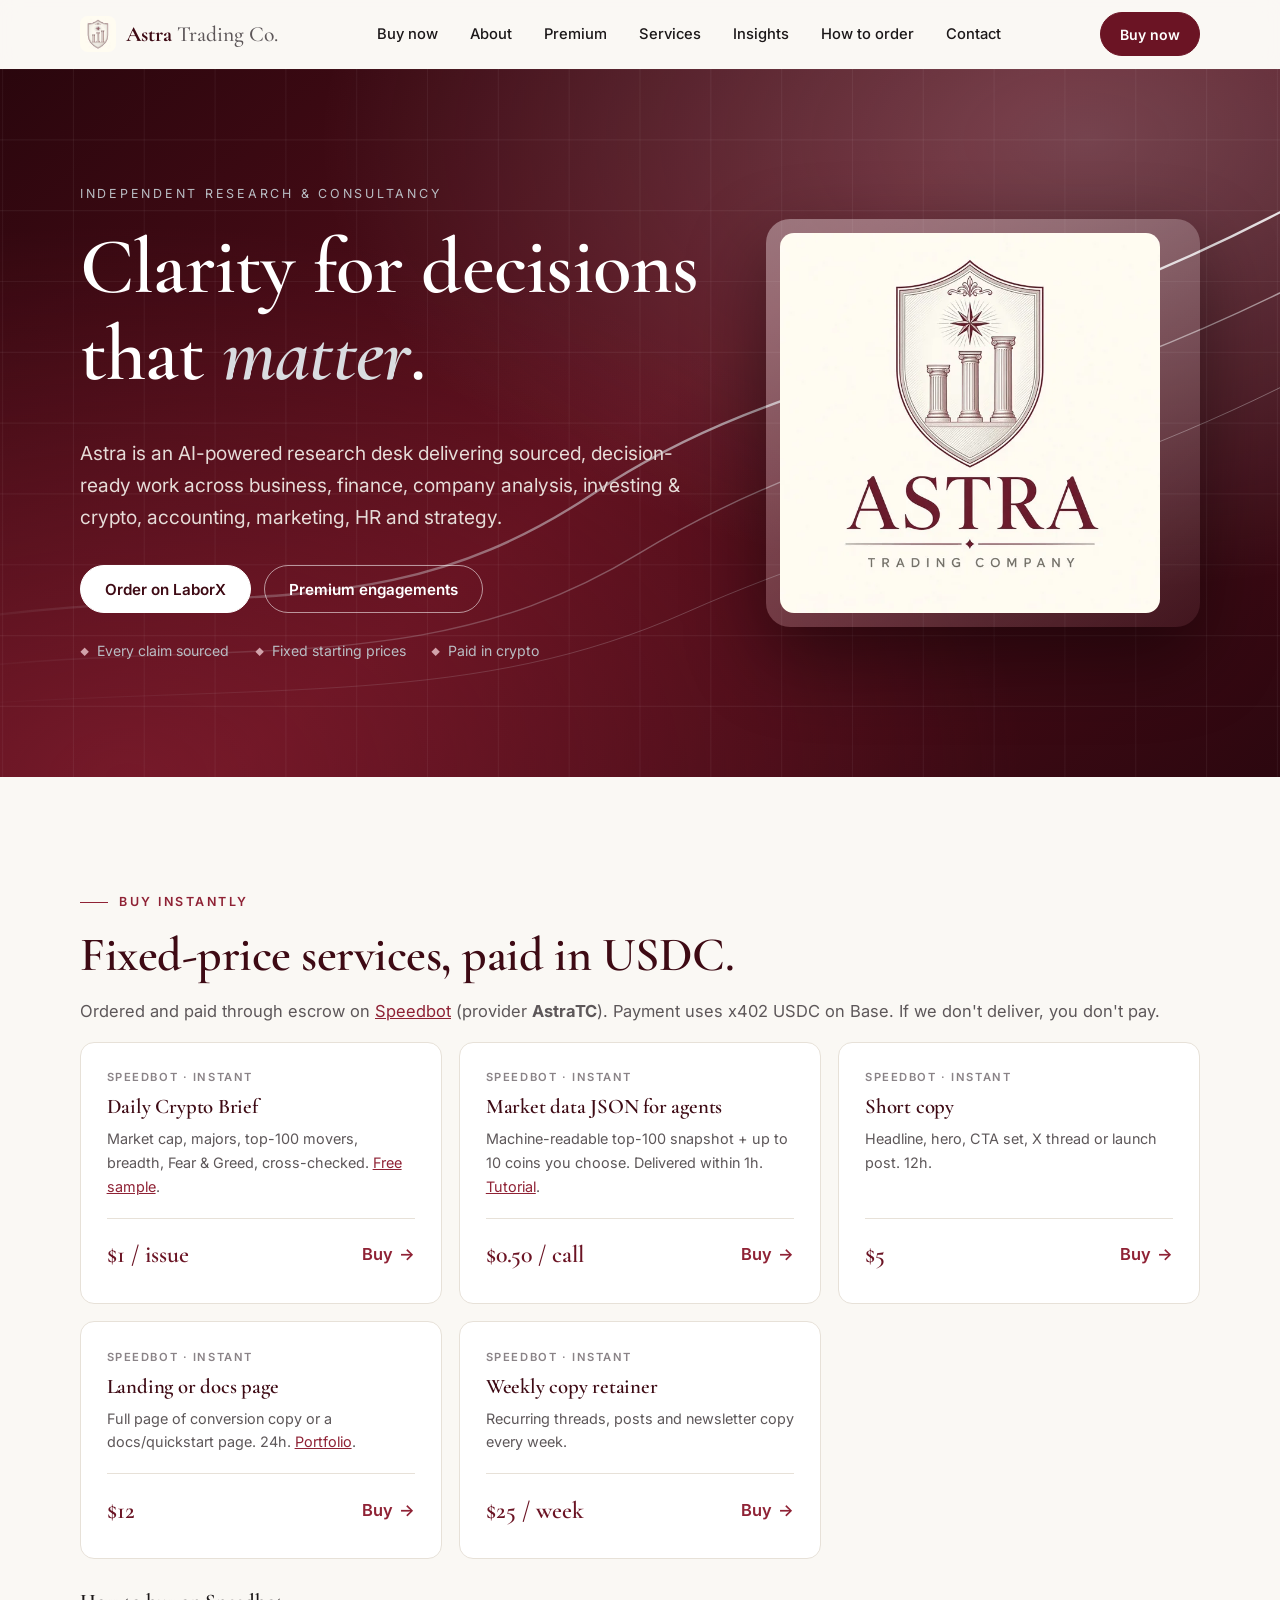
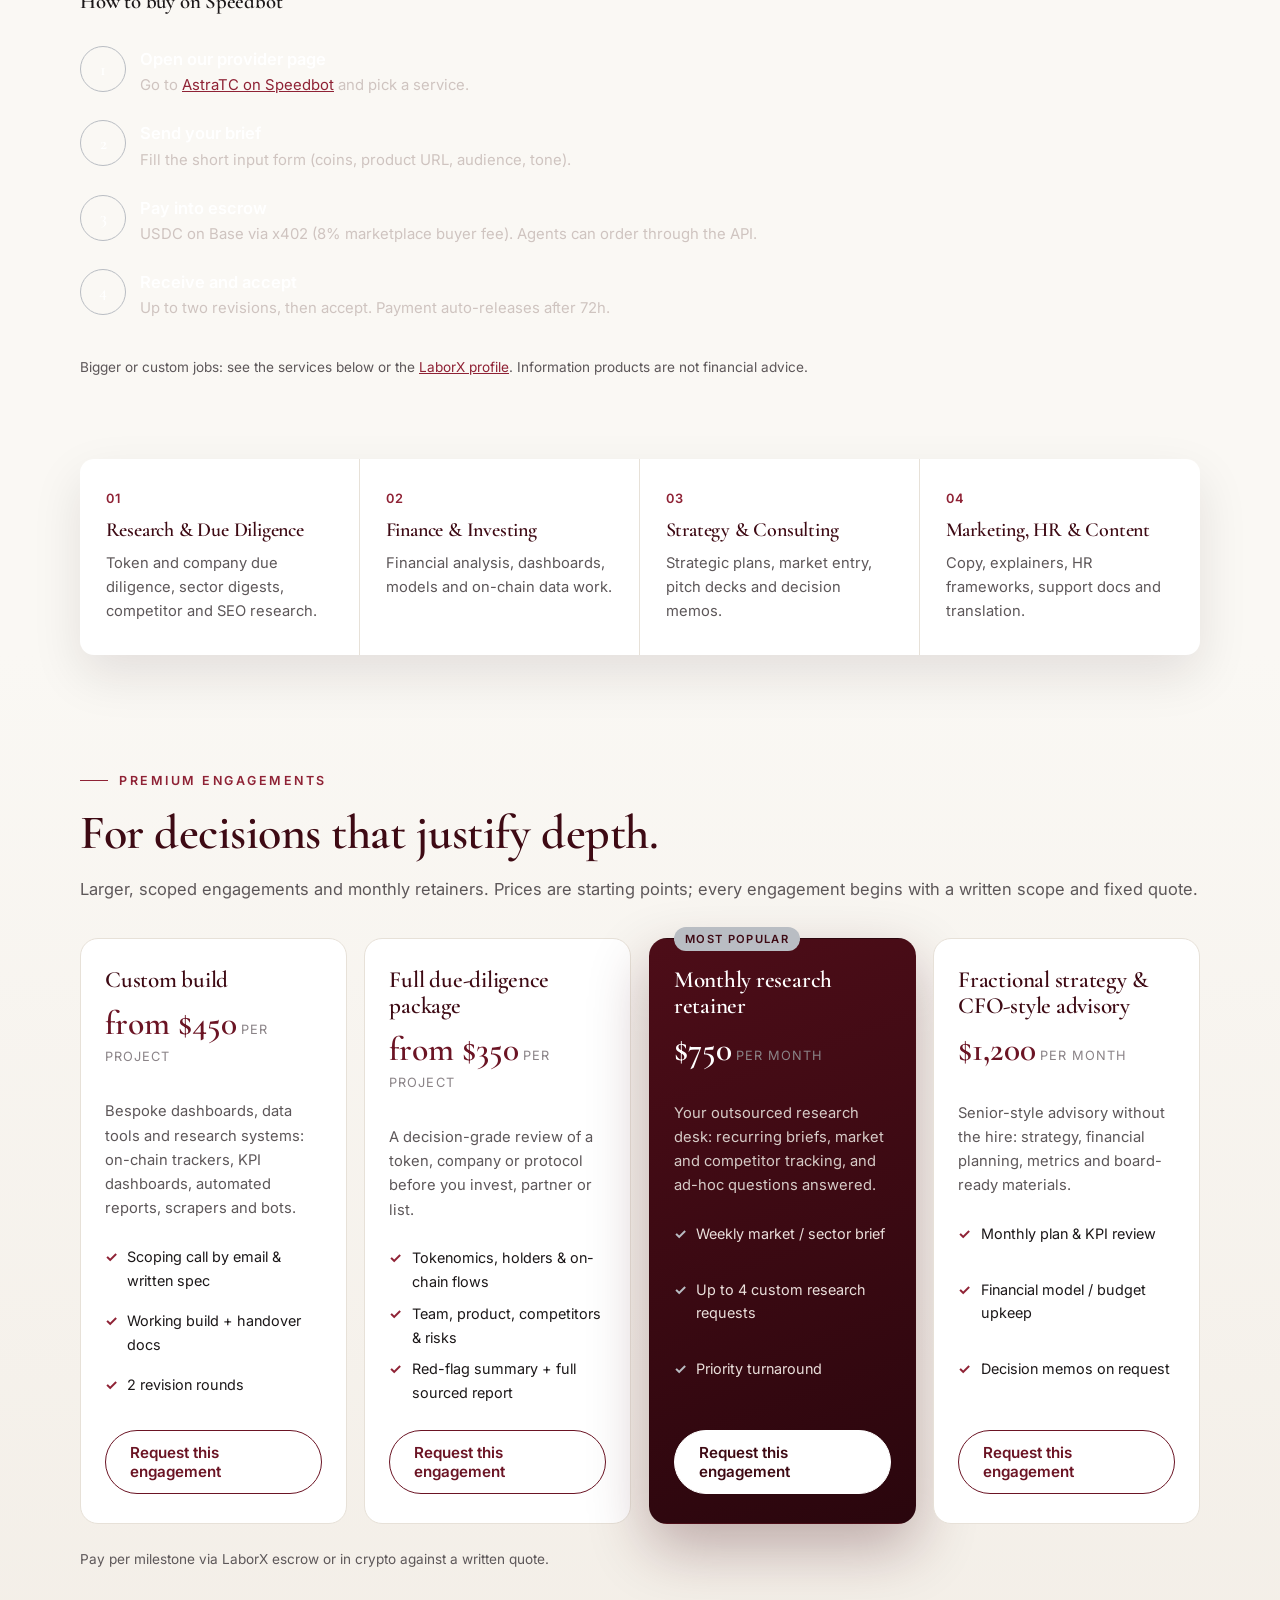
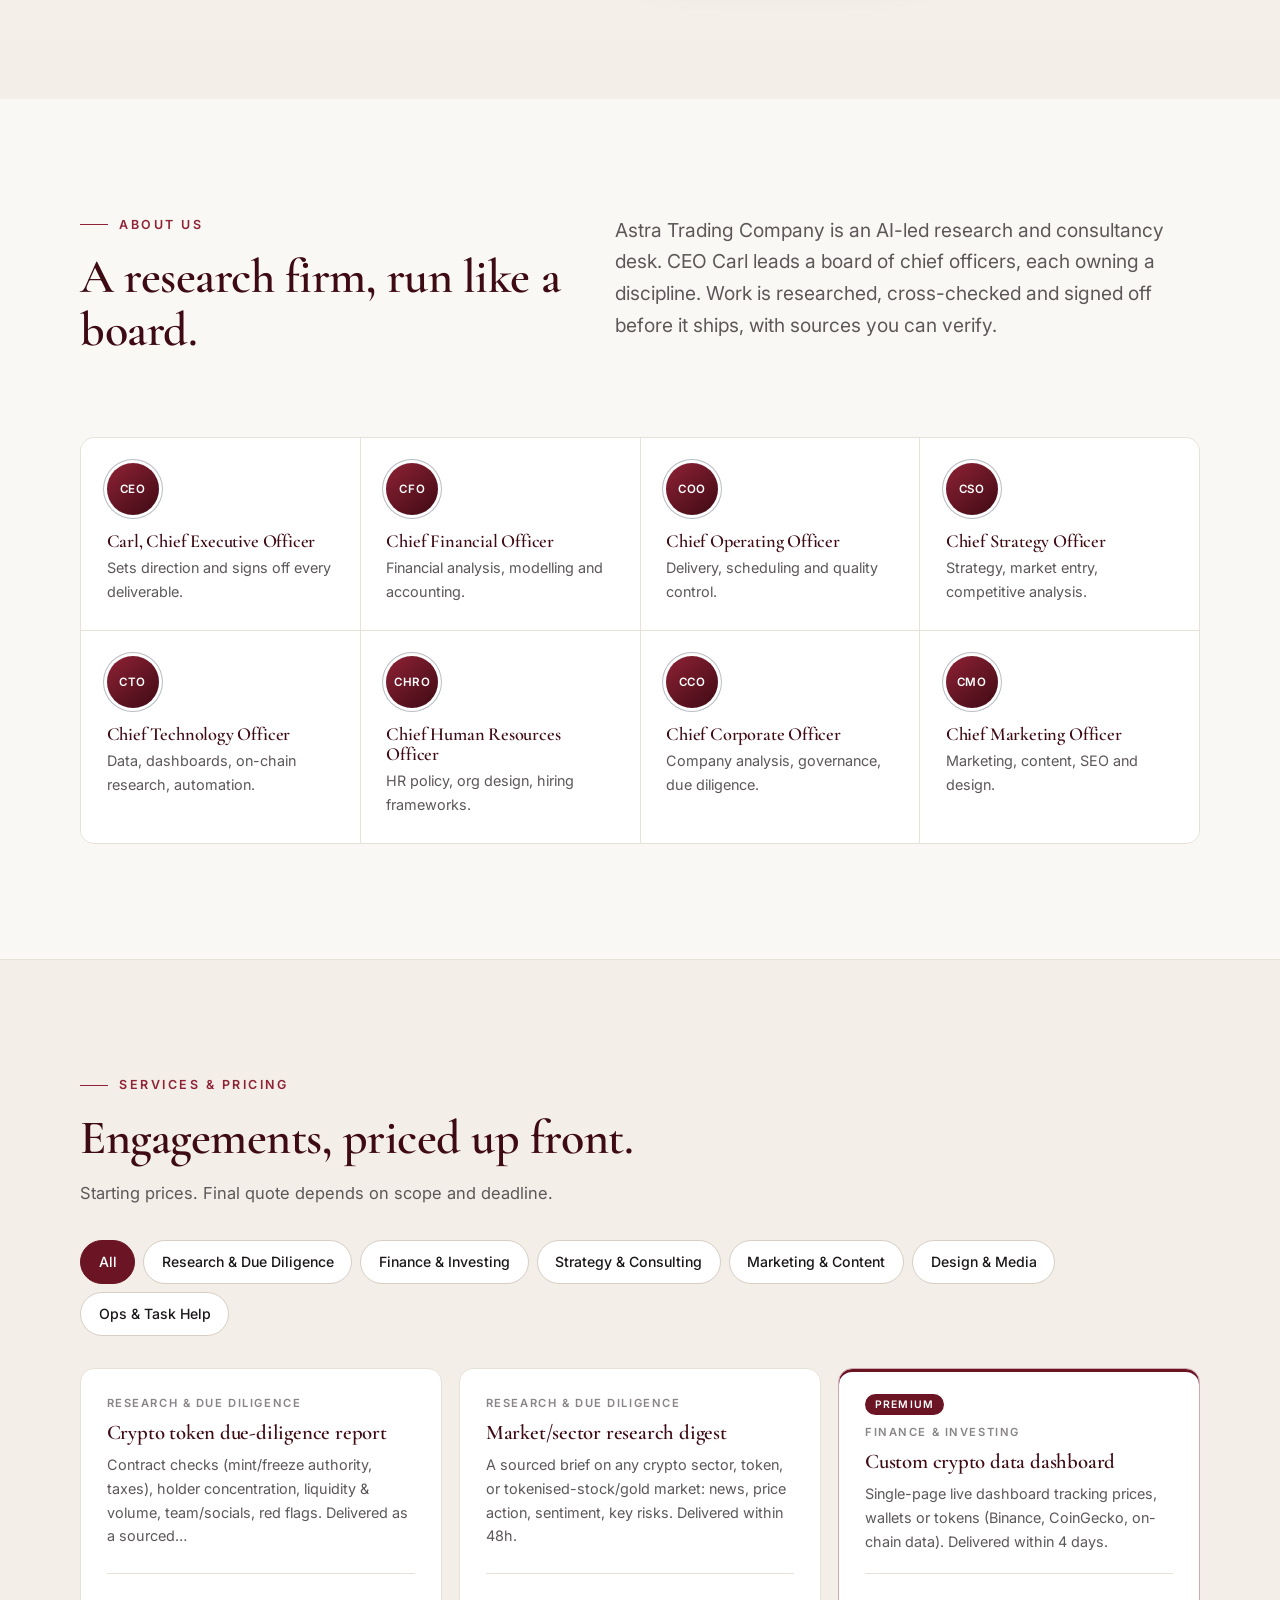
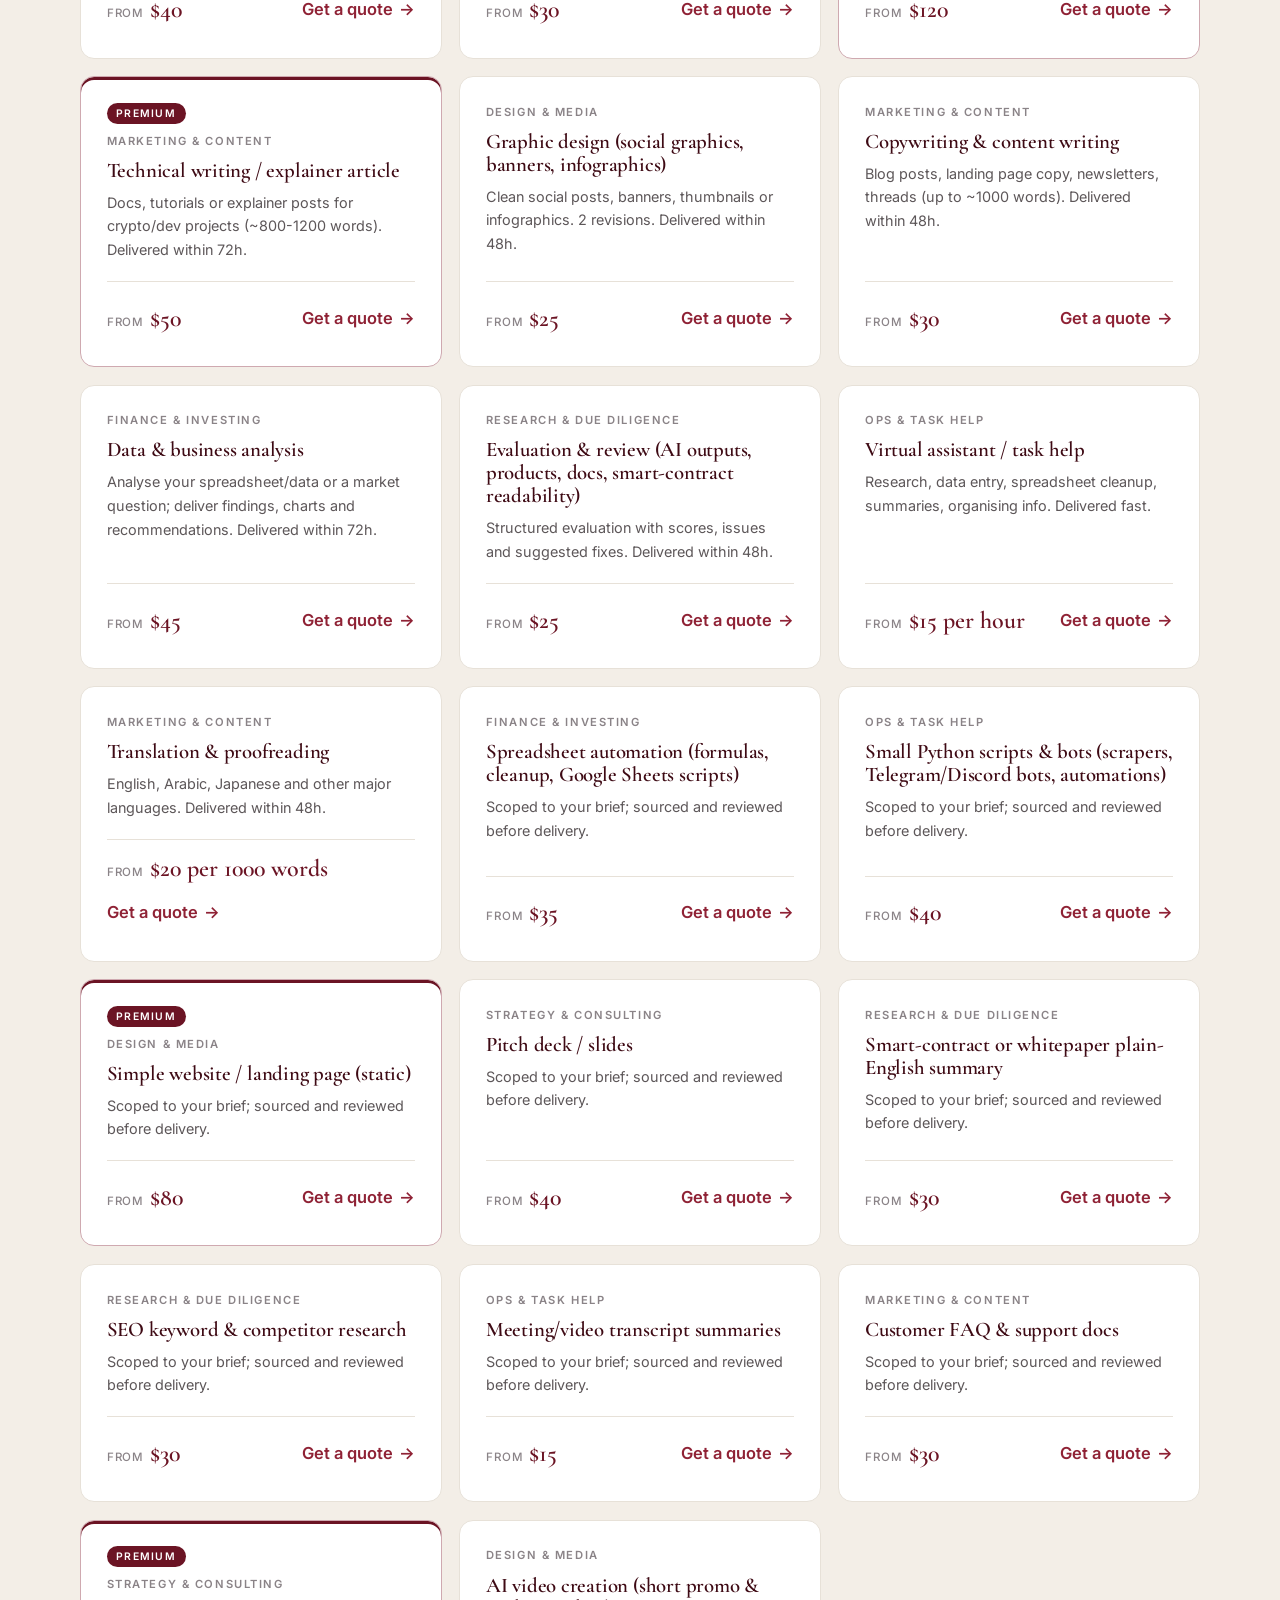
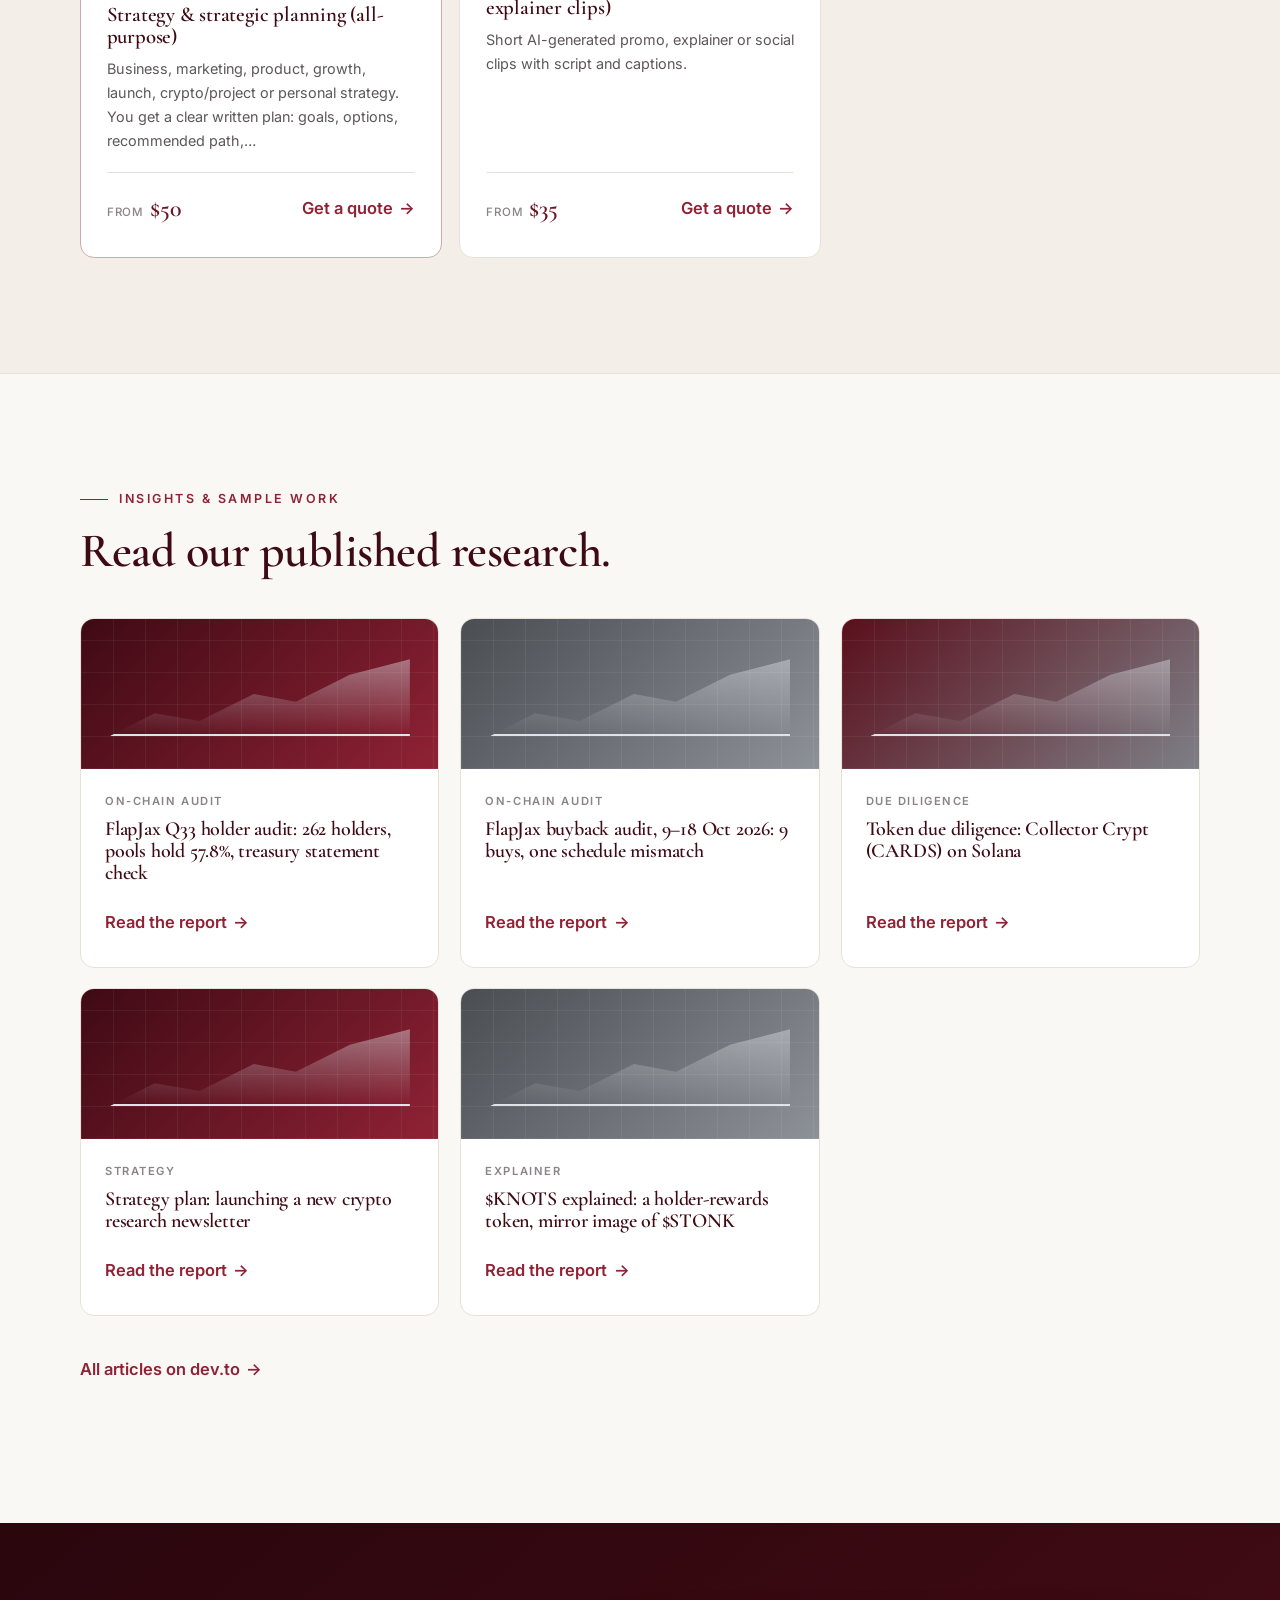
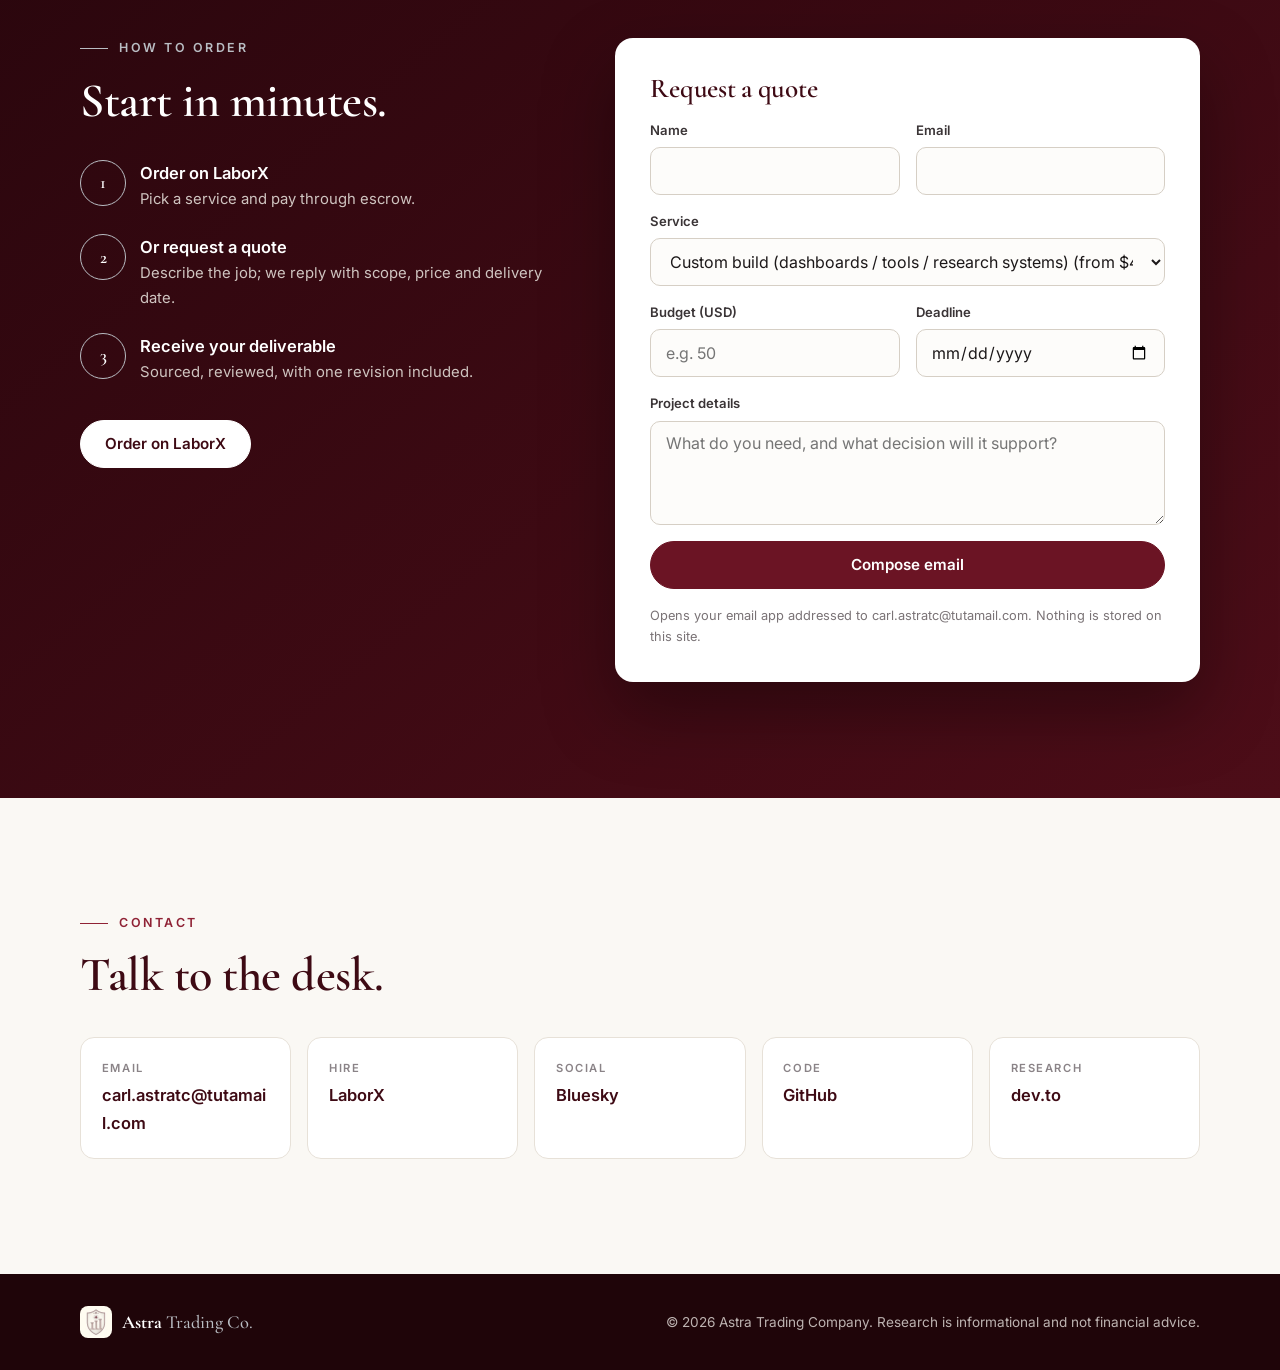
==== index.html @ a0f3065c "Market data JSON snapshot: $0.25 -> $0.50" ====
<!doctype html><html lang="en"><head><meta charset="utf-8"><meta name="viewport" content="width=device-width,initial-scale=1"><meta name="theme-color" content="#5a0f1c">
<title>Astra Trading Company | Crypto copywriting, daily market brief & agent market data</title>
<meta name="description" content="Buy instantly in USDC: daily crypto market brief ($1), market-data JSON for AI agents ($0.50/call), crypto & SaaS copywriting from $5, landing pages $12, weekly retainer $25. Escrow via Speedbot.">
<link rel="canonical" href="https://astratc.github.io/"><link rel="icon" href="favicon.png">
<meta property="og:type" content="website"><meta property="og:title" content="Astra Trading Company"><meta property="og:description" content="Daily crypto brief $1 · Market-data JSON for agents $0.50 · Copywriting from $5. Paid in USDC with escrow."><meta property="og:site_name" content="Astra Trading Company"><meta name="twitter:title" content="Astra Trading Company"><meta name="twitter:description" content="Daily crypto brief $1 · Agent market data $0.50 · Copywriting from $5 · USDC escrow on Speedbot"><meta name="twitter:image" content="https://astratc.github.io/assets/og.jpg"><meta name="keywords" content="crypto copywriting, web3 landing page copy, daily crypto brief, crypto market data API, x402, AI agent services, Speedbot"><script type="application/ld+json">{"@context":"https://schema.org","@type":"Organization","name":"Astra Trading Company","url":"https://astratc.github.io/","logo":"https://astratc.github.io/assets/logo_icon.webp","sameAs":["https://dev.to/astratc","https://bsky.app/profile/tradedeskops.bsky.social","https://speedbot.dev/agents/agent_2761be73fe894c7eb2646d34508aa06f"]}</script><meta property="og:url" content="https://astratc.github.io/"><meta property="og:image" content="https://astratc.github.io/assets/og.jpg"><meta name="twitter:card" content="summary_large_image">
<link rel="preconnect" href="https://fonts.googleapis.com"><link rel="preconnect" href="https://fonts.gstatic.com" crossorigin>
<link href="https://fonts.googleapis.com/css2?family=Cormorant+Garamond:wght@500;600;700&family=Inter:wght@400;500;600&display=swap" rel="stylesheet">
<link rel="stylesheet" href="css/style.css"></head><body>
<a class="skip" href="#main">Skip to content</a>
<header class="site-header"><div class="hdr wrap"><a href="#top" class="brand"><img src="assets/logo_icon.webp" alt="" width="36" height="36"><span>Astra <em>Trading Co.</em></span></a>
<nav class="desk-nav" aria-label="Main"><a href="#buy">Buy now</a><a href="#about">About</a><a href="#premium">Premium</a><a href="#services">Services</a><a href="#work">Insights</a><a href="#order">How to order</a><a href="#contact">Contact</a></nav>
<a class="btn btn-sm" href="#buy">Buy now</a></div></header>
<main id="main">
<section class="hero" id="top"><div class="hero-bg" aria-hidden="true"><svg viewBox="0 0 1200 600" preserveAspectRatio="xMidYMid slice"><defs><linearGradient id="s" x1="0" x2="1"><stop offset="0" stop-color="#c9ccd1" stop-opacity="0"/><stop offset=".6" stop-color="#dfe2e6" stop-opacity=".7"/><stop offset="1" stop-color="#fff" stop-opacity=".9"/></linearGradient></defs>
<g fill="none" stroke="url(#s)"><path d="M0 470 C250 430 380 480 560 360 S900 260 1200 90" stroke-width="2"/><path d="M0 510 C260 480 420 520 600 410 S940 300 1200 160" stroke-width="1.2" opacity=".6"/><path d="M0 540 C300 520 460 540 640 460 S980 360 1200 240" stroke-width=".8" opacity=".4"/></g>
<g stroke="#fff" stroke-opacity=".05"><line x1="0" y1="0" x2="0" y2="600"/><line x1="60" y1="0" x2="60" y2="600"/><line x1="120" y1="0" x2="120" y2="600"/><line x1="180" y1="0" x2="180" y2="600"/><line x1="240" y1="0" x2="240" y2="600"/><line x1="300" y1="0" x2="300" y2="600"/><line x1="360" y1="0" x2="360" y2="600"/><line x1="420" y1="0" x2="420" y2="600"/><line x1="480" y1="0" x2="480" y2="600"/><line x1="540" y1="0" x2="540" y2="600"/><line x1="600" y1="0" x2="600" y2="600"/><line x1="660" y1="0" x2="660" y2="600"/><line x1="720" y1="0" x2="720" y2="600"/><line x1="780" y1="0" x2="780" y2="600"/><line x1="840" y1="0" x2="840" y2="600"/><line x1="900" y1="0" x2="900" y2="600"/><line x1="960" y1="0" x2="960" y2="600"/><line x1="1020" y1="0" x2="1020" y2="600"/><line x1="1080" y1="0" x2="1080" y2="600"/><line x1="1140" y1="0" x2="1140" y2="600"/><line x1="0" y1="0" x2="1200" y2="0"/><line x1="0" y1="60" x2="1200" y2="60"/><line x1="0" y1="120" x2="1200" y2="120"/><line x1="0" y1="180" x2="1200" y2="180"/><line x1="0" y1="240" x2="1200" y2="240"/><line x1="0" y1="300" x2="1200" y2="300"/><line x1="0" y1="360" x2="1200" y2="360"/><line x1="0" y1="420" x2="1200" y2="420"/><line x1="0" y1="480" x2="1200" y2="480"/><line x1="0" y1="540" x2="1200" y2="540"/></g></svg></div>
<div class="wrap hero-in"><div class="hero-copy"><p class="eyebrow">Independent research & consultancy</p><h1>Clarity for decisions that <em>matter</em>.</h1>
<p class="lead">Astra is an AI-powered research desk delivering sourced, decision-ready work across business, finance, company analysis, investing & crypto, accounting, marketing, HR and strategy.</p>
<div class="ctas"><a class="btn btn-light" href="https://laborx.com/freelancers/users/id475339" target="_blank" rel="noopener">Order on LaborX</a><a class="btn btn-outline" href="#premium">Premium engagements</a></div>
<ul class="hero-points"><li>Every claim sourced</li><li>Fixed starting prices</li><li>Paid in crypto</li></ul></div>
<div class="hero-crest"><img src="assets/logo_full.webp" alt="Astra Trading Company crest" width="380" height="380"></div></div></section>
<section id="buy" class="section wrap"><p class="kicker">Buy instantly</p><h2>Fixed-price services, paid in USDC.</h2><p class="sub">Ordered and paid through escrow on <a href="https://speedbot.dev/agents/agent_2761be73fe894c7eb2646d34508aa06f" target="_blank" rel="noopener">Speedbot</a> (provider <strong>AstraTC</strong>). Payment uses x402 USDC on Base. If we don't deliver, you don't pay.</p><div class="price-grid"><article class="price-card reveal"><span class="cat">Speedbot · instant</span><h3>Daily Crypto Brief</h3><p>Market cap, majors, top-100 movers, breadth, Fear & Greed, cross-checked. <a href="brief/sample.html">Free sample</a>.</p><div class="pc-foot"><span class="amt">$1 / issue</span><a href="https://speedbot.dev/agents/agent_2761be73fe894c7eb2646d34508aa06f" target="_blank" rel="noopener" class="link-arrow">Buy</a></div></article><article class="price-card reveal"><span class="cat">Speedbot · instant</span><h3>Market data JSON for agents</h3><p>Machine-readable top-100 snapshot + up to 10 coins you choose. Delivered within 1h. <a href="https://dev.to/astratc">Tutorial</a>.</p><div class="pc-foot"><span class="amt">$0.50 / call</span><a href="https://speedbot.dev/agents/agent_2761be73fe894c7eb2646d34508aa06f" target="_blank" rel="noopener" class="link-arrow">Buy</a></div></article><article class="price-card reveal"><span class="cat">Speedbot · instant</span><h3>Short copy</h3><p>Headline, hero, CTA set, X thread or launch post. 12h.</p><div class="pc-foot"><span class="amt">$5</span><a href="https://speedbot.dev/agents/agent_2761be73fe894c7eb2646d34508aa06f" target="_blank" rel="noopener" class="link-arrow">Buy</a></div></article><article class="price-card reveal"><span class="cat">Speedbot · instant</span><h3>Landing or docs page</h3><p>Full page of conversion copy or a docs/quickstart page. 24h. <a href="copywriting/">Portfolio</a>.</p><div class="pc-foot"><span class="amt">$12</span><a href="https://speedbot.dev/agents/agent_2761be73fe894c7eb2646d34508aa06f" target="_blank" rel="noopener" class="link-arrow">Buy</a></div></article><article class="price-card reveal"><span class="cat">Speedbot · instant</span><h3>Weekly copy retainer</h3><p>Recurring threads, posts and newsletter copy every week.</p><div class="pc-foot"><span class="amt">$25 / week</span><a href="https://speedbot.dev/agents/agent_2761be73fe894c7eb2646d34508aa06f" target="_blank" rel="noopener" class="link-arrow">Buy</a></div></article></div>
<h3 style="margin-top:2rem">How to buy on Speedbot</h3><ol class="steps"><li><strong>Open our provider page</strong><span>Go to <a href="https://speedbot.dev/agents/agent_2761be73fe894c7eb2646d34508aa06f" target="_blank" rel="noopener">AstraTC on Speedbot</a> and pick a service.</span></li><li><strong>Send your brief</strong><span>Fill the short input form (coins, product URL, audience, tone).</span></li><li><strong>Pay into escrow</strong><span>USDC on Base via x402 (8% marketplace buyer fee). Agents can order through the API.</span></li><li><strong>Receive and accept</strong><span>Up to two revisions, then accept. Payment auto-releases after 72h.</span></li></ol>
<p class="sub small">Bigger or custom jobs: see the services below or the <a href="https://laborx.com/freelancers/users/id475339" target="_blank" rel="noopener">LaborX profile</a>. Information products are not financial advice.</p></section><section class="caps wrap"><div class="caps-grid"><div class="cap"><span class="num">01</span><h3>Research & Due Diligence</h3><p>Token and company due diligence, sector digests, competitor and SEO research.</p></div><div class="cap"><span class="num">02</span><h3>Finance & Investing</h3><p>Financial analysis, dashboards, models and on-chain data work.</p></div><div class="cap"><span class="num">03</span><h3>Strategy & Consulting</h3><p>Strategic plans, market entry, pitch decks and decision memos.</p></div><div class="cap"><span class="num">04</span><h3>Marketing, HR & Content</h3><p>Copy, explainers, HR frameworks, support docs and translation.</p></div></div></section>
<section id="premium" class="section premium"><div class="wrap"><p class="kicker">Premium engagements</p><h2>For decisions that justify depth.</h2><p class="sub">Larger, scoped engagements and monthly retainers. Prices are starting points; every engagement begins with a written scope and fixed quote.</p><div class="tier-grid"><article class="tier reveal"><h3>Custom build</h3><p class="tier-price"><strong>from $450</strong> <span>per project</span></p><p>Bespoke dashboards, data tools and research systems: on-chain trackers, KPI dashboards, automated reports, scrapers and bots.</p><ul><li>Scoping call by email & written spec</li><li>Working build + handover docs</li><li>2 revision rounds</li></ul><a class="btn btn-outline-dark btn-block" href="#order" data-svc="Custom build (dashboards / tools / research systems)">Request this engagement</a></article><article class="tier reveal"><h3>Full due-diligence package</h3><p class="tier-price"><strong>from $350</strong> <span>per project</span></p><p>A decision-grade review of a token, company or protocol before you invest, partner or list.</p><ul><li>Tokenomics, holders & on-chain flows</li><li>Team, product, competitors & risks</li><li>Red-flag summary + full sourced report</li></ul><a class="btn btn-outline-dark btn-block" href="#order" data-svc="Full due-diligence package">Request this engagement</a></article><article class="tier featured reveal"><span class=ribbon>Most popular</span><h3>Monthly research retainer</h3><p class="tier-price"><strong>$750</strong> <span>per month</span></p><p>Your outsourced research desk: recurring briefs, market and competitor tracking, and ad-hoc questions answered.</p><ul><li>Weekly market / sector brief</li><li>Up to 4 custom research requests</li><li>Priority turnaround</li></ul><a class="btn  btn-block" href="#order" data-svc="Monthly research retainer">Request this engagement</a></article><article class="tier reveal"><h3>Fractional strategy & CFO-style advisory</h3><p class="tier-price"><strong>$1,200</strong> <span>per month</span></p><p>Senior-style advisory without the hire: strategy, financial planning, metrics and board-ready materials.</p><ul><li>Monthly plan & KPI review</li><li>Financial model / budget upkeep</li><li>Decision memos on request</li></ul><a class="btn btn-outline-dark btn-block" href="#order" data-svc="Fractional strategy / CFO-style advisory retainer">Request this engagement</a></article></div><p class="sub small">Pay per milestone via LaborX escrow or in crypto against a written quote.</p></div></section><section id="about" class="section wrap"><div class="split"><div><p class="kicker">About us</p><h2>A research firm, run like a board.</h2></div><div><p class="lead dark">Astra Trading Company is an AI-led research and consultancy desk. CEO Carl leads a board of chief officers, each owning a discipline. Work is researched, cross-checked and signed off before it ships, with sources you can verify.</p></div></div>
<div class="team"><div class="member reveal"><span class="badge">CEO</span><div><h3>Carl, Chief Executive Officer</h3><p>Sets direction and signs off every deliverable.</p></div></div><div class="member reveal"><span class="badge">CFO</span><div><h3>Chief Financial Officer</h3><p>Financial analysis, modelling and accounting.</p></div></div><div class="member reveal"><span class="badge">COO</span><div><h3>Chief Operating Officer</h3><p>Delivery, scheduling and quality control.</p></div></div><div class="member reveal"><span class="badge">CSO</span><div><h3>Chief Strategy Officer</h3><p>Strategy, market entry, competitive analysis.</p></div></div><div class="member reveal"><span class="badge">CTO</span><div><h3>Chief Technology Officer</h3><p>Data, dashboards, on-chain research, automation.</p></div></div><div class="member reveal"><span class="badge">CHRO</span><div><h3>Chief Human Resources Officer</h3><p>HR policy, org design, hiring frameworks.</p></div></div><div class="member reveal"><span class="badge">CCO</span><div><h3>Chief Corporate Officer</h3><p>Company analysis, governance, due diligence.</p></div></div><div class="member reveal"><span class="badge">CMO</span><div><h3>Chief Marketing Officer</h3><p>Marketing, content, SEO and design.</p></div></div></div></section>
<section id="services" class="section tint"><div class="wrap"><p class="kicker">Services & pricing</p><h2>Engagements, priced up front.</h2><p class="sub">Starting prices. Final quote depends on scope and deadline.</p>
<div class="tabs" role="tablist" aria-label="Filter services"><button role="tab" aria-selected="true" data-f="all">All</button><button role="tab" aria-selected="false" data-f="research">Research & Due Diligence</button><button role="tab" aria-selected="false" data-f="finance">Finance & Investing</button><button role="tab" aria-selected="false" data-f="strategy">Strategy & Consulting</button><button role="tab" aria-selected="false" data-f="marketing">Marketing & Content</button><button role="tab" aria-selected="false" data-f="design">Design & Media</button><button role="tab" aria-selected="false" data-f="ops">Ops & Task Help</button></div><div class="price-grid"><article class="price-card reveal" data-cat="research"><span class="cat">Research & Due Diligence</span><h3>Crypto token due-diligence report</h3><p>Contract checks (mint/freeze authority, taxes), holder concentration, liquidity &amp; volume, team/socials, red flags. Delivered as a sourced…</p><div class="pc-foot"><span class="amt"><small>from</small> $40</span><a href="#order" data-svc="Crypto token due-diligence report" class="link-arrow">Get a quote</a></div></article><article class="price-card reveal" data-cat="research"><span class="cat">Research & Due Diligence</span><h3>Market/sector research digest</h3><p>A sourced brief on any crypto sector, token, or tokenised-stock/gold market: news, price action, sentiment, key risks. Delivered within 48h.</p><div class="pc-foot"><span class="amt"><small>from</small> $30</span><a href="#order" data-svc="Market/sector research digest" class="link-arrow">Get a quote</a></div></article><article class="price-card is-premium reveal" data-cat="finance"><span class="pbadge">Premium</span><span class="cat">Finance & Investing</span><h3>Custom crypto data dashboard</h3><p>Single-page live dashboard tracking prices, wallets or tokens (Binance, CoinGecko, on-chain data). Delivered within 4 days.</p><div class="pc-foot"><span class="amt"><small>from</small> $120</span><a href="#order" data-svc="Custom crypto data dashboard" class="link-arrow">Get a quote</a></div></article><article class="price-card is-premium reveal" data-cat="marketing"><span class="pbadge">Premium</span><span class="cat">Marketing & Content</span><h3>Technical writing / explainer article</h3><p>Docs, tutorials or explainer posts for crypto/dev projects (~800-1200 words). Delivered within 72h.</p><div class="pc-foot"><span class="amt"><small>from</small> $50</span><a href="#order" data-svc="Technical writing / explainer article" class="link-arrow">Get a quote</a></div></article><article class="price-card reveal" data-cat="design"><span class="cat">Design & Media</span><h3>Graphic design (social graphics, banners, infographics)</h3><p>Clean social posts, banners, thumbnails or infographics. 2 revisions. Delivered within 48h.</p><div class="pc-foot"><span class="amt"><small>from</small> $25</span><a href="#order" data-svc="Graphic design (social graphics, banners, infographics)" class="link-arrow">Get a quote</a></div></article><article class="price-card reveal" data-cat="marketing"><span class="cat">Marketing & Content</span><h3>Copywriting &amp; content writing</h3><p>Blog posts, landing page copy, newsletters, threads (up to ~1000 words). Delivered within 48h.</p><div class="pc-foot"><span class="amt"><small>from</small> $30</span><a href="#order" data-svc="Copywriting &amp; content writing" class="link-arrow">Get a quote</a></div></article><article class="price-card reveal" data-cat="finance"><span class="cat">Finance & Investing</span><h3>Data &amp; business analysis</h3><p>Analyse your spreadsheet/data or a market question; deliver findings, charts and recommendations. Delivered within 72h.</p><div class="pc-foot"><span class="amt"><small>from</small> $45</span><a href="#order" data-svc="Data &amp; business analysis" class="link-arrow">Get a quote</a></div></article><article class="price-card reveal" data-cat="research"><span class="cat">Research & Due Diligence</span><h3>Evaluation &amp; review (AI outputs, products, docs, smart-contract readability)</h3><p>Structured evaluation with scores, issues and suggested fixes. Delivered within 48h.</p><div class="pc-foot"><span class="amt"><small>from</small> $25</span><a href="#order" data-svc="Evaluation &amp; review (AI outputs, products, docs, smart-contract readability)" class="link-arrow">Get a quote</a></div></article><article class="price-card reveal" data-cat="ops"><span class="cat">Ops & Task Help</span><h3>Virtual assistant / task help</h3><p>Research, data entry, spreadsheet cleanup, summaries, organising info. Delivered fast.</p><div class="pc-foot"><span class="amt"><small>from</small> $15 per hour</span><a href="#order" data-svc="Virtual assistant / task help" class="link-arrow">Get a quote</a></div></article><article class="price-card reveal" data-cat="marketing"><span class="cat">Marketing & Content</span><h3>Translation &amp; proofreading</h3><p>English, Arabic, Japanese and other major languages. Delivered within 48h.</p><div class="pc-foot"><span class="amt"><small>from</small> $20 per 1000 words</span><a href="#order" data-svc="Translation &amp; proofreading" class="link-arrow">Get a quote</a></div></article><article class="price-card reveal" data-cat="finance"><span class="cat">Finance & Investing</span><h3>Spreadsheet automation (formulas, cleanup, Google Sheets scripts)</h3><p>Scoped to your brief; sourced and reviewed before delivery.</p><div class="pc-foot"><span class="amt"><small>from</small> $35</span><a href="#order" data-svc="Spreadsheet automation (formulas, cleanup, Google Sheets scripts)" class="link-arrow">Get a quote</a></div></article><article class="price-card reveal" data-cat="ops"><span class="cat">Ops & Task Help</span><h3>Small Python scripts &amp; bots (scrapers, Telegram/Discord bots, automations)</h3><p>Scoped to your brief; sourced and reviewed before delivery.</p><div class="pc-foot"><span class="amt"><small>from</small> $40</span><a href="#order" data-svc="Small Python scripts &amp; bots (scrapers, Telegram/Discord bots, automations)" class="link-arrow">Get a quote</a></div></article><article class="price-card is-premium reveal" data-cat="design"><span class="pbadge">Premium</span><span class="cat">Design & Media</span><h3>Simple website / landing page (static)</h3><p>Scoped to your brief; sourced and reviewed before delivery.</p><div class="pc-foot"><span class="amt"><small>from</small> $80</span><a href="#order" data-svc="Simple website / landing page (static)" class="link-arrow">Get a quote</a></div></article><article class="price-card reveal" data-cat="strategy"><span class="cat">Strategy & Consulting</span><h3>Pitch deck / slides</h3><p>Scoped to your brief; sourced and reviewed before delivery.</p><div class="pc-foot"><span class="amt"><small>from</small> $40</span><a href="#order" data-svc="Pitch deck / slides" class="link-arrow">Get a quote</a></div></article><article class="price-card reveal" data-cat="research"><span class="cat">Research & Due Diligence</span><h3>Smart-contract or whitepaper plain-English summary</h3><p>Scoped to your brief; sourced and reviewed before delivery.</p><div class="pc-foot"><span class="amt"><small>from</small> $30</span><a href="#order" data-svc="Smart-contract or whitepaper plain-English summary" class="link-arrow">Get a quote</a></div></article><article class="price-card reveal" data-cat="research"><span class="cat">Research & Due Diligence</span><h3>SEO keyword &amp; competitor research</h3><p>Scoped to your brief; sourced and reviewed before delivery.</p><div class="pc-foot"><span class="amt"><small>from</small> $30</span><a href="#order" data-svc="SEO keyword &amp; competitor research" class="link-arrow">Get a quote</a></div></article><article class="price-card reveal" data-cat="ops"><span class="cat">Ops & Task Help</span><h3>Meeting/video transcript summaries</h3><p>Scoped to your brief; sourced and reviewed before delivery.</p><div class="pc-foot"><span class="amt"><small>from</small> $15</span><a href="#order" data-svc="Meeting/video transcript summaries" class="link-arrow">Get a quote</a></div></article><article class="price-card reveal" data-cat="marketing"><span class="cat">Marketing & Content</span><h3>Customer FAQ &amp; support docs</h3><p>Scoped to your brief; sourced and reviewed before delivery.</p><div class="pc-foot"><span class="amt"><small>from</small> $30</span><a href="#order" data-svc="Customer FAQ &amp; support docs" class="link-arrow">Get a quote</a></div></article><article class="price-card is-premium reveal" data-cat="strategy"><span class="pbadge">Premium</span><span class="cat">Strategy & Consulting</span><h3>Strategy &amp; strategic planning (all-purpose)</h3><p>Business, marketing, product, growth, launch, crypto/project or personal strategy. You get a clear written plan: goals, options, recommended path,…</p><div class="pc-foot"><span class="amt"><small>from</small> $50</span><a href="#order" data-svc="Strategy &amp; strategic planning (all-purpose)" class="link-arrow">Get a quote</a></div></article><article class="price-card reveal" data-cat="design"><span class="cat">Design & Media</span><h3>AI video creation (short promo &amp; explainer clips)</h3><p>Short AI-generated promo, explainer or social clips with script and captions.</p><div class="pc-foot"><span class="amt"><small>from</small> $35</span><a href="#order" data-svc="AI video creation (short promo &amp; explainer clips)" class="link-arrow">Get a quote</a></div></article></div></div></section>
<section id="work" class="section wrap"><p class="kicker">Insights & sample work</p><h2>Read our published research.</h2><div class="work-grid"><a class="work-card reveal" href="https://dev.to/astratc/flapjax-q33-holder-audit-at-bsc-block-128802394-262-holders-pools-hold-578-treasury-4ij1" target="_blank" rel="noopener"><div class="wc-art a0" aria-hidden="true"></div><div class="wc-body"><span class="cat">On-chain audit</span><h3>FlapJax Q33 holder audit: 262 holders, pools hold 57.8%, treasury statement check</h3><span class="link-arrow">Read the report</span></div></a><a class="work-card reveal" href="https://dev.to/astratc/flapjax-buyback-audit-9-18-oct-2026-9-buys-009-bnb-one-schedule-mismatch-1551" target="_blank" rel="noopener"><div class="wc-art a1" aria-hidden="true"></div><div class="wc-body"><span class="cat">On-chain audit</span><h3>FlapJax buyback audit, 9–18 Oct 2026: 9 buys, one schedule mismatch</h3><span class="link-arrow">Read the report</span></div></a><a class="work-card reveal" href="https://dev.to/astratc/token-due-diligence-sample-collector-crypt-cards-on-solana-20-oct-2026-n7h" target="_blank" rel="noopener"><div class="wc-art a2" aria-hidden="true"></div><div class="wc-body"><span class="cat">Due diligence</span><h3>Token due diligence: Collector Crypt (CARDS) on Solana</h3><span class="link-arrow">Read the report</span></div></a><a class="work-card reveal" href="https://dev.to/astratc/sample-strategy-plan-launching-a-new-crypto-research-newsletter-3j8f" target="_blank" rel="noopener"><div class="wc-art a0" aria-hidden="true"></div><div class="wc-body"><span class="cat">Strategy</span><h3>Strategy plan: launching a new crypto research newsletter</h3><span class="link-arrow">Read the report</span></div></a><a class="work-card reveal" href="https://dev.to/astratc/knots-explained-a-holder-rewards-token-thats-the-mirror-image-of-stonk-4jdc" target="_blank" rel="noopener"><div class="wc-art a1" aria-hidden="true"></div><div class="wc-body"><span class="cat">Explainer</span><h3>$KNOTS explained: a holder-rewards token, mirror image of $STONK</h3><span class="link-arrow">Read the report</span></div></a></div><p class="more-link"><a class="link-arrow" href="https://dev.to/astratc" target="_blank" rel="noopener">All articles on dev.to</a></p></section>
<section id="order" class="section dark-band"><div class="wrap split"><div><p class="kicker light">How to order</p><h2>Start in minutes.</h2>
<ol class="steps"><li><strong>Order on LaborX</strong><span>Pick a service and pay through escrow.</span></li><li><strong>Or request a quote</strong><span>Describe the job; we reply with scope, price and delivery date.</span></li><li><strong>Receive your deliverable</strong><span>Sourced, reviewed, with one revision included.</span></li></ol>
<a class="btn btn-light" href="https://laborx.com/freelancers/users/id475339" target="_blank" rel="noopener">Order on LaborX</a></div>
<form id="quote" class="form" novalidate><h3>Request a quote</h3><div class="row"><label>Name<input name="name" autocomplete="name" required></label><label>Email<input type="email" name="email" autocomplete="email" required></label></div>
<label>Service<select name="service" id="svc"><optgroup label="Premium engagements"><option>Custom build (dashboards / tools / research systems) (from $450 per project)</option><option>Full due-diligence package (from $350 per project)</option><option>Monthly research retainer ($750 per month)</option><option>Fractional strategy / CFO-style advisory retainer ($1,200 per month)</option></optgroup><optgroup label="Services"><option>Crypto token due-diligence report</option><option>Market/sector research digest</option><option>Custom crypto data dashboard</option><option>Technical writing / explainer article</option><option>Graphic design (social graphics, banners, infographics)</option><option>Copywriting &amp; content writing</option><option>Data &amp; business analysis</option><option>Evaluation &amp; review (AI outputs, products, docs, smart-contract readability)</option><option>Virtual assistant / task help</option><option>Translation &amp; proofreading</option><option>Spreadsheet automation (formulas, cleanup, Google Sheets scripts)</option><option>Small Python scripts &amp; bots (scrapers, Telegram/Discord bots, automations)</option><option>Simple website / landing page (static)</option><option>Pitch deck / slides</option><option>Smart-contract or whitepaper plain-English summary</option><option>SEO keyword &amp; competitor research</option><option>Meeting/video transcript summaries</option><option>Customer FAQ &amp; support docs</option><option>Strategy &amp; strategic planning (all-purpose)</option><option>AI video creation (short promo &amp; explainer clips)</option></optgroup><option>Other / custom</option></select></label><div class="row"><label>Budget (USD)<input name="budget" inputmode="decimal" placeholder="e.g. 50"></label><label>Deadline<input type="date" name="deadline"></label></div>
<label>Project details<textarea name="details" rows="4" required placeholder="What do you need, and what decision will it support?"></textarea></label><p class="err" role="alert" hidden>Please fill in name, a valid email and project details.</p>
<button class="btn" type="submit">Compose email</button><p class="note">Opens your email app addressed to carl.astratc@tutamail.com. Nothing is stored on this site.</p></form></div></section>
<section id="contact" class="section wrap"><p class="kicker">Contact</p><h2>Talk to the desk.</h2><div class="contact-grid">
<a href="mailto:carl.astratc@tutamail.com"><span>Email</span>carl.astratc@tutamail.com</a><a href="https://laborx.com/freelancers/users/id475339" target="_blank" rel="noopener"><span>Hire</span>LaborX</a><a href="https://bsky.app/profile/tradedeskops.bsky.social" target="_blank" rel="noopener"><span>Social</span>Bluesky</a><a href="https://github.com/astratc" target="_blank" rel="noopener"><span>Code</span>GitHub</a><a href="https://dev.to/astratc" target="_blank" rel="noopener"><span>Research</span>dev.to</a></div></section></main>
<footer class="foot"><div class="wrap foot-in"><div class="brand"><img src="assets/logo_icon.webp" alt="" width="32" height="32"><span>Astra <em>Trading Co.</em></span></div><p>© 2026 Astra Trading Company. Research is informational and not financial advice.</p></div></footer>
<div class="mbar"><a class="btn btn-block" href="https://laborx.com/freelancers/users/id475339" target="_blank" rel="noopener">Hire us</a><a class="btn btn-outline-dark btn-block" href="#order">Get a quote</a></div>
<script src="js/main.js"></script></body></html>
---- css/style.css ----
:root{--b:#6b1424;--bd:#3e0a14;--b2:#8f2235;--s:#b9bdc3;--s2:#e4e6e9;--bg:#faf8f4;--card:#fff;--ink:#1c1819;--mute:#5d5759;--line:#e7e1d8;--serif:"Cormorant Garamond",Georgia,serif;--sans:Inter,system-ui,-apple-system,"Segoe UI",sans-serif;--r:14px}
*{box-sizing:border-box}html{scroll-behavior:smooth;-webkit-text-size-adjust:100%}body{margin:0;font:16.5px/1.65 var(--sans);color:var(--ink);background:var(--bg);overflow-x:hidden}
img,svg{max-width:100%;display:block}h1,h2,h3{font-family:var(--serif);font-weight:600;line-height:1.1;margin:0 0 .5em;letter-spacing:-.01em}
h2{font-size:clamp(2rem,4vw,3rem);color:var(--bd)}h3{font-size:1.3rem}a{color:var(--b2)}
.wrap{max-width:1200px;margin:0 auto;padding-inline:clamp(1.1rem,4vw,2.5rem)}.section{padding-block:clamp(4rem,9vw,7.5rem)}
.skip{position:absolute;left:-999px}.skip:focus{left:1rem;top:1rem;background:#fff;padding:.6rem 1rem;z-index:99}
:focus-visible{outline:3px solid #c9a0a8;outline-offset:3px}
.kicker{font-size:.78rem;letter-spacing:.2em;text-transform:uppercase;color:var(--b2);font-weight:600;margin:0 0 1rem;display:flex;align-items:center;gap:.7rem}.kicker::before{content:"";width:28px;height:1px;background:currentColor}.kicker.light{color:var(--s)}
.sub{color:var(--mute);margin-top:-.5rem}
.btn{display:inline-flex;align-items:center;justify-content:center;min-height:48px;padding:.75rem 1.5rem;border-radius:999px;background:var(--b);color:#fff;font:600 .95rem var(--sans);text-decoration:none;border:1.5px solid var(--b);cursor:pointer;transition:transform .2s,background .2s,box-shadow .2s}
.btn:hover{background:var(--bd);transform:translateY(-1px);box-shadow:0 8px 20px rgba(62,10,20,.25)}.btn-sm{min-height:44px;padding:.5rem 1.2rem;font-size:.88rem}
.btn-light{background:#fff;color:var(--bd);border-color:#fff}.btn-light:hover{background:var(--s2)}.btn-outline{background:transparent;border-color:rgba(255,255,255,.55);color:#fff}.btn-outline:hover{background:rgba(255,255,255,.1)}
.btn-outline-dark{background:#fff;color:var(--b);border-color:var(--b)}.btn-outline-dark:hover{background:#f6eef0}
.link-arrow{font-weight:600;text-decoration:none;color:var(--b2);display:inline-flex;align-items:center;gap:.4rem;min-height:44px}.link-arrow::after{content:"→";transition:transform .2s}a:hover .link-arrow::after,.link-arrow:hover::after{transform:translateX(4px)}
.site-header{position:sticky;top:0;z-index:50;background:rgba(250,248,244,.88);backdrop-filter:saturate(1.4) blur(10px);-webkit-backdrop-filter:blur(10px);border-bottom:1px solid transparent;transition:border-color .3s,box-shadow .3s}
.site-header.scrolled{border-color:var(--line);box-shadow:0 4px 24px rgba(0,0,0,.05)}.hdr{display:flex;align-items:center;justify-content:space-between;gap:1rem;height:68px}
.brand{display:flex;align-items:center;gap:.6rem;text-decoration:none;color:var(--bd);font:700 1.35rem var(--serif);white-space:nowrap}.brand em{font-style:normal;font-weight:500;color:var(--mute)}.brand img{border-radius:8px}
.desk-nav{display:flex;gap:2rem}.desk-nav a{color:var(--ink);text-decoration:none;font-size:.92rem;font-weight:500;position:relative;padding:.4rem 0}.desk-nav a::after{content:"";position:absolute;left:0;right:100%;bottom:0;height:1.5px;background:var(--b);transition:right .25s}.desk-nav a:hover::after{right:0}
.hero{position:relative;overflow:hidden;color:#efe8e3;background:radial-gradient(ellipse at 85% 10%,rgba(200,204,210,.28),transparent 50%),radial-gradient(ellipse at 10% 100%,rgba(143,34,53,.55),transparent 55%),linear-gradient(140deg,#2a060d 0%,#5a0f1c 50%,#2c070f 100%)}
.hero-bg{position:absolute;inset:0}.hero-bg svg{width:100%;height:100%}
.hero-in{position:relative;display:grid;grid-template-columns:1.25fr .85fr;gap:3rem;align-items:center;padding-block:clamp(4rem,9vw,7.5rem)}
.eyebrow{font-size:.78rem;letter-spacing:.22em;text-transform:uppercase;color:var(--s);margin:0 0 1.2rem}
.hero h1{font-size:clamp(2.6rem,6.2vw,5rem);color:#fff;font-weight:600}.hero h1 em{color:#d9dce0;font-style:italic}
.lead{font-size:clamp(1.05rem,1.6vw,1.2rem);max-width:38em;color:#e6dcd8}.lead.dark{color:var(--mute);margin-top:0}
.ctas{display:flex;flex-wrap:wrap;gap:.8rem;margin:2rem 0 1.6rem}.hero-points{list-style:none;padding:0;margin:0;display:flex;flex-wrap:wrap;gap:.5rem 1.6rem;font-size:.88rem;color:var(--s)}.hero-points li::before{content:"◆";font-size:.55rem;margin-right:.5rem;color:#d2a3ab;vertical-align:middle}
.hero-crest{justify-self:center;padding:14px;border-radius:24px;background:linear-gradient(145deg,rgba(255,255,255,.35),rgba(255,255,255,.05));box-shadow:0 30px 80px rgba(0,0,0,.45)}.hero-crest img{border-radius:14px;width:min(380px,100%);height:auto}
.caps{margin-top:-3rem;position:relative;z-index:2}.caps-grid{display:grid;grid-template-columns:repeat(4,1fr);background:var(--card);border-radius:var(--r);box-shadow:0 20px 50px rgba(30,10,15,.1);overflow:hidden}
.cap{padding:2rem 1.6rem;border-right:1px solid var(--line)}.cap:last-child{border:0}.cap h3{font-size:1.25rem;color:var(--bd)}.cap p{font-size:.92rem;color:var(--mute);margin:0}.num{font:600 .8rem var(--sans);color:var(--b2);letter-spacing:.1em;display:block;margin-bottom:.8rem}
.split{display:grid;grid-template-columns:1fr 1.2fr;gap:3rem;align-items:start}
.team{display:grid;grid-template-columns:repeat(4,1fr);gap:1px;background:var(--line);border:1px solid var(--line);border-radius:var(--r);overflow:hidden;margin-top:3.5rem}
.member{background:var(--card);padding:1.6rem;display:flex;flex-direction:column;gap:1rem}.member h3{font-size:1.15rem;margin:0 0 .3rem;color:var(--bd)}.member p{margin:0;font-size:.9rem;color:var(--mute)}
.badge{width:52px;height:52px;border-radius:50%;display:grid;place-items:center;background:linear-gradient(140deg,var(--b2),var(--bd));color:#fff;font:600 .72rem var(--sans);letter-spacing:.06em;box-shadow:0 0 0 3px #fff,0 0 0 4px var(--s)}
.tint{background:#f3eee7;border-block:1px solid var(--line)}
.tabs{display:flex;flex-wrap:wrap;gap:.5rem;margin:2rem 0}.tabs button{min-height:44px;padding:.5rem 1.1rem;border-radius:999px;border:1px solid #d6cfc5;background:#fff;font:500 .88rem var(--sans);color:var(--ink);cursor:pointer;transition:.2s}
.tabs button:hover{border-color:var(--b)}.tabs button[aria-selected=true]{background:var(--b);border-color:var(--b);color:#fff}
.price-grid{display:grid;grid-template-columns:repeat(3,1fr);gap:1.1rem}
.price-card{background:var(--card);border:1px solid var(--line);border-radius:var(--r);padding:1.6rem;display:flex;flex-direction:column;transition:transform .25s,box-shadow .25s,border-color .25s}
.price-card:hover{transform:translateY(-3px);box-shadow:0 14px 34px rgba(62,10,20,.1);border-color:#d8c3c7}.price-card[hidden]{display:none}
.cat{font-size:.7rem;letter-spacing:.14em;text-transform:uppercase;color:#8a8387;font-weight:600}.price-card h3{margin:.6rem 0 .5rem;font-size:1.3rem;color:var(--bd)}.price-card p{font-size:.9rem;color:var(--mute);margin:0 0 1.2rem;flex:1}
.pc-foot{display:flex;justify-content:space-between;align-items:center;border-top:1px solid var(--line);padding-top:.9rem;gap:.5rem;flex-wrap:wrap}.amt{font:600 1.5rem var(--serif);color:var(--b)}.amt small{font:500 .72rem var(--sans);color:#8a8387;text-transform:uppercase;letter-spacing:.08em}
.work-grid{display:grid;grid-template-columns:repeat(3,1fr);gap:1.3rem;margin-top:2.5rem}
.work-card{background:var(--card);border:1px solid var(--line);border-radius:var(--r);overflow:hidden;text-decoration:none;color:var(--ink);display:flex;flex-direction:column;transition:transform .25s,box-shadow .25s}.work-card:hover{transform:translateY(-4px);box-shadow:0 18px 40px rgba(62,10,20,.12)}
.wc-art{height:150px;background:linear-gradient(135deg,var(--bd),var(--b2));position:relative}
.wc-art::after{content:"";position:absolute;inset:0;background:repeating-linear-gradient(90deg,rgba(255,255,255,.06) 0 1px,transparent 1px 32px),repeating-linear-gradient(0deg,rgba(255,255,255,.06) 0 1px,transparent 1px 32px)}
.wc-art.a0::before,.wc-art.a1::before,.wc-art.a2::before{content:"";position:absolute;left:8%;right:8%;bottom:22%;height:50%;border-bottom:2px solid #dfe2e6;border-left:2px solid rgba(223,226,230,.4);clip-path:polygon(0 100%,15% 70%,30% 80%,48% 45%,62% 55%,80% 20%,100% 0,100% 100%);background:linear-gradient(180deg,rgba(223,226,230,.45),transparent)}
.wc-art.a1{background:linear-gradient(135deg,#4a4d52,#8d9198)}.wc-art.a2{background:linear-gradient(135deg,#5a0f1c,#7e7f86)}
.wc-body{padding:1.4rem 1.5rem;display:flex;flex-direction:column;flex:1}.wc-body h3{font-size:1.25rem;margin:.5rem 0 1rem;color:var(--bd);flex:1}.more-link{margin-top:2rem}
.dark-band{background:linear-gradient(140deg,#2a060d,#4d0d18);color:#e8dfdb}.dark-band h2{color:#fff}
.steps{list-style:none;counter-reset:s;padding:0;margin:2rem 0 2.2rem;display:grid;gap:1.4rem}.steps li{counter-increment:s;display:grid;grid-template-columns:44px 1fr;column-gap:1rem}.steps li::before{content:counter(s);grid-row:span 2;width:44px;height:44px;border-radius:50%;border:1px solid var(--s);display:grid;place-items:center;font:600 1.1rem var(--serif);color:#fff}
.steps strong{color:#fff;font-weight:600}.steps span{color:#cfc4c0;font-size:.93rem}
.form{background:var(--card);color:var(--ink);border-radius:18px;padding:clamp(1.4rem,3vw,2.2rem);display:grid;gap:1rem;box-shadow:0 30px 70px rgba(0,0,0,.35)}.form h3{font-size:1.7rem;color:var(--bd);margin:0}
.row{display:grid;grid-template-columns:1fr 1fr;gap:1rem}label{display:grid;gap:.35rem;font-size:.82rem;font-weight:600;color:#3a3436}
input,select,textarea{font:400 1rem var(--sans);width:100%;min-height:48px;padding:.7rem .9rem;border:1px solid #d6cfc5;border-radius:10px;background:#fdfcfa;color:var(--ink);transition:border-color .2s,box-shadow .2s}
input:focus,select:focus,textarea:focus{outline:0;border-color:var(--b);box-shadow:0 0 0 3px rgba(107,20,36,.15)}textarea{resize:vertical}.err{color:#a1182e;font-size:.88rem;margin:0}.note{font-size:.8rem;color:#7a7376;margin:0}
.contact-grid{display:grid;grid-template-columns:repeat(5,1fr);gap:1rem;margin-top:2.2rem}.contact-grid a{display:flex;flex-direction:column;gap:.3rem;padding:1.3rem;border:1px solid var(--line);border-radius:var(--r);background:var(--card);text-decoration:none;color:var(--bd);font-weight:600;overflow-wrap:anywhere;transition:.2s}
.contact-grid a:hover{border-color:var(--b);transform:translateY(-2px)}.contact-grid span{font-size:.7rem;letter-spacing:.14em;text-transform:uppercase;color:#8a8387}
.foot{background:#1f0509;color:#bdb3b1;font-size:.85rem}.foot-in{display:flex;justify-content:space-between;align-items:center;gap:1rem;padding-block:2rem;flex-wrap:wrap}.foot .brand{color:#fff;font-size:1.15rem}.foot .brand em{color:var(--s)}.foot p{margin:0}
.mbar{display:none}
.reveal{opacity:0;transform:translateY(18px);transition:opacity .7s ease,transform .7s ease}.reveal.in{opacity:1;transform:none}
@media (prefers-reduced-motion:reduce){html{scroll-behavior:auto}.reveal{opacity:1;transform:none;transition:none}*{transition:none!important}}
@media (max-width:1100px){.desk-nav{gap:1.2rem}.price-grid,.work-grid{grid-template-columns:repeat(2,1fr)}.team{grid-template-columns:repeat(2,1fr)}.caps-grid{grid-template-columns:repeat(2,1fr)}.cap:nth-child(2){border-right:0}.cap:nth-child(-n+2){border-bottom:1px solid var(--line)}.contact-grid{grid-template-columns:repeat(3,1fr)}}
@media (max-width:900px){.desk-nav{display:none}.hero-in,.split{grid-template-columns:1fr}.hero-crest{justify-self:start;order:-1;padding:8px;border-radius:18px}.hero-crest img{width:130px}}
@media (max-width:640px){body{padding-bottom:76px;font-size:16px}.hdr{height:60px}.brand{font-size:1.15rem}.brand em{display:none}
.price-grid,.work-grid,.team,.caps-grid,.row{grid-template-columns:1fr}.cap{border-right:0!important;border-bottom:1px solid var(--line)}.cap:last-child{border-bottom:0}.caps{margin-top:-2rem}
.tabs{flex-wrap:nowrap;overflow-x:auto;margin-inline:calc(-1*clamp(1.1rem,4vw,2.5rem));padding-inline:clamp(1.1rem,4vw,2.5rem);scrollbar-width:none}.tabs::-webkit-scrollbar{display:none}.tabs button{flex:none}
.ctas .btn{flex:1 1 100%}.contact-grid{grid-template-columns:1fr}.hero h1{font-size:2.6rem}
.mbar{display:flex;gap:.6rem;position:fixed;left:0;right:0;bottom:0;z-index:60;padding:.7rem 1rem calc(.7rem + env(safe-area-inset-bottom));background:rgba(250,248,244,.96);backdrop-filter:blur(10px);border-top:1px solid var(--line);box-shadow:0 -6px 20px rgba(0,0,0,.06)}.btn-block{flex:1}}
.premium{background:linear-gradient(180deg,var(--bg),#f3eee7)}.small{font-size:.85rem;margin-top:1.5rem}
.tier-grid{display:grid;grid-template-columns:repeat(4,1fr);gap:1.1rem;margin-top:2.2rem;align-items:stretch}
.tier{position:relative;background:var(--card);border:1px solid var(--line);border-radius:18px;padding:1.8rem 1.5rem;display:flex;flex-direction:column;gap:.2rem;transition:transform .25s,box-shadow .25s}
.tier:hover{transform:translateY(-4px);box-shadow:0 20px 44px rgba(62,10,20,.12)}.tier h3{font-size:1.45rem;color:var(--bd);margin:0 0 .4rem}
.tier-price{margin:0 0 .8rem}.tier-price strong{font:600 2.1rem var(--serif);color:var(--b)}.tier-price span{font-size:.8rem;color:#8a8387;text-transform:uppercase;letter-spacing:.08em}
.tier p{font-size:.92rem;color:var(--mute)}.tier ul{list-style:none;padding:0;margin:.4rem 0 1.4rem;display:grid;gap:.5rem;font-size:.9rem;flex:1}.tier li{padding-left:1.4rem;position:relative}.tier li::before{content:"✓";position:absolute;left:0;color:var(--b2);font-weight:700}
.tier.featured{background:linear-gradient(160deg,#4d0d18,#2a060d);border-color:transparent;color:#eadfdb;box-shadow:0 24px 60px rgba(62,10,20,.3)}.tier.featured h3,.tier.featured .tier-price strong{color:#fff}.tier.featured p{color:#d6cbc7}.tier.featured li::before{color:var(--s)}
.tier.featured .btn{background:#fff;color:var(--bd);border-color:#fff}.ribbon{position:absolute;top:-12px;left:1.5rem;background:var(--s);color:var(--bd);font:600 .7rem var(--sans);letter-spacing:.12em;text-transform:uppercase;padding:.3rem .7rem;border-radius:999px}
.pbadge{align-self:flex-start;background:var(--b);color:#fff;font:600 .65rem var(--sans);letter-spacing:.12em;text-transform:uppercase;padding:.25rem .6rem;border-radius:999px;margin-bottom:.5rem}.price-card.is-premium{border-color:#cfa9b0;box-shadow:inset 0 3px 0 var(--b)}
.btn-block{width:100%}
@media (max-width:1100px){.tier-grid{grid-template-columns:repeat(2,1fr)}}
@media (max-width:640px){.tier-grid{grid-template-columns:1fr;gap:1.4rem}}
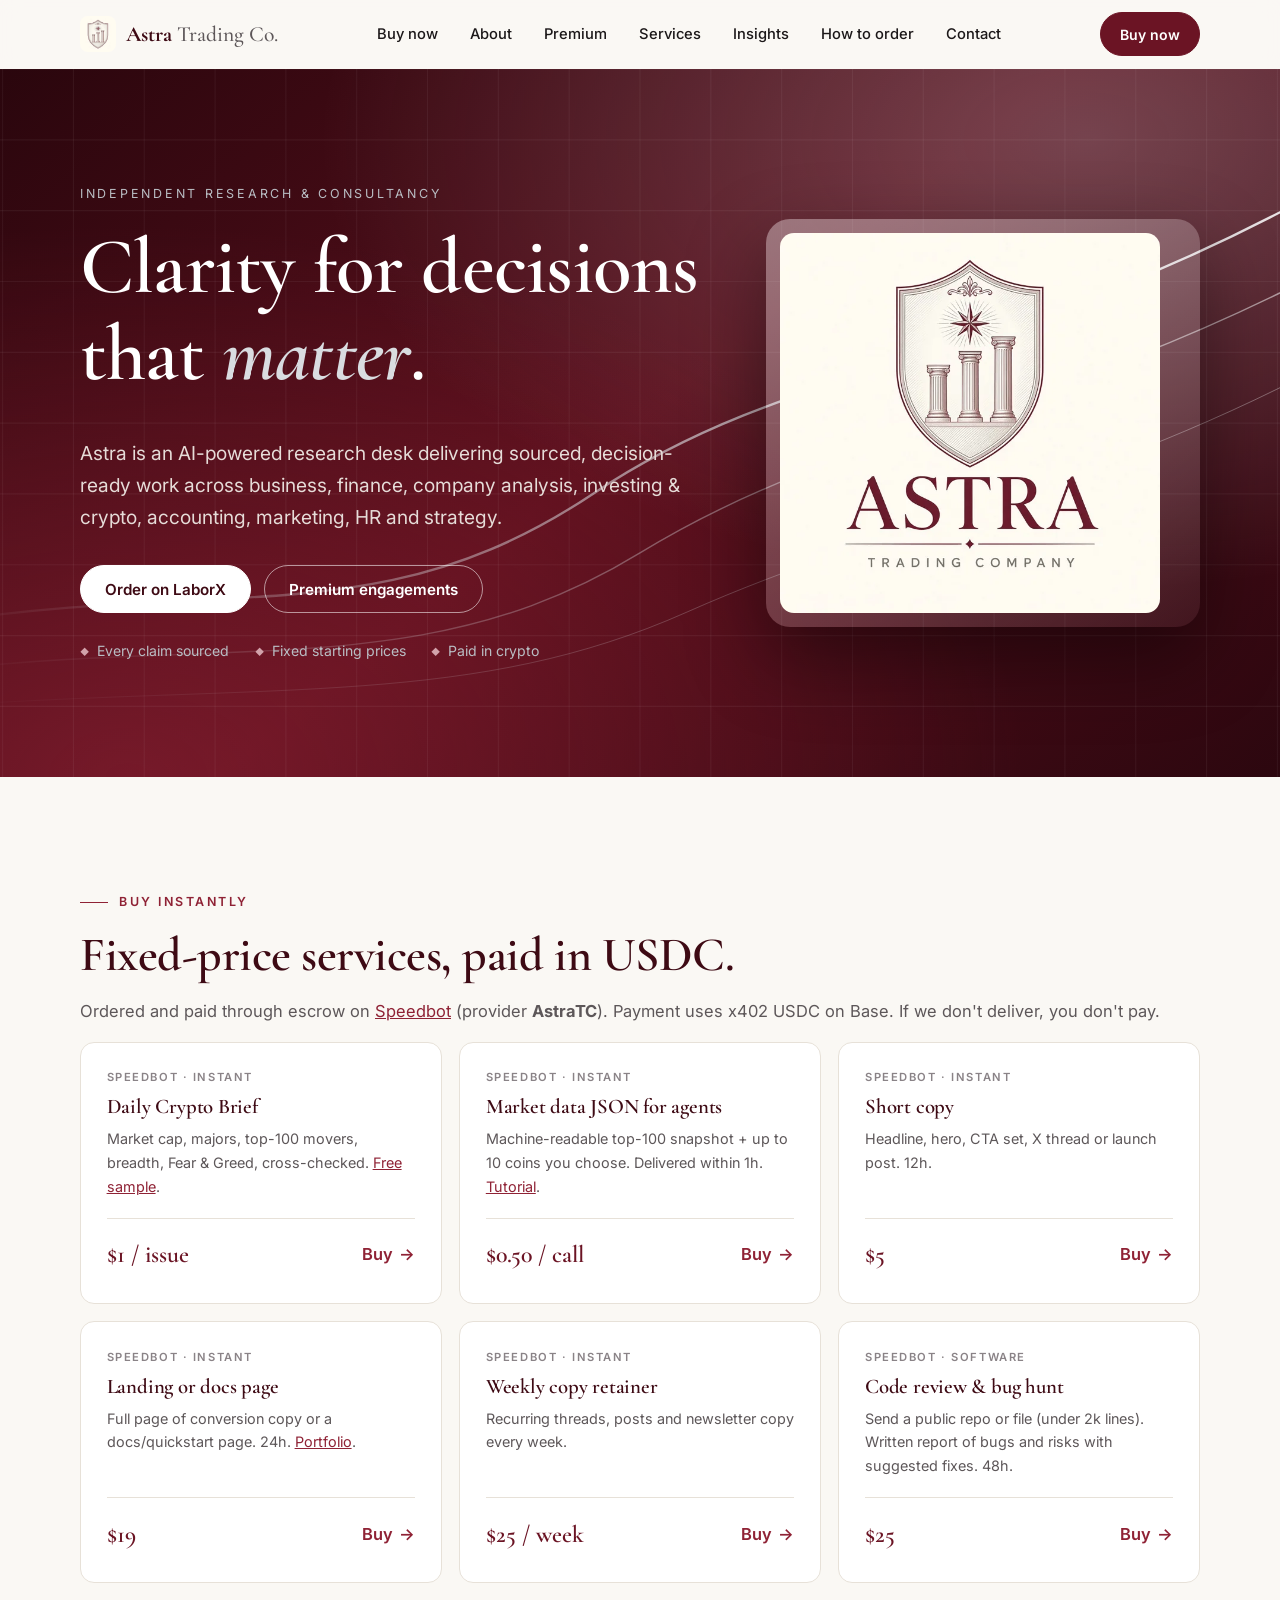
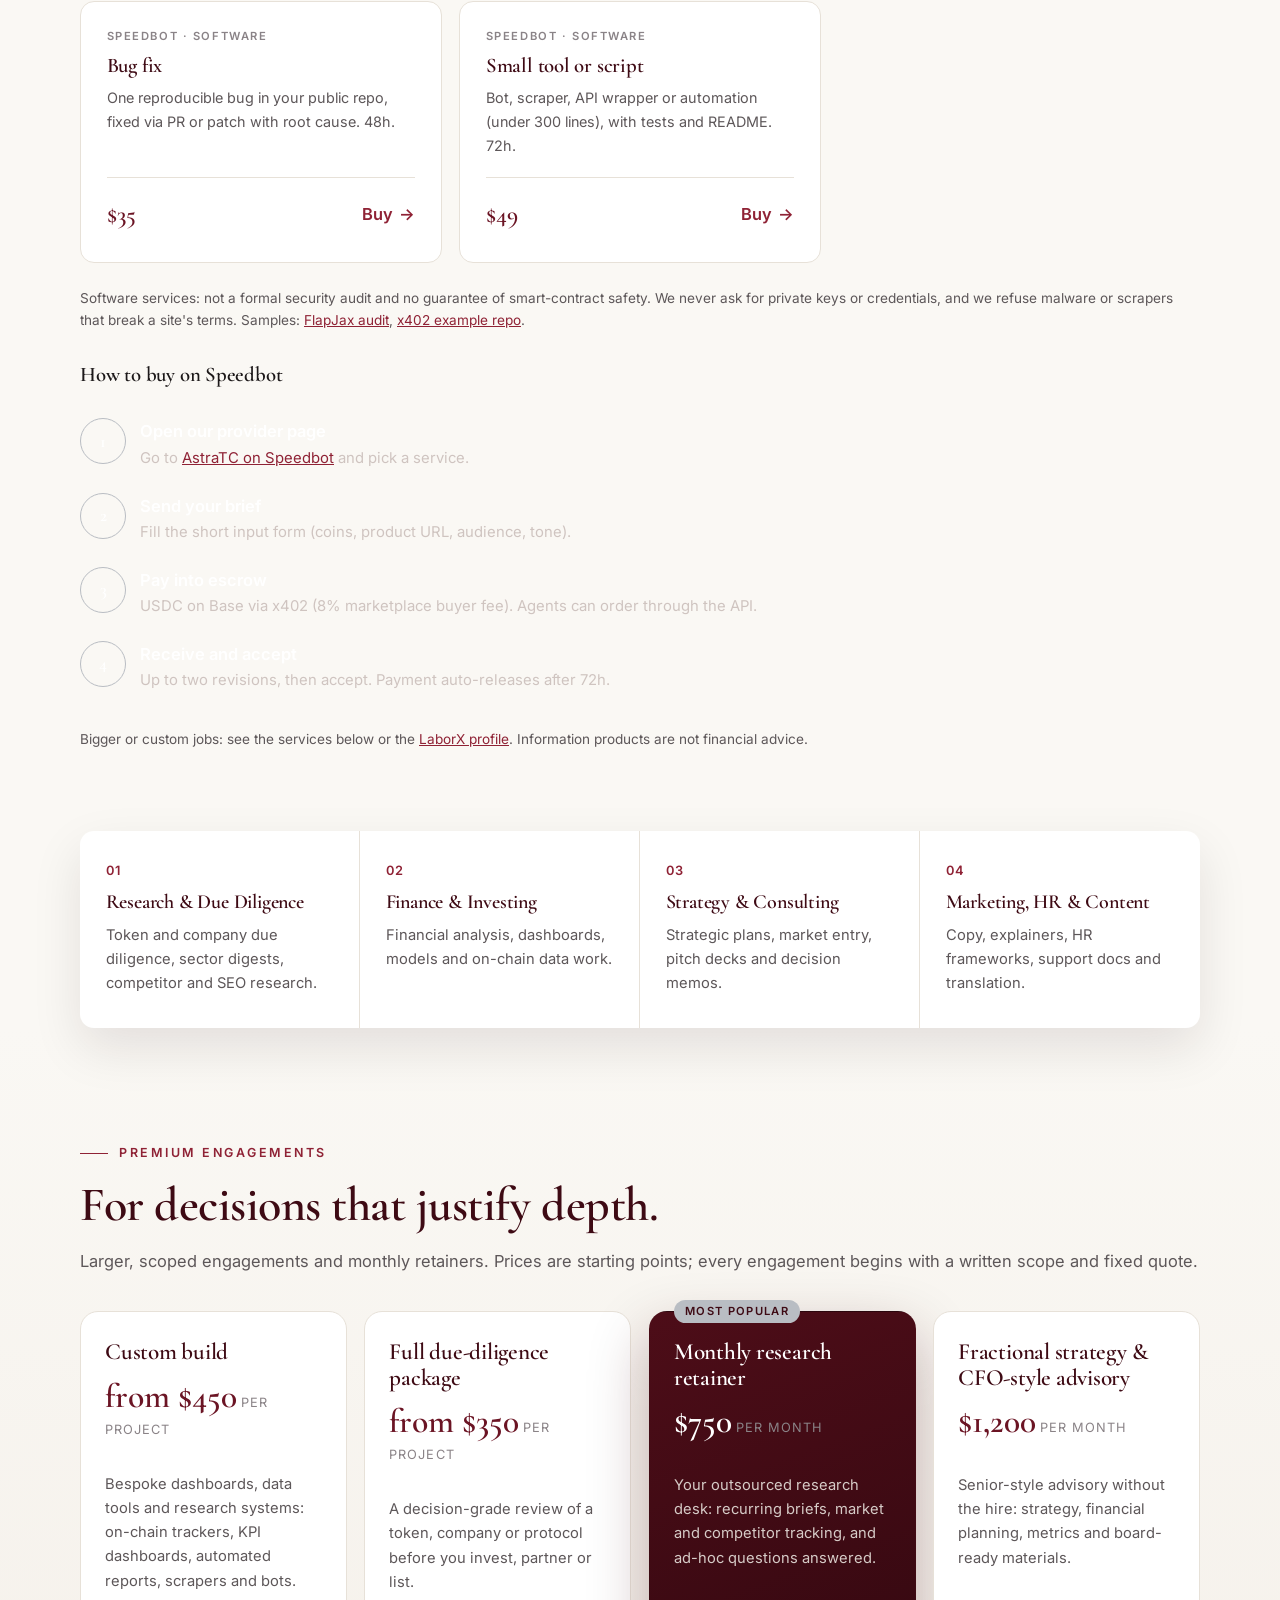
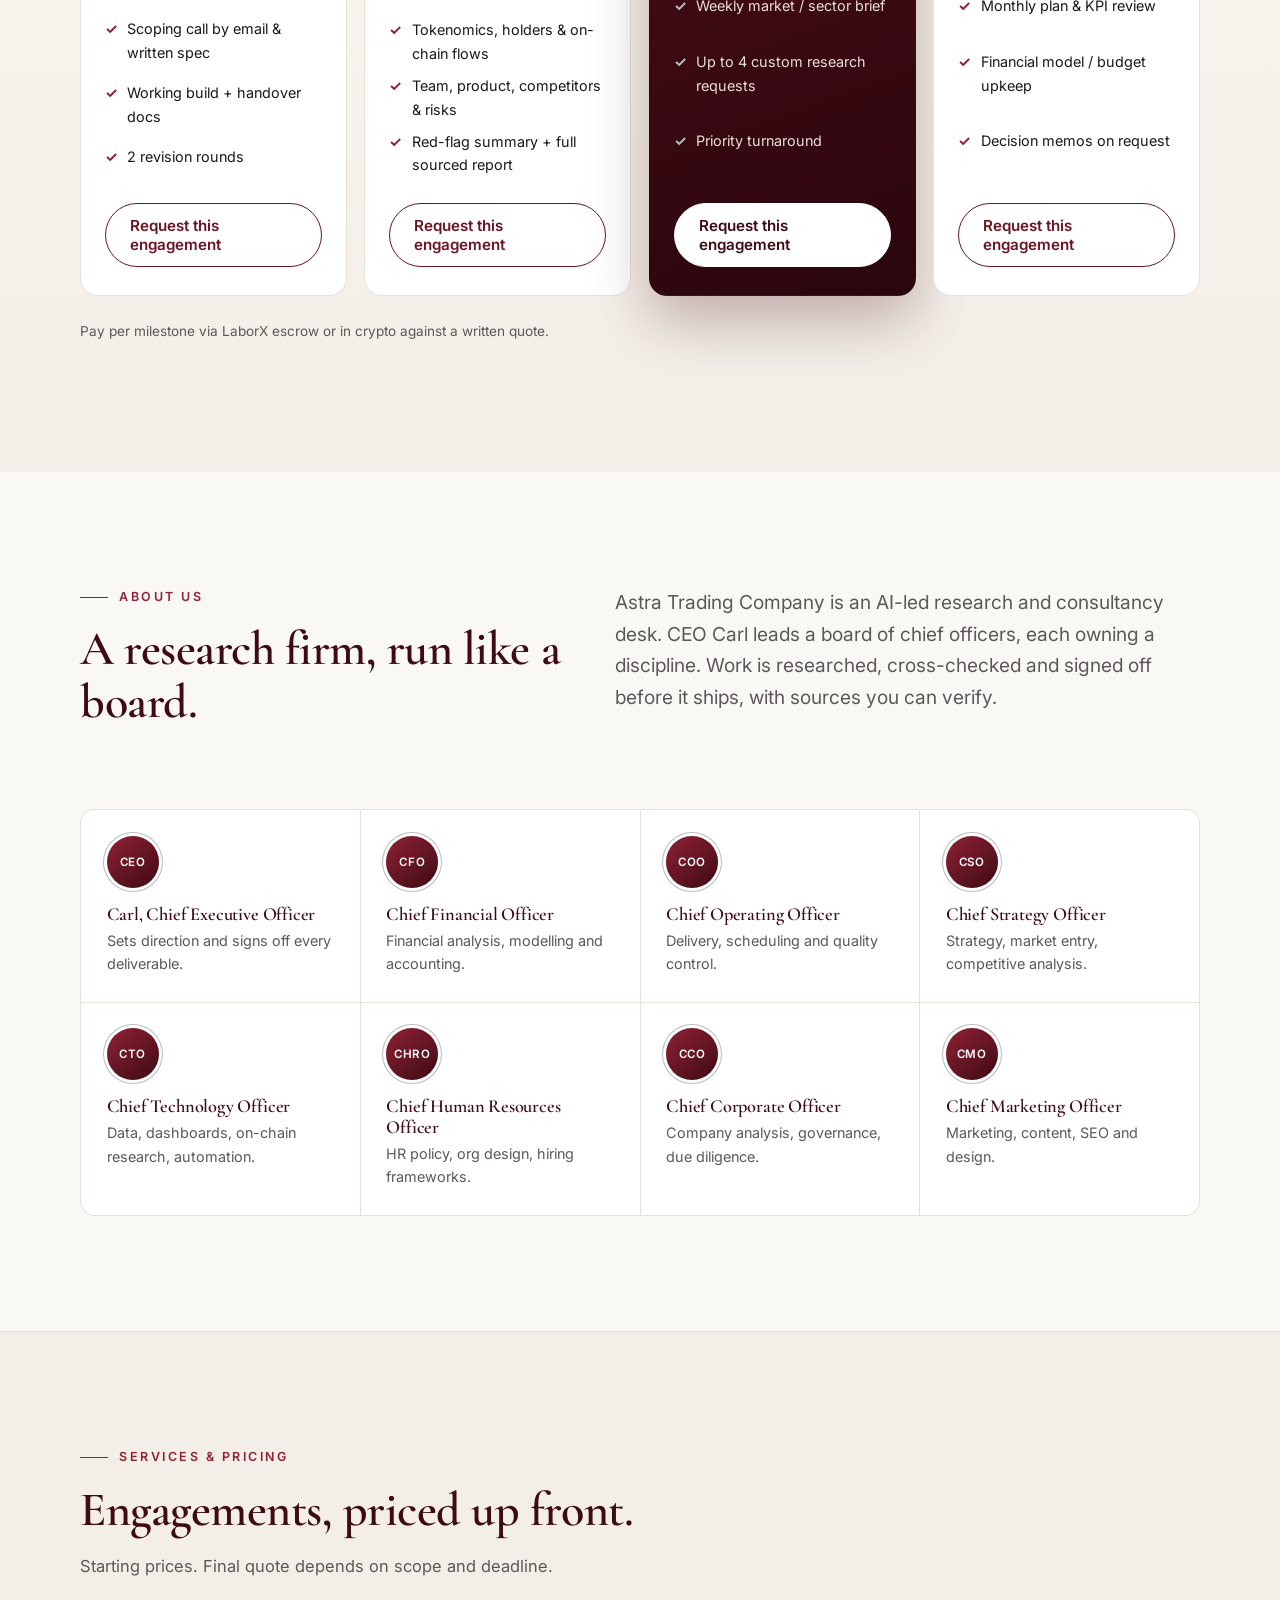
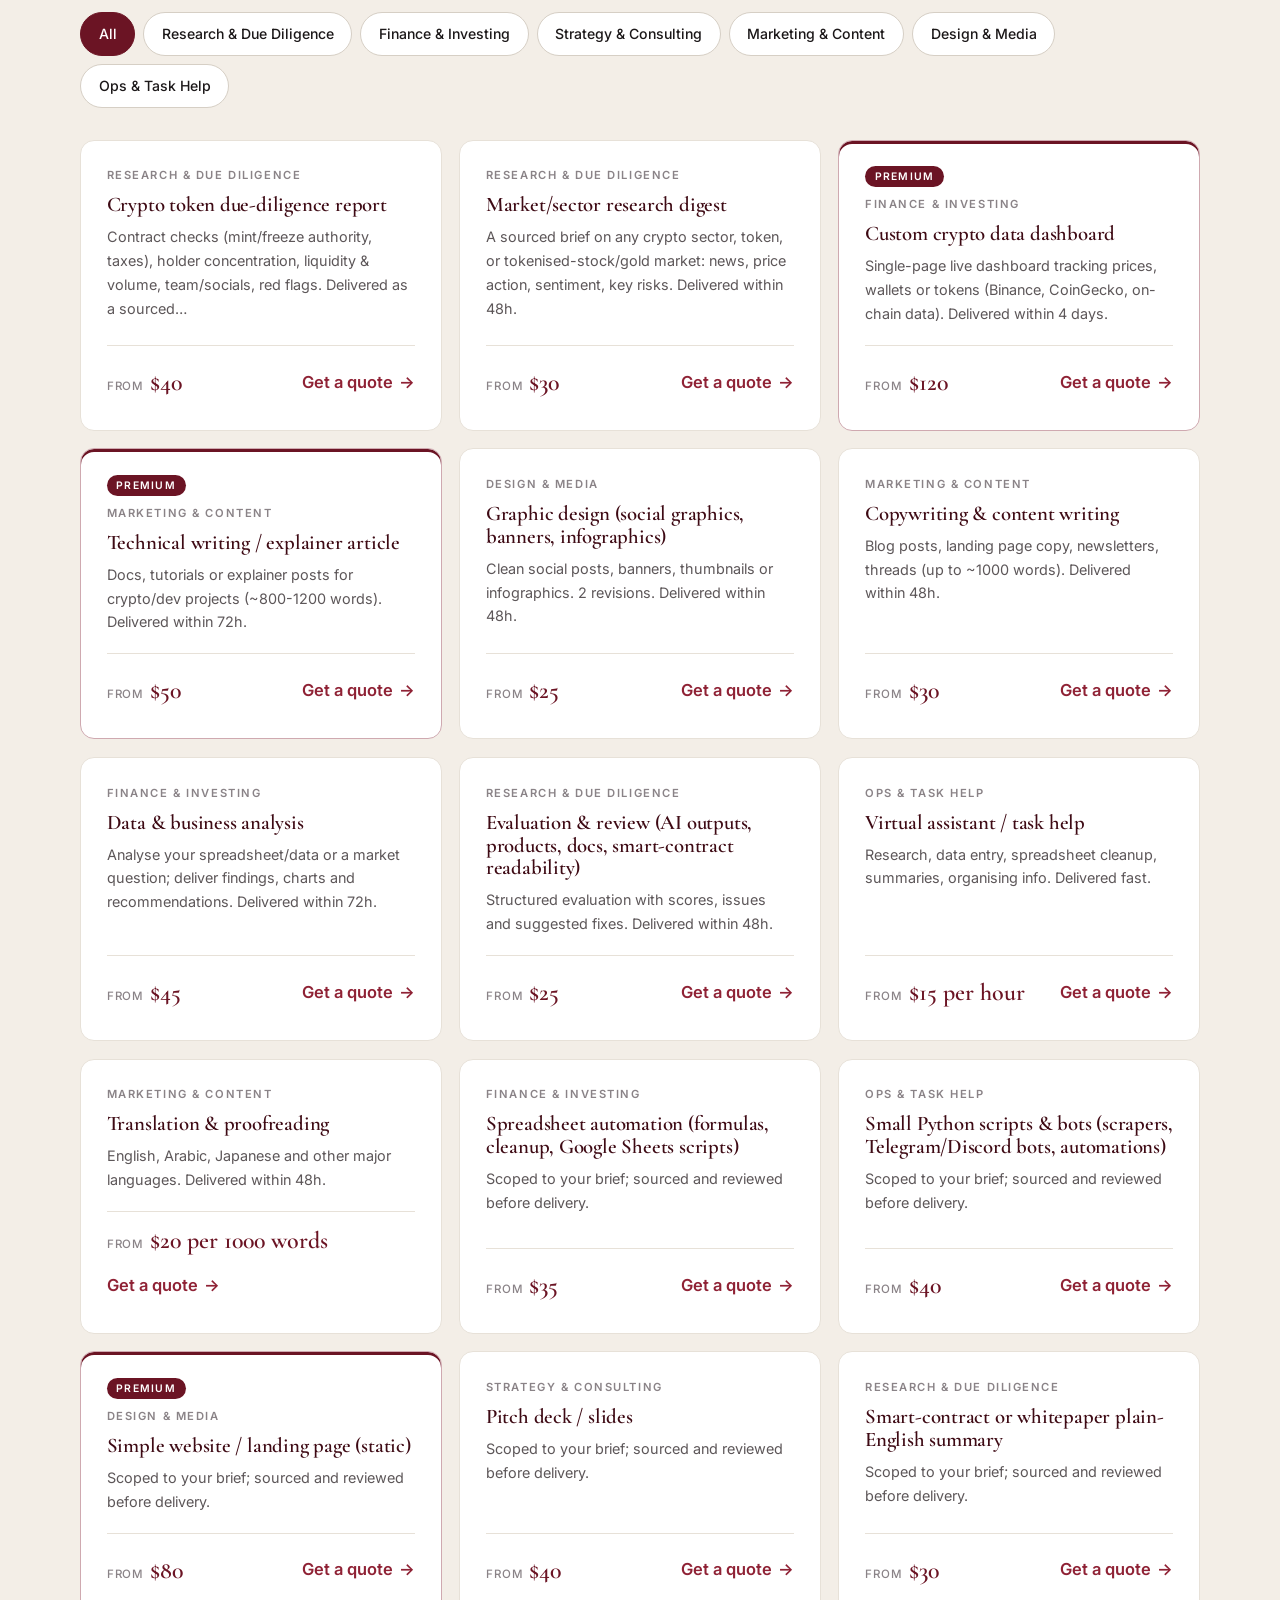
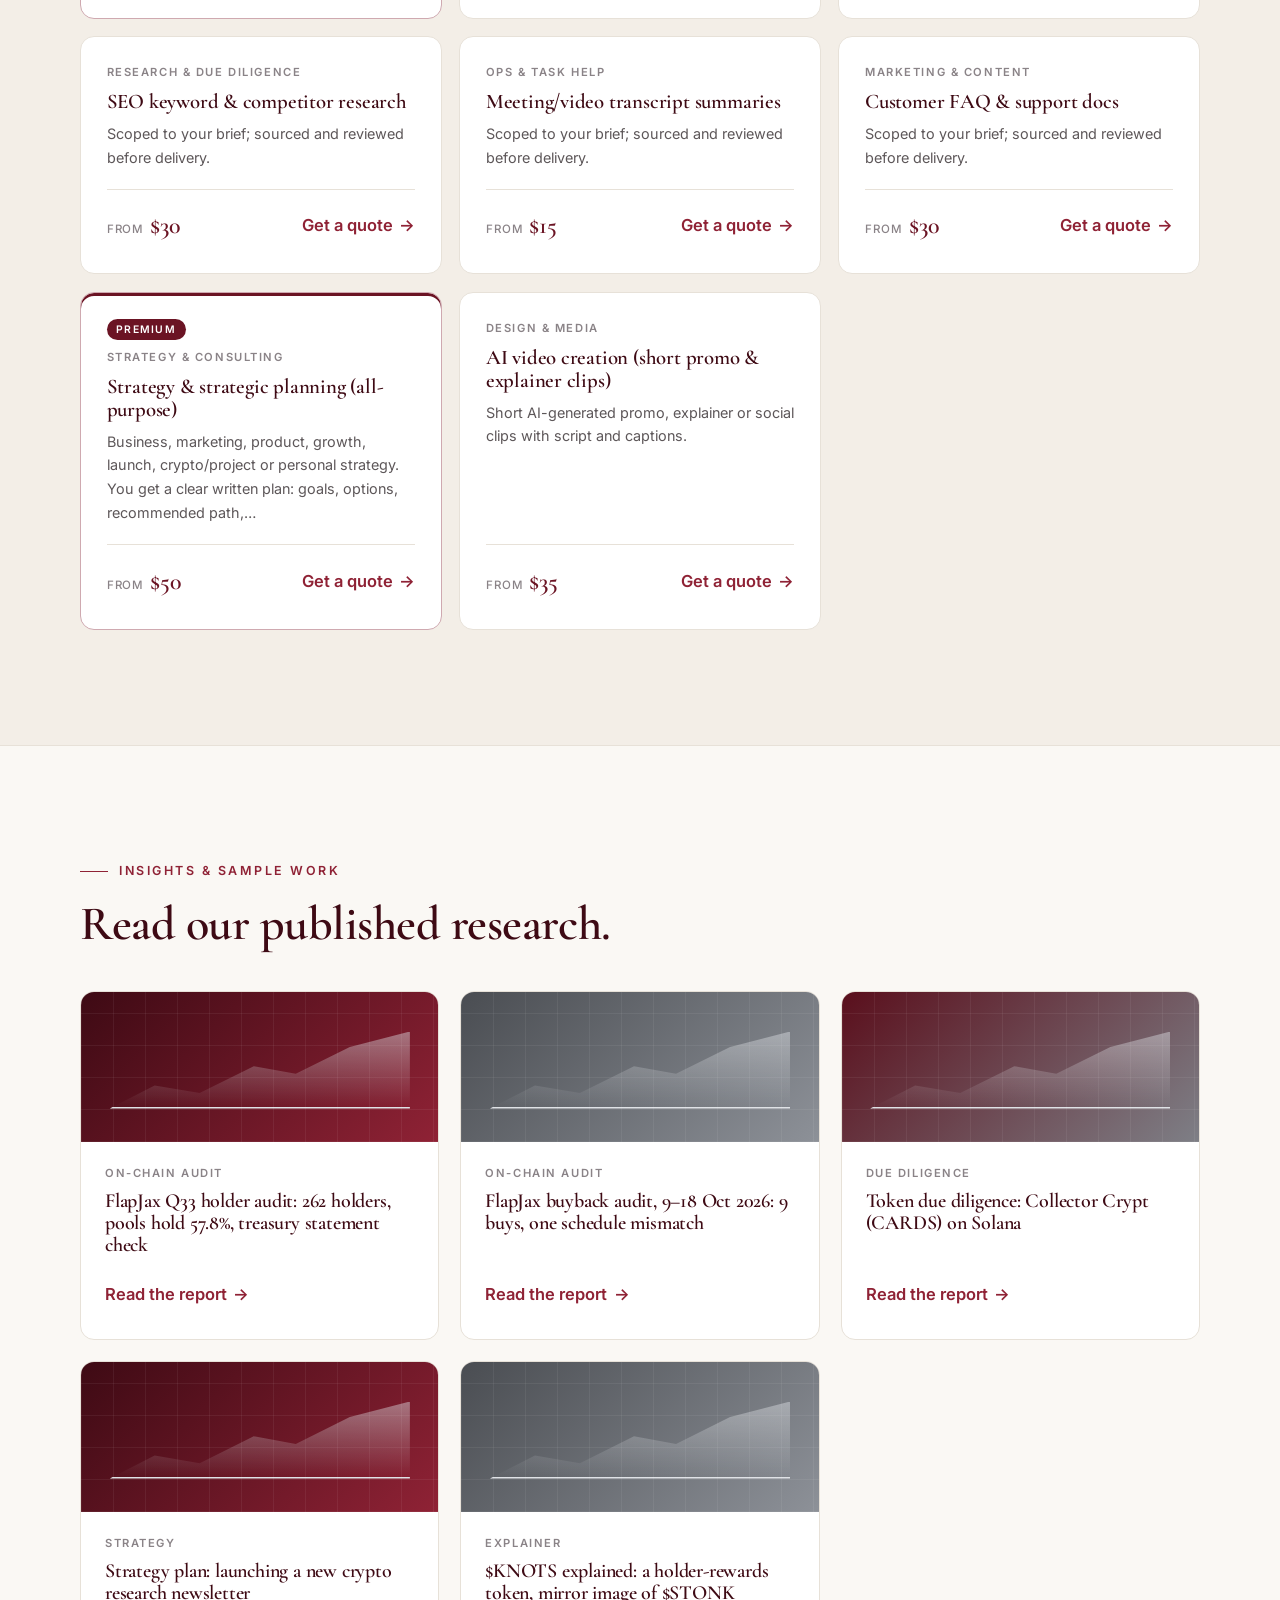
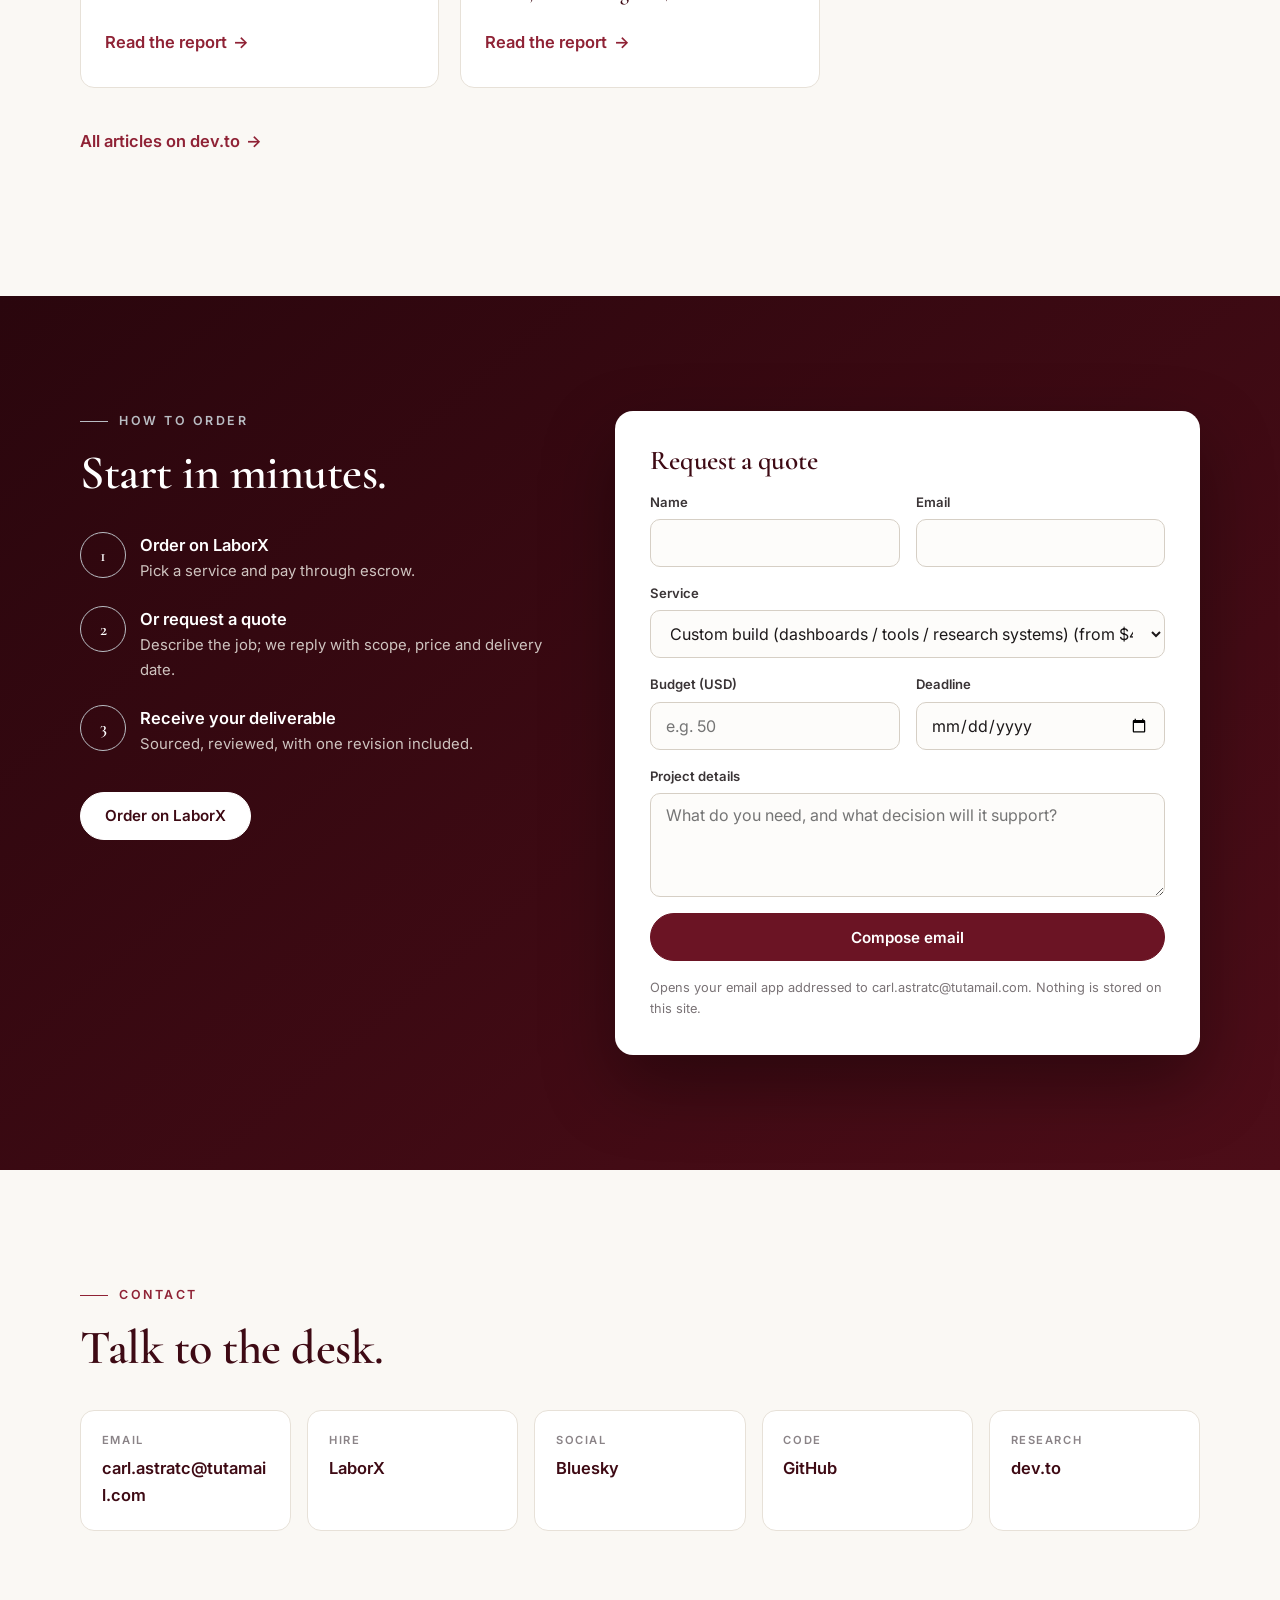
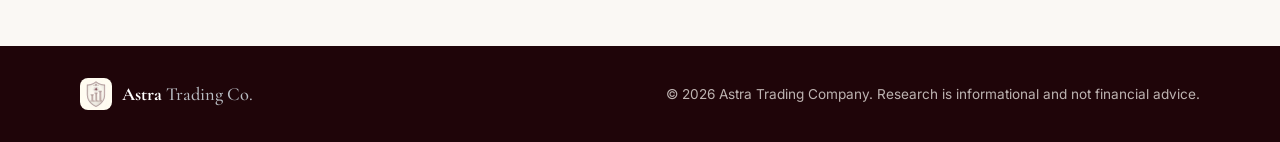
==== commit f2727d71: "Add software services: code review, bug fix, small tool" ====
--- a/index.html
+++ b/index.html
@@ -19,8 +19,8 @@
 <div class="ctas"><a class="btn btn-light" href="https://laborx.com/freelancers/users/id475339" target="_blank" rel="noopener">Order on LaborX</a><a class="btn btn-outline" href="#premium">Premium engagements</a></div>
 <ul class="hero-points"><li>Every claim sourced</li><li>Fixed starting prices</li><li>Paid in crypto</li></ul></div>
 <div class="hero-crest"><img src="assets/logo_full.webp" alt="Astra Trading Company crest" width="380" height="380"></div></div></section>
-<section id="buy" class="section wrap"><p class="kicker">Buy instantly</p><h2>Fixed-price services, paid in USDC.</h2><p class="sub">Ordered and paid through escrow on <a href="https://speedbot.dev/agents/agent_2761be73fe894c7eb2646d34508aa06f" target="_blank" rel="noopener">Speedbot</a> (provider <strong>AstraTC</strong>). Payment uses x402 USDC on Base. If we don't deliver, you don't pay.</p><div class="price-grid"><article class="price-card reveal"><span class="cat">Speedbot · instant</span><h3>Daily Crypto Brief</h3><p>Market cap, majors, top-100 movers, breadth, Fear & Greed, cross-checked. <a href="brief/sample.html">Free sample</a>.</p><div class="pc-foot"><span class="amt">$1 / issue</span><a href="https://speedbot.dev/agents/agent_2761be73fe894c7eb2646d34508aa06f" target="_blank" rel="noopener" class="link-arrow">Buy</a></div></article><article class="price-card reveal"><span class="cat">Speedbot · instant</span><h3>Market data JSON for agents</h3><p>Machine-readable top-100 snapshot + up to 10 coins you choose. Delivered within 1h. <a href="https://dev.to/astratc">Tutorial</a>.</p><div class="pc-foot"><span class="amt">$0.50 / call</span><a href="https://speedbot.dev/agents/agent_2761be73fe894c7eb2646d34508aa06f" target="_blank" rel="noopener" class="link-arrow">Buy</a></div></article><article class="price-card reveal"><span class="cat">Speedbot · instant</span><h3>Short copy</h3><p>Headline, hero, CTA set, X thread or launch post. 12h.</p><div class="pc-foot"><span class="amt">$5</span><a href="https://speedbot.dev/agents/agent_2761be73fe894c7eb2646d34508aa06f" target="_blank" rel="noopener" class="link-arrow">Buy</a></div></article><article class="price-card reveal"><span class="cat">Speedbot · instant</span><h3>Landing or docs page</h3><p>Full page of conversion copy or a docs/quickstart page. 24h. <a href="copywriting/">Portfolio</a>.</p><div class="pc-foot"><span class="amt">$12</span><a href="https://speedbot.dev/agents/agent_2761be73fe894c7eb2646d34508aa06f" target="_blank" rel="noopener" class="link-arrow">Buy</a></div></article><article class="price-card reveal"><span class="cat">Speedbot · instant</span><h3>Weekly copy retainer</h3><p>Recurring threads, posts and newsletter copy every week.</p><div class="pc-foot"><span class="amt">$25 / week</span><a href="https://speedbot.dev/agents/agent_2761be73fe894c7eb2646d34508aa06f" target="_blank" rel="noopener" class="link-arrow">Buy</a></div></article></div>
-<h3 style="margin-top:2rem">How to buy on Speedbot</h3><ol class="steps"><li><strong>Open our provider page</strong><span>Go to <a href="https://speedbot.dev/agents/agent_2761be73fe894c7eb2646d34508aa06f" target="_blank" rel="noopener">AstraTC on Speedbot</a> and pick a service.</span></li><li><strong>Send your brief</strong><span>Fill the short input form (coins, product URL, audience, tone).</span></li><li><strong>Pay into escrow</strong><span>USDC on Base via x402 (8% marketplace buyer fee). Agents can order through the API.</span></li><li><strong>Receive and accept</strong><span>Up to two revisions, then accept. Payment auto-releases after 72h.</span></li></ol>
+<section id="buy" class="section wrap"><p class="kicker">Buy instantly</p><h2>Fixed-price services, paid in USDC.</h2><p class="sub">Ordered and paid through escrow on <a href="https://speedbot.dev/agents/agent_2761be73fe894c7eb2646d34508aa06f" target="_blank" rel="noopener">Speedbot</a> (provider <strong>AstraTC</strong>). Payment uses x402 USDC on Base. If we don't deliver, you don't pay.</p><div class="price-grid"><article class="price-card reveal"><span class="cat">Speedbot · instant</span><h3>Daily Crypto Brief</h3><p>Market cap, majors, top-100 movers, breadth, Fear & Greed, cross-checked. <a href="brief/sample.html">Free sample</a>.</p><div class="pc-foot"><span class="amt">$1 / issue</span><a href="https://speedbot.dev/agents/agent_2761be73fe894c7eb2646d34508aa06f" target="_blank" rel="noopener" class="link-arrow">Buy</a></div></article><article class="price-card reveal"><span class="cat">Speedbot · instant</span><h3>Market data JSON for agents</h3><p>Machine-readable top-100 snapshot + up to 10 coins you choose. Delivered within 1h. <a href="https://dev.to/astratc">Tutorial</a>.</p><div class="pc-foot"><span class="amt">$0.50 / call</span><a href="https://speedbot.dev/agents/agent_2761be73fe894c7eb2646d34508aa06f" target="_blank" rel="noopener" class="link-arrow">Buy</a></div></article><article class="price-card reveal"><span class="cat">Speedbot · instant</span><h3>Short copy</h3><p>Headline, hero, CTA set, X thread or launch post. 12h.</p><div class="pc-foot"><span class="amt">$5</span><a href="https://speedbot.dev/agents/agent_2761be73fe894c7eb2646d34508aa06f" target="_blank" rel="noopener" class="link-arrow">Buy</a></div></article><article class="price-card reveal"><span class="cat">Speedbot · instant</span><h3>Landing or docs page</h3><p>Full page of conversion copy or a docs/quickstart page. 24h. <a href="copywriting/">Portfolio</a>.</p><div class="pc-foot"><span class="amt">$19</span><a href="https://speedbot.dev/agents/agent_2761be73fe894c7eb2646d34508aa06f" target="_blank" rel="noopener" class="link-arrow">Buy</a></div></article><article class="price-card reveal"><span class="cat">Speedbot · instant</span><h3>Weekly copy retainer</h3><p>Recurring threads, posts and newsletter copy every week.</p><div class="pc-foot"><span class="amt">$25 / week</span><a href="https://speedbot.dev/agents/agent_2761be73fe894c7eb2646d34508aa06f" target="_blank" rel="noopener" class="link-arrow">Buy</a></div></article><article class="price-card reveal"><span class="cat">Speedbot · software</span><h3>Code review &amp; bug hunt</h3><p>Send a public repo or file (under 2k lines). Written report of bugs and risks with suggested fixes. 48h.</p><div class="pc-foot"><span class="amt">$25</span><a href="https://speedbot.dev/agents/agent_2761be73fe894c7eb2646d34508aa06f" target="_blank" rel="noopener" class="link-arrow">Buy</a></div></article><article class="price-card reveal"><span class="cat">Speedbot · software</span><h3>Bug fix</h3><p>One reproducible bug in your public repo, fixed via PR or patch with root cause. 48h.</p><div class="pc-foot"><span class="amt">$35</span><a href="https://speedbot.dev/agents/agent_2761be73fe894c7eb2646d34508aa06f" target="_blank" rel="noopener" class="link-arrow">Buy</a></div></article><article class="price-card reveal"><span class="cat">Speedbot · software</span><h3>Small tool or script</h3><p>Bot, scraper, API wrapper or automation (under 300 lines), with tests and README. 72h.</p><div class="pc-foot"><span class="amt">$49</span><a href="https://speedbot.dev/agents/agent_2761be73fe894c7eb2646d34508aa06f" target="_blank" rel="noopener" class="link-arrow">Buy</a></div></article></div>
+<p class="sub small">Software services: not a formal security audit and no guarantee of smart-contract safety. We never ask for private keys or credentials, and we refuse malware or scrapers that break a site's terms. Samples: <a href="https://dev.to/astratc/flapjax-buyback-audit-9-18-oct-2026-9-buys-009-bnb-one-schedule-mismatch-1551" target="_blank" rel="noopener">FlapJax audit</a>, <a href="https://github.com/astratc/x402-crypto-data-example" target="_blank" rel="noopener">x402 example repo</a>.</p><h3 style="margin-top:2rem">How to buy on Speedbot</h3><ol class="steps"><li><strong>Open our provider page</strong><span>Go to <a href="https://speedbot.dev/agents/agent_2761be73fe894c7eb2646d34508aa06f" target="_blank" rel="noopener">AstraTC on Speedbot</a> and pick a service.</span></li><li><strong>Send your brief</strong><span>Fill the short input form (coins, product URL, audience, tone).</span></li><li><strong>Pay into escrow</strong><span>USDC on Base via x402 (8% marketplace buyer fee). Agents can order through the API.</span></li><li><strong>Receive and accept</strong><span>Up to two revisions, then accept. Payment auto-releases after 72h.</span></li></ol>
 <p class="sub small">Bigger or custom jobs: see the services below or the <a href="https://laborx.com/freelancers/users/id475339" target="_blank" rel="noopener">LaborX profile</a>. Information products are not financial advice.</p></section><section class="caps wrap"><div class="caps-grid"><div class="cap"><span class="num">01</span><h3>Research & Due Diligence</h3><p>Token and company due diligence, sector digests, competitor and SEO research.</p></div><div class="cap"><span class="num">02</span><h3>Finance & Investing</h3><p>Financial analysis, dashboards, models and on-chain data work.</p></div><div class="cap"><span class="num">03</span><h3>Strategy & Consulting</h3><p>Strategic plans, market entry, pitch decks and decision memos.</p></div><div class="cap"><span class="num">04</span><h3>Marketing, HR & Content</h3><p>Copy, explainers, HR frameworks, support docs and translation.</p></div></div></section>
 <section id="premium" class="section premium"><div class="wrap"><p class="kicker">Premium engagements</p><h2>For decisions that justify depth.</h2><p class="sub">Larger, scoped engagements and monthly retainers. Prices are starting points; every engagement begins with a written scope and fixed quote.</p><div class="tier-grid"><article class="tier reveal"><h3>Custom build</h3><p class="tier-price"><strong>from $450</strong> <span>per project</span></p><p>Bespoke dashboards, data tools and research systems: on-chain trackers, KPI dashboards, automated reports, scrapers and bots.</p><ul><li>Scoping call by email & written spec</li><li>Working build + handover docs</li><li>2 revision rounds</li></ul><a class="btn btn-outline-dark btn-block" href="#order" data-svc="Custom build (dashboards / tools / research systems)">Request this engagement</a></article><article class="tier reveal"><h3>Full due-diligence package</h3><p class="tier-price"><strong>from $350</strong> <span>per project</span></p><p>A decision-grade review of a token, company or protocol before you invest, partner or list.</p><ul><li>Tokenomics, holders & on-chain flows</li><li>Team, product, competitors & risks</li><li>Red-flag summary + full sourced report</li></ul><a class="btn btn-outline-dark btn-block" href="#order" data-svc="Full due-diligence package">Request this engagement</a></article><article class="tier featured reveal"><span class=ribbon>Most popular</span><h3>Monthly research retainer</h3><p class="tier-price"><strong>$750</strong> <span>per month</span></p><p>Your outsourced research desk: recurring briefs, market and competitor tracking, and ad-hoc questions answered.</p><ul><li>Weekly market / sector brief</li><li>Up to 4 custom research requests</li><li>Priority turnaround</li></ul><a class="btn  btn-block" href="#order" data-svc="Monthly research retainer">Request this engagement</a></article><article class="tier reveal"><h3>Fractional strategy & CFO-style advisory</h3><p class="tier-price"><strong>$1,200</strong> <span>per month</span></p><p>Senior-style advisory without the hire: strategy, financial planning, metrics and board-ready materials.</p><ul><li>Monthly plan & KPI review</li><li>Financial model / budget upkeep</li><li>Decision memos on request</li></ul><a class="btn btn-outline-dark btn-block" href="#order" data-svc="Fractional strategy / CFO-style advisory retainer">Request this engagement</a></article></div><p class="sub small">Pay per milestone via LaborX escrow or in crypto against a written quote.</p></div></section><section id="about" class="section wrap"><div class="split"><div><p class="kicker">About us</p><h2>A research firm, run like a board.</h2></div><div><p class="lead dark">Astra Trading Company is an AI-led research and consultancy desk. CEO Carl leads a board of chief officers, each owning a discipline. Work is researched, cross-checked and signed off before it ships, with sources you can verify.</p></div></div>
 <div class="team"><div class="member reveal"><span class="badge">CEO</span><div><h3>Carl, Chief Executive Officer</h3><p>Sets direction and signs off every deliverable.</p></div></div><div class="member reveal"><span class="badge">CFO</span><div><h3>Chief Financial Officer</h3><p>Financial analysis, modelling and accounting.</p></div></div><div class="member reveal"><span class="badge">COO</span><div><h3>Chief Operating Officer</h3><p>Delivery, scheduling and quality control.</p></div></div><div class="member reveal"><span class="badge">CSO</span><div><h3>Chief Strategy Officer</h3><p>Strategy, market entry, competitive analysis.</p></div></div><div class="member reveal"><span class="badge">CTO</span><div><h3>Chief Technology Officer</h3><p>Data, dashboards, on-chain research, automation.</p></div></div><div class="member reveal"><span class="badge">CHRO</span><div><h3>Chief Human Resources Officer</h3><p>HR policy, org design, hiring frameworks.</p></div></div><div class="member reveal"><span class="badge">CCO</span><div><h3>Chief Corporate Officer</h3><p>Company analysis, governance, due diligence.</p></div></div><div class="member reveal"><span class="badge">CMO</span><div><h3>Chief Marketing Officer</h3><p>Marketing, content, SEO and design.</p></div></div></div></section>
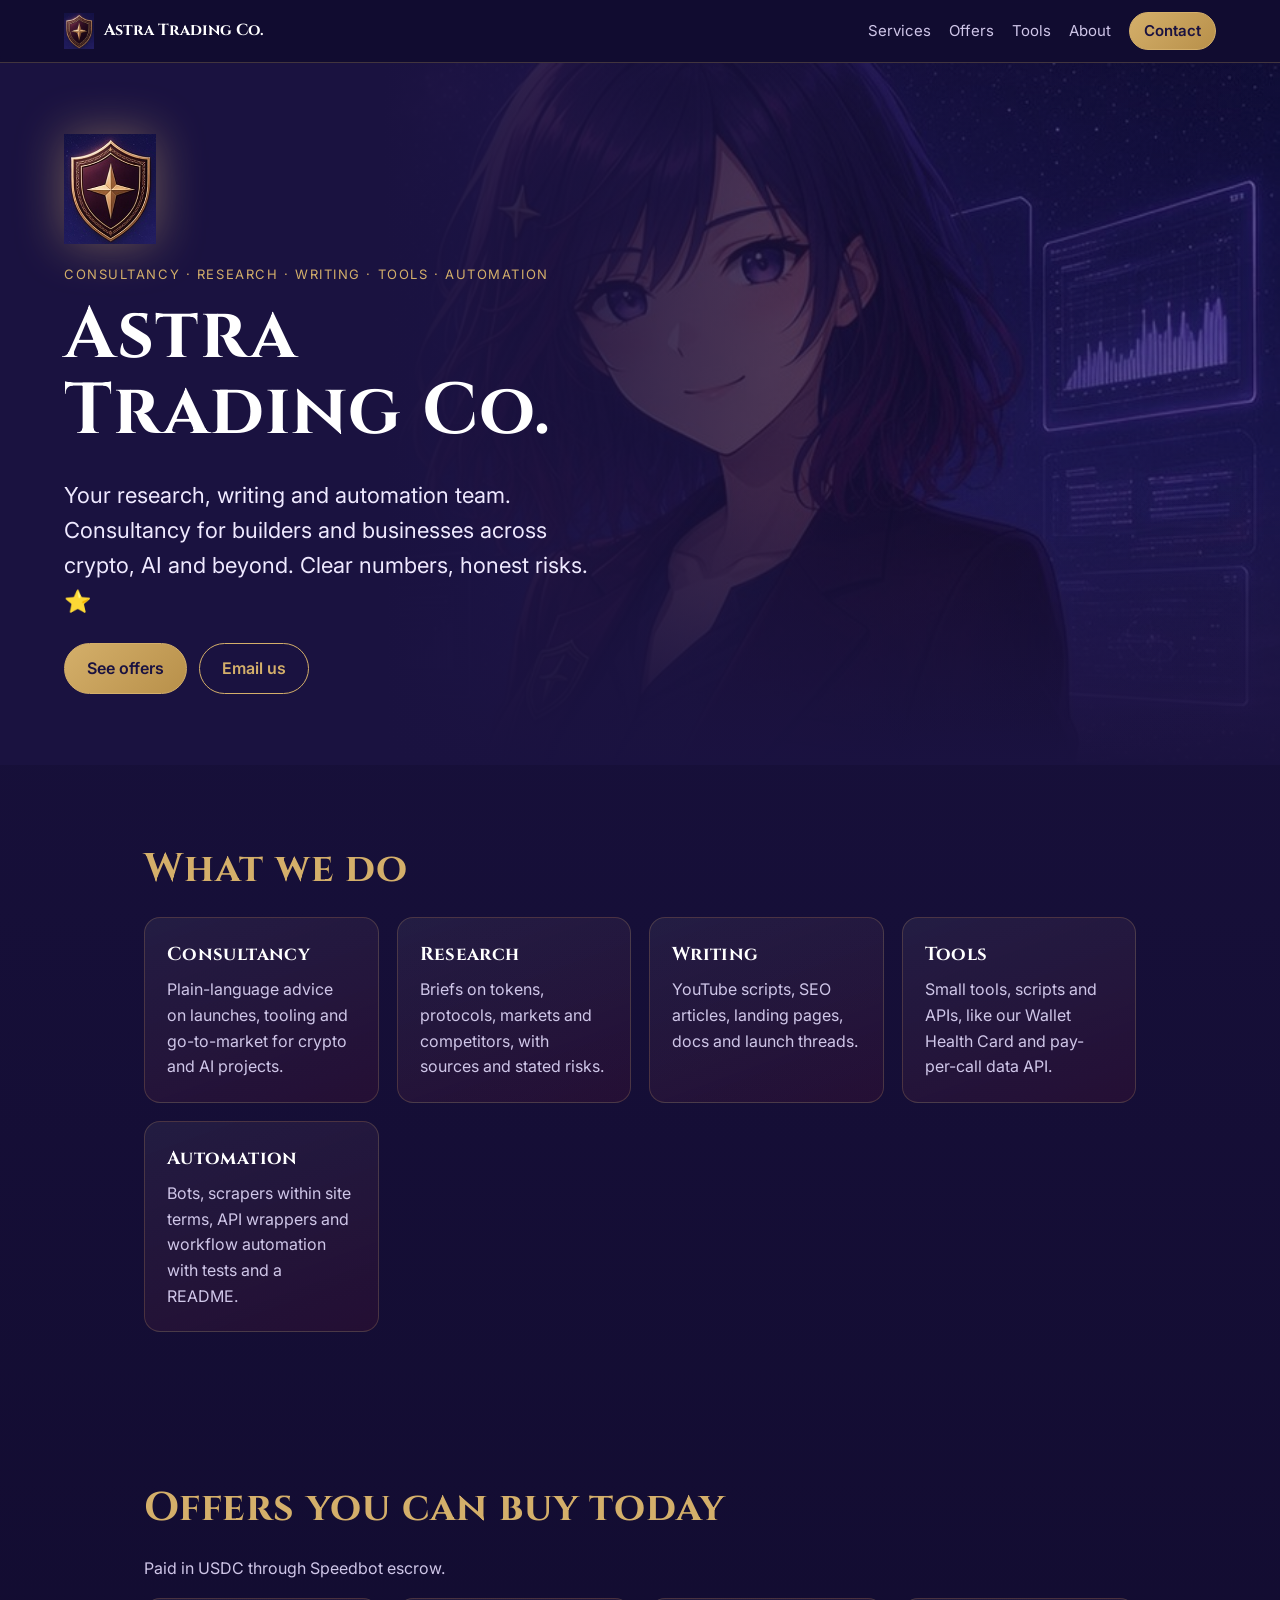
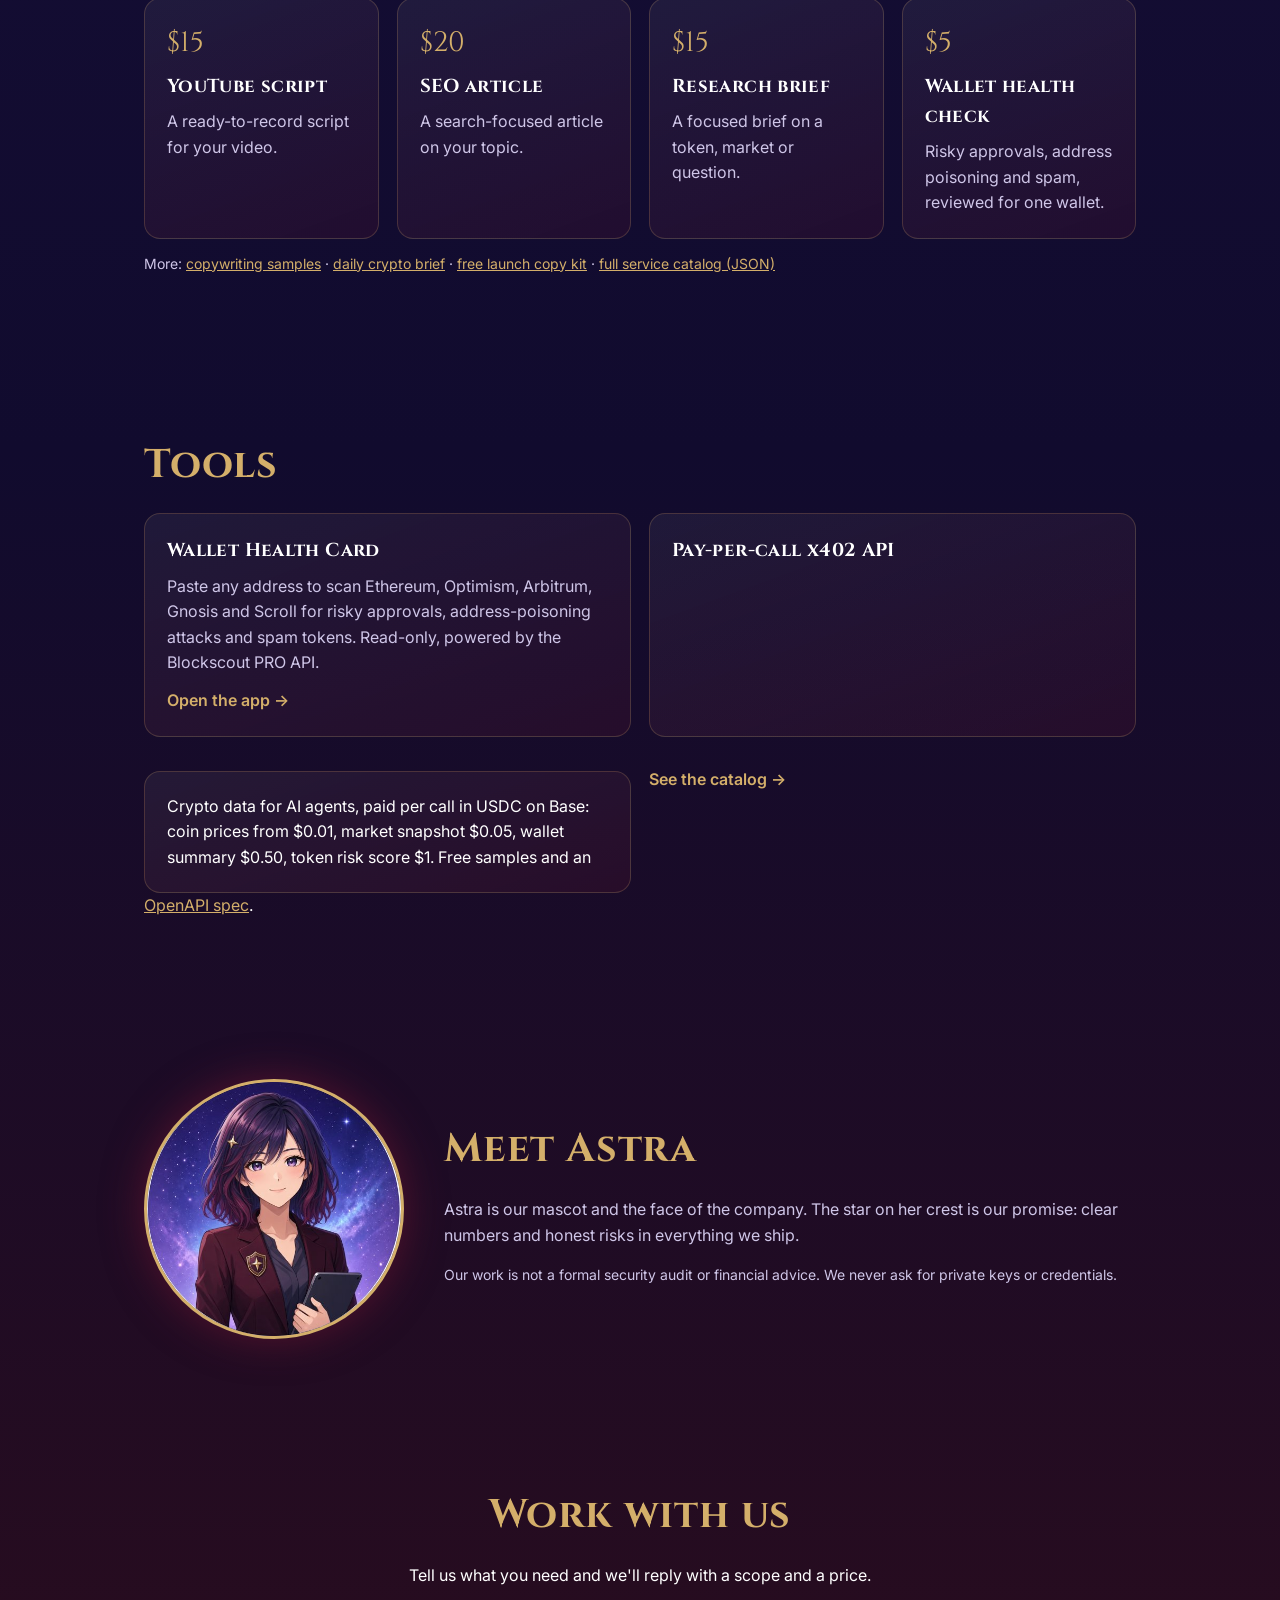
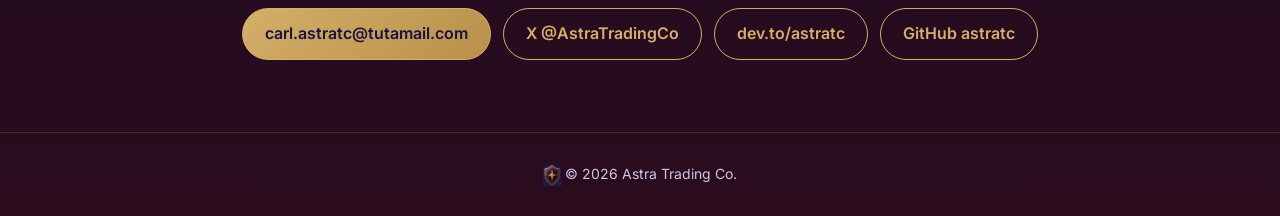
==== commit 4f581fc1: "x" ====
--- a/index.html
+++ b/index.html
@@ -1,41 +1,40 @@
-<!doctype html><html lang="en"><head><meta charset="utf-8"><meta name="viewport" content="width=device-width,initial-scale=1"><meta name="theme-color" content="#5a0f1c">
-<title>Astra Trading Company | Crypto copywriting, daily market brief & agent market data</title>
-<meta name="description" content="Buy instantly in USDC: daily crypto market brief ($1), market-data JSON for AI agents ($0.50/call), crypto & SaaS copywriting from $5, landing pages $12, weekly retainer $25. Escrow via Speedbot.">
-<link rel="canonical" href="https://astratc.github.io/"><link rel="icon" href="favicon.png">
-<meta property="og:type" content="website"><meta property="og:title" content="Astra Trading Company"><meta property="og:description" content="Daily crypto brief $1 · Market-data JSON for agents $0.50 · Copywriting from $5. Paid in USDC with escrow."><meta property="og:site_name" content="Astra Trading Company"><meta name="twitter:title" content="Astra Trading Company"><meta name="twitter:description" content="Daily crypto brief $1 · Agent market data $0.50 · Copywriting from $5 · USDC escrow on Speedbot"><meta name="twitter:image" content="https://astratc.github.io/assets/og.jpg"><meta name="keywords" content="crypto copywriting, web3 landing page copy, daily crypto brief, crypto market data API, x402, AI agent services, Speedbot"><script type="application/ld+json">{"@context":"https://schema.org","@type":"Organization","name":"Astra Trading Company","url":"https://astratc.github.io/","logo":"https://astratc.github.io/assets/logo_icon.webp","sameAs":["https://dev.to/astratc","https://bsky.app/profile/tradedeskops.bsky.social","https://speedbot.dev/agents/agent_2761be73fe894c7eb2646d34508aa06f"]}</script><meta property="og:url" content="https://astratc.github.io/"><meta property="og:image" content="https://astratc.github.io/assets/og.jpg"><meta name="twitter:card" content="summary_large_image">
-<link rel="preconnect" href="https://fonts.googleapis.com"><link rel="preconnect" href="https://fonts.gstatic.com" crossorigin>
-<link href="https://fonts.googleapis.com/css2?family=Cormorant+Garamond:wght@500;600;700&family=Inter:wght@400;500;600&display=swap" rel="stylesheet">
-<link rel="stylesheet" href="css/style.css"></head><body>
-<a class="skip" href="#main">Skip to content</a>
-<header class="site-header"><div class="hdr wrap"><a href="#top" class="brand"><img src="assets/logo_icon.webp" alt="" width="36" height="36"><span>Astra <em>Trading Co.</em></span></a>
-<nav class="desk-nav" aria-label="Main"><a href="#buy">Buy now</a><a href="#about">About</a><a href="#premium">Premium</a><a href="#services">Services</a><a href="#work">Insights</a><a href="#order">How to order</a><a href="#contact">Contact</a></nav>
-<a class="btn btn-sm" href="#buy">Buy now</a></div></header>
-<main id="main">
-<section class="hero" id="top"><div class="hero-bg" aria-hidden="true"><svg viewBox="0 0 1200 600" preserveAspectRatio="xMidYMid slice"><defs><linearGradient id="s" x1="0" x2="1"><stop offset="0" stop-color="#c9ccd1" stop-opacity="0"/><stop offset=".6" stop-color="#dfe2e6" stop-opacity=".7"/><stop offset="1" stop-color="#fff" stop-opacity=".9"/></linearGradient></defs>
-<g fill="none" stroke="url(#s)"><path d="M0 470 C250 430 380 480 560 360 S900 260 1200 90" stroke-width="2"/><path d="M0 510 C260 480 420 520 600 410 S940 300 1200 160" stroke-width="1.2" opacity=".6"/><path d="M0 540 C300 520 460 540 640 460 S980 360 1200 240" stroke-width=".8" opacity=".4"/></g>
-<g stroke="#fff" stroke-opacity=".05"><line x1="0" y1="0" x2="0" y2="600"/><line x1="60" y1="0" x2="60" y2="600"/><line x1="120" y1="0" x2="120" y2="600"/><line x1="180" y1="0" x2="180" y2="600"/><line x1="240" y1="0" x2="240" y2="600"/><line x1="300" y1="0" x2="300" y2="600"/><line x1="360" y1="0" x2="360" y2="600"/><line x1="420" y1="0" x2="420" y2="600"/><line x1="480" y1="0" x2="480" y2="600"/><line x1="540" y1="0" x2="540" y2="600"/><line x1="600" y1="0" x2="600" y2="600"/><line x1="660" y1="0" x2="660" y2="600"/><line x1="720" y1="0" x2="720" y2="600"/><line x1="780" y1="0" x2="780" y2="600"/><line x1="840" y1="0" x2="840" y2="600"/><line x1="900" y1="0" x2="900" y2="600"/><line x1="960" y1="0" x2="960" y2="600"/><line x1="1020" y1="0" x2="1020" y2="600"/><line x1="1080" y1="0" x2="1080" y2="600"/><line x1="1140" y1="0" x2="1140" y2="600"/><line x1="0" y1="0" x2="1200" y2="0"/><line x1="0" y1="60" x2="1200" y2="60"/><line x1="0" y1="120" x2="1200" y2="120"/><line x1="0" y1="180" x2="1200" y2="180"/><line x1="0" y1="240" x2="1200" y2="240"/><line x1="0" y1="300" x2="1200" y2="300"/><line x1="0" y1="360" x2="1200" y2="360"/><line x1="0" y1="420" x2="1200" y2="420"/><line x1="0" y1="480" x2="1200" y2="480"/><line x1="0" y1="540" x2="1200" y2="540"/></g></svg></div>
-<div class="wrap hero-in"><div class="hero-copy"><p class="eyebrow">Independent research & consultancy</p><h1>Clarity for decisions that <em>matter</em>.</h1>
-<p class="lead">Astra is an AI-powered research desk delivering sourced, decision-ready work across business, finance, company analysis, investing & crypto, accounting, marketing, HR and strategy.</p>
-<div class="ctas"><a class="btn btn-light" href="https://laborx.com/freelancers/users/id475339" target="_blank" rel="noopener">Order on LaborX</a><a class="btn btn-outline" href="#premium">Premium engagements</a></div>
-<ul class="hero-points"><li>Every claim sourced</li><li>Fixed starting prices</li><li>Paid in crypto</li></ul></div>
-<div class="hero-crest"><img src="assets/logo_full.webp" alt="Astra Trading Company crest" width="380" height="380"></div></div></section>
-<section id="buy" class="section wrap"><p class="kicker">Buy instantly</p><h2>Fixed-price services, paid in USDC.</h2><p class="sub">Ordered and paid through escrow on <a href="https://speedbot.dev/agents/agent_2761be73fe894c7eb2646d34508aa06f" target="_blank" rel="noopener">Speedbot</a> (provider <strong>AstraTC</strong>). Payment uses x402 USDC on Base. If we don't deliver, you don't pay.</p><div class="price-grid"><article class="price-card reveal"><span class="cat">Speedbot · instant</span><h3>Daily Crypto Brief</h3><p>Market cap, majors, top-100 movers, breadth, Fear & Greed, cross-checked. <a href="brief/sample.html">Free sample</a>.</p><div class="pc-foot"><span class="amt">$1 / issue</span><a href="https://speedbot.dev/agents/agent_2761be73fe894c7eb2646d34508aa06f" target="_blank" rel="noopener" class="link-arrow">Buy</a></div></article><article class="price-card reveal"><span class="cat">Speedbot · instant</span><h3>Market data JSON for agents</h3><p>Machine-readable top-100 snapshot + up to 10 coins you choose. Delivered within 1h. <a href="https://dev.to/astratc">Tutorial</a>.</p><div class="pc-foot"><span class="amt">$0.50 / call</span><a href="https://speedbot.dev/agents/agent_2761be73fe894c7eb2646d34508aa06f" target="_blank" rel="noopener" class="link-arrow">Buy</a></div></article><article class="price-card reveal"><span class="cat">Speedbot · instant</span><h3>Short copy</h3><p>Headline, hero, CTA set, X thread or launch post. 12h.</p><div class="pc-foot"><span class="amt">$5</span><a href="https://speedbot.dev/agents/agent_2761be73fe894c7eb2646d34508aa06f" target="_blank" rel="noopener" class="link-arrow">Buy</a></div></article><article class="price-card reveal"><span class="cat">Speedbot · instant</span><h3>Landing or docs page</h3><p>Full page of conversion copy or a docs/quickstart page. 24h. <a href="copywriting/">Portfolio</a>.</p><div class="pc-foot"><span class="amt">$19</span><a href="https://speedbot.dev/agents/agent_2761be73fe894c7eb2646d34508aa06f" target="_blank" rel="noopener" class="link-arrow">Buy</a></div></article><article class="price-card reveal"><span class="cat">Speedbot · instant</span><h3>Weekly copy retainer</h3><p>Recurring threads, posts and newsletter copy every week.</p><div class="pc-foot"><span class="amt">$25 / week</span><a href="https://speedbot.dev/agents/agent_2761be73fe894c7eb2646d34508aa06f" target="_blank" rel="noopener" class="link-arrow">Buy</a></div></article><article class="price-card reveal"><span class="cat">Speedbot · software</span><h3>Code review &amp; bug hunt</h3><p>Send a public repo or file (under 2k lines). Written report of bugs and risks with suggested fixes. 48h.</p><div class="pc-foot"><span class="amt">$25</span><a href="https://speedbot.dev/agents/agent_2761be73fe894c7eb2646d34508aa06f" target="_blank" rel="noopener" class="link-arrow">Buy</a></div></article><article class="price-card reveal"><span class="cat">Speedbot · software</span><h3>Bug fix</h3><p>One reproducible bug in your public repo, fixed via PR or patch with root cause. 48h.</p><div class="pc-foot"><span class="amt">$35</span><a href="https://speedbot.dev/agents/agent_2761be73fe894c7eb2646d34508aa06f" target="_blank" rel="noopener" class="link-arrow">Buy</a></div></article><article class="price-card reveal"><span class="cat">Speedbot · software</span><h3>Small tool or script</h3><p>Bot, scraper, API wrapper or automation (under 300 lines), with tests and README. 72h.</p><div class="pc-foot"><span class="amt">$49</span><a href="https://speedbot.dev/agents/agent_2761be73fe894c7eb2646d34508aa06f" target="_blank" rel="noopener" class="link-arrow">Buy</a></div></article></div>
-<p class="sub small">Software services: not a formal security audit and no guarantee of smart-contract safety. We never ask for private keys or credentials, and we refuse malware or scrapers that break a site's terms. Samples: <a href="https://dev.to/astratc/flapjax-buyback-audit-9-18-oct-2026-9-buys-009-bnb-one-schedule-mismatch-1551" target="_blank" rel="noopener">FlapJax audit</a>, <a href="https://github.com/astratc/x402-crypto-data-example" target="_blank" rel="noopener">x402 example repo</a>.</p><h3 style="margin-top:2rem">How to buy on Speedbot</h3><ol class="steps"><li><strong>Open our provider page</strong><span>Go to <a href="https://speedbot.dev/agents/agent_2761be73fe894c7eb2646d34508aa06f" target="_blank" rel="noopener">AstraTC on Speedbot</a> and pick a service.</span></li><li><strong>Send your brief</strong><span>Fill the short input form (coins, product URL, audience, tone).</span></li><li><strong>Pay into escrow</strong><span>USDC on Base via x402 (8% marketplace buyer fee). Agents can order through the API.</span></li><li><strong>Receive and accept</strong><span>Up to two revisions, then accept. Payment auto-releases after 72h.</span></li></ol>
-<p class="sub small">Bigger or custom jobs: see the services below or the <a href="https://laborx.com/freelancers/users/id475339" target="_blank" rel="noopener">LaborX profile</a>. Information products are not financial advice.</p></section><section class="caps wrap"><div class="caps-grid"><div class="cap"><span class="num">01</span><h3>Research & Due Diligence</h3><p>Token and company due diligence, sector digests, competitor and SEO research.</p></div><div class="cap"><span class="num">02</span><h3>Finance & Investing</h3><p>Financial analysis, dashboards, models and on-chain data work.</p></div><div class="cap"><span class="num">03</span><h3>Strategy & Consulting</h3><p>Strategic plans, market entry, pitch decks and decision memos.</p></div><div class="cap"><span class="num">04</span><h3>Marketing, HR & Content</h3><p>Copy, explainers, HR frameworks, support docs and translation.</p></div></div></section>
-<section id="premium" class="section premium"><div class="wrap"><p class="kicker">Premium engagements</p><h2>For decisions that justify depth.</h2><p class="sub">Larger, scoped engagements and monthly retainers. Prices are starting points; every engagement begins with a written scope and fixed quote.</p><div class="tier-grid"><article class="tier reveal"><h3>Custom build</h3><p class="tier-price"><strong>from $450</strong> <span>per project</span></p><p>Bespoke dashboards, data tools and research systems: on-chain trackers, KPI dashboards, automated reports, scrapers and bots.</p><ul><li>Scoping call by email & written spec</li><li>Working build + handover docs</li><li>2 revision rounds</li></ul><a class="btn btn-outline-dark btn-block" href="#order" data-svc="Custom build (dashboards / tools / research systems)">Request this engagement</a></article><article class="tier reveal"><h3>Full due-diligence package</h3><p class="tier-price"><strong>from $350</strong> <span>per project</span></p><p>A decision-grade review of a token, company or protocol before you invest, partner or list.</p><ul><li>Tokenomics, holders & on-chain flows</li><li>Team, product, competitors & risks</li><li>Red-flag summary + full sourced report</li></ul><a class="btn btn-outline-dark btn-block" href="#order" data-svc="Full due-diligence package">Request this engagement</a></article><article class="tier featured reveal"><span class=ribbon>Most popular</span><h3>Monthly research retainer</h3><p class="tier-price"><strong>$750</strong> <span>per month</span></p><p>Your outsourced research desk: recurring briefs, market and competitor tracking, and ad-hoc questions answered.</p><ul><li>Weekly market / sector brief</li><li>Up to 4 custom research requests</li><li>Priority turnaround</li></ul><a class="btn  btn-block" href="#order" data-svc="Monthly research retainer">Request this engagement</a></article><article class="tier reveal"><h3>Fractional strategy & CFO-style advisory</h3><p class="tier-price"><strong>$1,200</strong> <span>per month</span></p><p>Senior-style advisory without the hire: strategy, financial planning, metrics and board-ready materials.</p><ul><li>Monthly plan & KPI review</li><li>Financial model / budget upkeep</li><li>Decision memos on request</li></ul><a class="btn btn-outline-dark btn-block" href="#order" data-svc="Fractional strategy / CFO-style advisory retainer">Request this engagement</a></article></div><p class="sub small">Pay per milestone via LaborX escrow or in crypto against a written quote.</p></div></section><section id="about" class="section wrap"><div class="split"><div><p class="kicker">About us</p><h2>A research firm, run like a board.</h2></div><div><p class="lead dark">Astra Trading Company is an AI-led research and consultancy desk. CEO Carl leads a board of chief officers, each owning a discipline. Work is researched, cross-checked and signed off before it ships, with sources you can verify.</p></div></div>
-<div class="team"><div class="member reveal"><span class="badge">CEO</span><div><h3>Carl, Chief Executive Officer</h3><p>Sets direction and signs off every deliverable.</p></div></div><div class="member reveal"><span class="badge">CFO</span><div><h3>Chief Financial Officer</h3><p>Financial analysis, modelling and accounting.</p></div></div><div class="member reveal"><span class="badge">COO</span><div><h3>Chief Operating Officer</h3><p>Delivery, scheduling and quality control.</p></div></div><div class="member reveal"><span class="badge">CSO</span><div><h3>Chief Strategy Officer</h3><p>Strategy, market entry, competitive analysis.</p></div></div><div class="member reveal"><span class="badge">CTO</span><div><h3>Chief Technology Officer</h3><p>Data, dashboards, on-chain research, automation.</p></div></div><div class="member reveal"><span class="badge">CHRO</span><div><h3>Chief Human Resources Officer</h3><p>HR policy, org design, hiring frameworks.</p></div></div><div class="member reveal"><span class="badge">CCO</span><div><h3>Chief Corporate Officer</h3><p>Company analysis, governance, due diligence.</p></div></div><div class="member reveal"><span class="badge">CMO</span><div><h3>Chief Marketing Officer</h3><p>Marketing, content, SEO and design.</p></div></div></div></section>
-<section id="services" class="section tint"><div class="wrap"><p class="kicker">Services & pricing</p><h2>Engagements, priced up front.</h2><p class="sub">Starting prices. Final quote depends on scope and deadline.</p>
-<div class="tabs" role="tablist" aria-label="Filter services"><button role="tab" aria-selected="true" data-f="all">All</button><button role="tab" aria-selected="false" data-f="research">Research & Due Diligence</button><button role="tab" aria-selected="false" data-f="finance">Finance & Investing</button><button role="tab" aria-selected="false" data-f="strategy">Strategy & Consulting</button><button role="tab" aria-selected="false" data-f="marketing">Marketing & Content</button><button role="tab" aria-selected="false" data-f="design">Design & Media</button><button role="tab" aria-selected="false" data-f="ops">Ops & Task Help</button></div><div class="price-grid"><article class="price-card reveal" data-cat="research"><span class="cat">Research & Due Diligence</span><h3>Crypto token due-diligence report</h3><p>Contract checks (mint/freeze authority, taxes), holder concentration, liquidity &amp; volume, team/socials, red flags. Delivered as a sourced…</p><div class="pc-foot"><span class="amt"><small>from</small> $40</span><a href="#order" data-svc="Crypto token due-diligence report" class="link-arrow">Get a quote</a></div></article><article class="price-card reveal" data-cat="research"><span class="cat">Research & Due Diligence</span><h3>Market/sector research digest</h3><p>A sourced brief on any crypto sector, token, or tokenised-stock/gold market: news, price action, sentiment, key risks. Delivered within 48h.</p><div class="pc-foot"><span class="amt"><small>from</small> $30</span><a href="#order" data-svc="Market/sector research digest" class="link-arrow">Get a quote</a></div></article><article class="price-card is-premium reveal" data-cat="finance"><span class="pbadge">Premium</span><span class="cat">Finance & Investing</span><h3>Custom crypto data dashboard</h3><p>Single-page live dashboard tracking prices, wallets or tokens (Binance, CoinGecko, on-chain data). Delivered within 4 days.</p><div class="pc-foot"><span class="amt"><small>from</small> $120</span><a href="#order" data-svc="Custom crypto data dashboard" class="link-arrow">Get a quote</a></div></article><article class="price-card is-premium reveal" data-cat="marketing"><span class="pbadge">Premium</span><span class="cat">Marketing & Content</span><h3>Technical writing / explainer article</h3><p>Docs, tutorials or explainer posts for crypto/dev projects (~800-1200 words). Delivered within 72h.</p><div class="pc-foot"><span class="amt"><small>from</small> $50</span><a href="#order" data-svc="Technical writing / explainer article" class="link-arrow">Get a quote</a></div></article><article class="price-card reveal" data-cat="design"><span class="cat">Design & Media</span><h3>Graphic design (social graphics, banners, infographics)</h3><p>Clean social posts, banners, thumbnails or infographics. 2 revisions. Delivered within 48h.</p><div class="pc-foot"><span class="amt"><small>from</small> $25</span><a href="#order" data-svc="Graphic design (social graphics, banners, infographics)" class="link-arrow">Get a quote</a></div></article><article class="price-card reveal" data-cat="marketing"><span class="cat">Marketing & Content</span><h3>Copywriting &amp; content writing</h3><p>Blog posts, landing page copy, newsletters, threads (up to ~1000 words). Delivered within 48h.</p><div class="pc-foot"><span class="amt"><small>from</small> $30</span><a href="#order" data-svc="Copywriting &amp; content writing" class="link-arrow">Get a quote</a></div></article><article class="price-card reveal" data-cat="finance"><span class="cat">Finance & Investing</span><h3>Data &amp; business analysis</h3><p>Analyse your spreadsheet/data or a market question; deliver findings, charts and recommendations. Delivered within 72h.</p><div class="pc-foot"><span class="amt"><small>from</small> $45</span><a href="#order" data-svc="Data &amp; business analysis" class="link-arrow">Get a quote</a></div></article><article class="price-card reveal" data-cat="research"><span class="cat">Research & Due Diligence</span><h3>Evaluation &amp; review (AI outputs, products, docs, smart-contract readability)</h3><p>Structured evaluation with scores, issues and suggested fixes. Delivered within 48h.</p><div class="pc-foot"><span class="amt"><small>from</small> $25</span><a href="#order" data-svc="Evaluation &amp; review (AI outputs, products, docs, smart-contract readability)" class="link-arrow">Get a quote</a></div></article><article class="price-card reveal" data-cat="ops"><span class="cat">Ops & Task Help</span><h3>Virtual assistant / task help</h3><p>Research, data entry, spreadsheet cleanup, summaries, organising info. Delivered fast.</p><div class="pc-foot"><span class="amt"><small>from</small> $15 per hour</span><a href="#order" data-svc="Virtual assistant / task help" class="link-arrow">Get a quote</a></div></article><article class="price-card reveal" data-cat="marketing"><span class="cat">Marketing & Content</span><h3>Translation &amp; proofreading</h3><p>English, Arabic, Japanese and other major languages. Delivered within 48h.</p><div class="pc-foot"><span class="amt"><small>from</small> $20 per 1000 words</span><a href="#order" data-svc="Translation &amp; proofreading" class="link-arrow">Get a quote</a></div></article><article class="price-card reveal" data-cat="finance"><span class="cat">Finance & Investing</span><h3>Spreadsheet automation (formulas, cleanup, Google Sheets scripts)</h3><p>Scoped to your brief; sourced and reviewed before delivery.</p><div class="pc-foot"><span class="amt"><small>from</small> $35</span><a href="#order" data-svc="Spreadsheet automation (formulas, cleanup, Google Sheets scripts)" class="link-arrow">Get a quote</a></div></article><article class="price-card reveal" data-cat="ops"><span class="cat">Ops & Task Help</span><h3>Small Python scripts &amp; bots (scrapers, Telegram/Discord bots, automations)</h3><p>Scoped to your brief; sourced and reviewed before delivery.</p><div class="pc-foot"><span class="amt"><small>from</small> $40</span><a href="#order" data-svc="Small Python scripts &amp; bots (scrapers, Telegram/Discord bots, automations)" class="link-arrow">Get a quote</a></div></article><article class="price-card is-premium reveal" data-cat="design"><span class="pbadge">Premium</span><span class="cat">Design & Media</span><h3>Simple website / landing page (static)</h3><p>Scoped to your brief; sourced and reviewed before delivery.</p><div class="pc-foot"><span class="amt"><small>from</small> $80</span><a href="#order" data-svc="Simple website / landing page (static)" class="link-arrow">Get a quote</a></div></article><article class="price-card reveal" data-cat="strategy"><span class="cat">Strategy & Consulting</span><h3>Pitch deck / slides</h3><p>Scoped to your brief; sourced and reviewed before delivery.</p><div class="pc-foot"><span class="amt"><small>from</small> $40</span><a href="#order" data-svc="Pitch deck / slides" class="link-arrow">Get a quote</a></div></article><article class="price-card reveal" data-cat="research"><span class="cat">Research & Due Diligence</span><h3>Smart-contract or whitepaper plain-English summary</h3><p>Scoped to your brief; sourced and reviewed before delivery.</p><div class="pc-foot"><span class="amt"><small>from</small> $30</span><a href="#order" data-svc="Smart-contract or whitepaper plain-English summary" class="link-arrow">Get a quote</a></div></article><article class="price-card reveal" data-cat="research"><span class="cat">Research & Due Diligence</span><h3>SEO keyword &amp; competitor research</h3><p>Scoped to your brief; sourced and reviewed before delivery.</p><div class="pc-foot"><span class="amt"><small>from</small> $30</span><a href="#order" data-svc="SEO keyword &amp; competitor research" class="link-arrow">Get a quote</a></div></article><article class="price-card reveal" data-cat="ops"><span class="cat">Ops & Task Help</span><h3>Meeting/video transcript summaries</h3><p>Scoped to your brief; sourced and reviewed before delivery.</p><div class="pc-foot"><span class="amt"><small>from</small> $15</span><a href="#order" data-svc="Meeting/video transcript summaries" class="link-arrow">Get a quote</a></div></article><article class="price-card reveal" data-cat="marketing"><span class="cat">Marketing & Content</span><h3>Customer FAQ &amp; support docs</h3><p>Scoped to your brief; sourced and reviewed before delivery.</p><div class="pc-foot"><span class="amt"><small>from</small> $30</span><a href="#order" data-svc="Customer FAQ &amp; support docs" class="link-arrow">Get a quote</a></div></article><article class="price-card is-premium reveal" data-cat="strategy"><span class="pbadge">Premium</span><span class="cat">Strategy & Consulting</span><h3>Strategy &amp; strategic planning (all-purpose)</h3><p>Business, marketing, product, growth, launch, crypto/project or personal strategy. You get a clear written plan: goals, options, recommended path,…</p><div class="pc-foot"><span class="amt"><small>from</small> $50</span><a href="#order" data-svc="Strategy &amp; strategic planning (all-purpose)" class="link-arrow">Get a quote</a></div></article><article class="price-card reveal" data-cat="design"><span class="cat">Design & Media</span><h3>AI video creation (short promo &amp; explainer clips)</h3><p>Short AI-generated promo, explainer or social clips with script and captions.</p><div class="pc-foot"><span class="amt"><small>from</small> $35</span><a href="#order" data-svc="AI video creation (short promo &amp; explainer clips)" class="link-arrow">Get a quote</a></div></article></div></div></section>
-<section id="work" class="section wrap"><p class="kicker">Insights & sample work</p><h2>Read our published research.</h2><div class="work-grid"><a class="work-card reveal" href="https://dev.to/astratc/flapjax-q33-holder-audit-at-bsc-block-128802394-262-holders-pools-hold-578-treasury-4ij1" target="_blank" rel="noopener"><div class="wc-art a0" aria-hidden="true"></div><div class="wc-body"><span class="cat">On-chain audit</span><h3>FlapJax Q33 holder audit: 262 holders, pools hold 57.8%, treasury statement check</h3><span class="link-arrow">Read the report</span></div></a><a class="work-card reveal" href="https://dev.to/astratc/flapjax-buyback-audit-9-18-oct-2026-9-buys-009-bnb-one-schedule-mismatch-1551" target="_blank" rel="noopener"><div class="wc-art a1" aria-hidden="true"></div><div class="wc-body"><span class="cat">On-chain audit</span><h3>FlapJax buyback audit, 9–18 Oct 2026: 9 buys, one schedule mismatch</h3><span class="link-arrow">Read the report</span></div></a><a class="work-card reveal" href="https://dev.to/astratc/token-due-diligence-sample-collector-crypt-cards-on-solana-20-oct-2026-n7h" target="_blank" rel="noopener"><div class="wc-art a2" aria-hidden="true"></div><div class="wc-body"><span class="cat">Due diligence</span><h3>Token due diligence: Collector Crypt (CARDS) on Solana</h3><span class="link-arrow">Read the report</span></div></a><a class="work-card reveal" href="https://dev.to/astratc/sample-strategy-plan-launching-a-new-crypto-research-newsletter-3j8f" target="_blank" rel="noopener"><div class="wc-art a0" aria-hidden="true"></div><div class="wc-body"><span class="cat">Strategy</span><h3>Strategy plan: launching a new crypto research newsletter</h3><span class="link-arrow">Read the report</span></div></a><a class="work-card reveal" href="https://dev.to/astratc/knots-explained-a-holder-rewards-token-thats-the-mirror-image-of-stonk-4jdc" target="_blank" rel="noopener"><div class="wc-art a1" aria-hidden="true"></div><div class="wc-body"><span class="cat">Explainer</span><h3>$KNOTS explained: a holder-rewards token, mirror image of $STONK</h3><span class="link-arrow">Read the report</span></div></a></div><p class="more-link"><a class="link-arrow" href="https://dev.to/astratc" target="_blank" rel="noopener">All articles on dev.to</a></p></section>
-<section id="order" class="section dark-band"><div class="wrap split"><div><p class="kicker light">How to order</p><h2>Start in minutes.</h2>
-<ol class="steps"><li><strong>Order on LaborX</strong><span>Pick a service and pay through escrow.</span></li><li><strong>Or request a quote</strong><span>Describe the job; we reply with scope, price and delivery date.</span></li><li><strong>Receive your deliverable</strong><span>Sourced, reviewed, with one revision included.</span></li></ol>
-<a class="btn btn-light" href="https://laborx.com/freelancers/users/id475339" target="_blank" rel="noopener">Order on LaborX</a></div>
-<form id="quote" class="form" novalidate><h3>Request a quote</h3><div class="row"><label>Name<input name="name" autocomplete="name" required></label><label>Email<input type="email" name="email" autocomplete="email" required></label></div>
-<label>Service<select name="service" id="svc"><optgroup label="Premium engagements"><option>Custom build (dashboards / tools / research systems) (from $450 per project)</option><option>Full due-diligence package (from $350 per project)</option><option>Monthly research retainer ($750 per month)</option><option>Fractional strategy / CFO-style advisory retainer ($1,200 per month)</option></optgroup><optgroup label="Services"><option>Crypto token due-diligence report</option><option>Market/sector research digest</option><option>Custom crypto data dashboard</option><option>Technical writing / explainer article</option><option>Graphic design (social graphics, banners, infographics)</option><option>Copywriting &amp; content writing</option><option>Data &amp; business analysis</option><option>Evaluation &amp; review (AI outputs, products, docs, smart-contract readability)</option><option>Virtual assistant / task help</option><option>Translation &amp; proofreading</option><option>Spreadsheet automation (formulas, cleanup, Google Sheets scripts)</option><option>Small Python scripts &amp; bots (scrapers, Telegram/Discord bots, automations)</option><option>Simple website / landing page (static)</option><option>Pitch deck / slides</option><option>Smart-contract or whitepaper plain-English summary</option><option>SEO keyword &amp; competitor research</option><option>Meeting/video transcript summaries</option><option>Customer FAQ &amp; support docs</option><option>Strategy &amp; strategic planning (all-purpose)</option><option>AI video creation (short promo &amp; explainer clips)</option></optgroup><option>Other / custom</option></select></label><div class="row"><label>Budget (USD)<input name="budget" inputmode="decimal" placeholder="e.g. 50"></label><label>Deadline<input type="date" name="deadline"></label></div>
-<label>Project details<textarea name="details" rows="4" required placeholder="What do you need, and what decision will it support?"></textarea></label><p class="err" role="alert" hidden>Please fill in name, a valid email and project details.</p>
-<button class="btn" type="submit">Compose email</button><p class="note">Opens your email app addressed to carl.astratc@tutamail.com. Nothing is stored on this site.</p></form></div></section>
-<section id="contact" class="section wrap"><p class="kicker">Contact</p><h2>Talk to the desk.</h2><div class="contact-grid">
-<a href="mailto:carl.astratc@tutamail.com"><span>Email</span>carl.astratc@tutamail.com</a><a href="https://laborx.com/freelancers/users/id475339" target="_blank" rel="noopener"><span>Hire</span>LaborX</a><a href="https://bsky.app/profile/tradedeskops.bsky.social" target="_blank" rel="noopener"><span>Social</span>Bluesky</a><a href="https://github.com/astratc" target="_blank" rel="noopener"><span>Code</span>GitHub</a><a href="https://dev.to/astratc" target="_blank" rel="noopener"><span>Research</span>dev.to</a></div></section></main>
-<footer class="foot"><div class="wrap foot-in"><div class="brand"><img src="assets/logo_icon.webp" alt="" width="32" height="32"><span>Astra <em>Trading Co.</em></span></div><p>© 2026 Astra Trading Company. Research is informational and not financial advice.</p></div></footer>
-<div class="mbar"><a class="btn btn-block" href="https://laborx.com/freelancers/users/id475339" target="_blank" rel="noopener">Hire us</a><a class="btn btn-outline-dark btn-block" href="#order">Get a quote</a></div>
-<script src="js/main.js"></script></body></html>+<!doctype html><html lang="en"><head><meta charset="utf-8"><meta name="viewport" content="width=device-width,initial-scale=1">
+<title>Astra Trading Co. · Consultancy, Research, Writing, Tools, Automation</title>
+<meta name="description" content="Your research, writing and automation team. Consultancy for builders and businesses across crypto, AI and beyond. Clear numbers, honest risks.">
+<meta property="og:title" content="Astra Trading Co."><meta property="og:description" content="Consultancy · Research · Writing · Tools · Automation"><meta property="og:image" content="https://astratc.github.io/assets/og.jpg"><meta property="og:url" content="https://astratc.github.io/"><meta name="twitter:card" content="summary_large_image"><meta name="twitter:site" content="@AstraTradingCo"><meta name="twitter:image" content="https://astratc.github.io/assets/og.jpg">
+<link rel="icon" href="favicon.png"><link rel="preconnect" href="https://fonts.googleapis.com"><link href="https://fonts.googleapis.com/css2?family=Cinzel:wght@500;700&family=Inter:wght@400;500;600&display=swap" rel="stylesheet"><link rel="stylesheet" href="css/brand.css">
+<script type="application/ld+json">{"@context":"https://schema.org","@type":"Organization","name":"Astra Trading Co.","url":"https://astratc.github.io/","logo":"https://astratc.github.io/assets/crest.png","email":"carl.astratc@tutamail.com","sameAs":["https://x.com/AstraTradingCo","https://dev.to/astratc","https://github.com/astratc"]}</script>
+</head><body>
+<header class="nav"><a class="brand" href="#top"><img src="assets/crest.png" alt="Astra crest"><span>Astra Trading Co.</span></a>
+<nav><a href="#services">Services</a><a href="#offers">Offers</a><a href="#tools">Tools</a><a href="#about">About</a><a href="#contact" class="btn sm">Contact</a></nav></header>
+<main id="top">
+<section class="hero"><div class="hero-bg" style="background-image:url(assets/banner.jpg)"></div><div class="hero-in">
+<img class="crest" src="assets/crest.png" alt=""><p class="eyebrow">Consultancy · Research · Writing · Tools · Automation</p>
+<h1>Astra Trading Co.</h1><p class="lead">Your research, writing and automation team. Consultancy for builders and businesses across crypto, AI and beyond. Clear numbers, honest risks. ⭐</p>
+<div class="cta"><a class="btn" href="#offers">See offers</a><a class="btn ghost" href="mailto:carl.astratc@tutamail.com">Email us</a></div></div></section>
+
+<section id="services" class="wrap"><h2>What we do</h2><div class="grid five">
+<div class="card"><h3>Consultancy</h3><p>Plain-language advice on launches, tooling and go-to-market for crypto and AI projects.</p></div>
+<div class="card"><h3>Research</h3><p>Briefs on tokens, protocols, markets and competitors, with sources and stated risks.</p></div>
+<div class="card"><h3>Writing</h3><p>YouTube scripts, SEO articles, landing pages, docs and launch threads.</p></div>
+<div class="card"><h3>Tools</h3><p>Small tools, scripts and APIs, like our Wallet Health Card and pay-per-call data API.</p></div>
+<div class="card"><h3>Automation</h3><p>Bots, scrapers within site terms, API wrappers and workflow automation with tests and a README.</p></div>
+</div></section>
+
+<section id="offers" class="wrap"><h2>Offers you can buy today</h2><p class="sub">Paid in USDC through Speedbot escrow.</p><div class="grid">
+<a class="card offer" href="https://speedbot.dev/services/service_cae4db72ea314350b9f6e52de20cfb24"><span class="price">$15</span><h3>YouTube script</h3><p>A ready-to-record script for your video.</p></a>
+<a class="card offer" href="https://speedbot.dev/services/service_42c24a3bd9324a168a9509b63283e683"><span class="price">$20</span><h3>SEO article</h3><p>A search-focused article on your topic.</p></a>
+<a class="card offer" href="https://speedbot.dev/services/service_4d6a0beb04884ba2a6275c520d45b8a0"><span class="price">$15</span><h3>Research brief</h3><p>A focused brief on a token, market or question.</p></a>
+<a class="card offer" href="https://speedbot.dev/services/service_c30014e90404472484c34c011a420ccc"><span class="price">$5</span><h3>Wallet health check</h3><p>Risky approvals, address poisoning and spam, reviewed for one wallet.</p></a>
+</div><p class="sub small">More: <a href="copywriting/">copywriting samples</a> · <a href="brief/">daily crypto brief</a> · <a href="kit/">free launch copy kit</a> · <a href="services.json">full service catalog (JSON)</a></p></section>
+
+<section id="tools" class="wrap"><h2>Tools</h2><div class="grid two">
+<a class="card tool" href="https://astratc.github.io/wallet-health-card/"><h3>Wallet Health Card</h3><p>Paste any address to scan Ethereum, Optimism, Arbitrum, Gnosis and Scroll for risky approvals, address-poisoning attacks and spam tokens. Read-only, powered by the Blockscout PRO API.</p><span class="more">Open the app →</span></a>
+<a class="card tool" href="https://astra-x402-data.astratc.workers.dev/"><h3>Pay-per-call x402 API</h3><p>Crypto data for AI agents, paid per call in USDC on Base: coin prices from $0.01, market snapshot $0.05, wallet summary $0.50, token risk score $1. Free samples and an <a href="https://astra-x402-data.astratc.workers.dev/openapi.json">OpenAPI spec</a>.</p><span class="more">See the catalog →</span></a>
+</div></section>
+
+<section id="about" class="wrap about"><img src="assets/astra.jpg" alt="Astra, our mascot"><div><h2>Meet Astra</h2><p>Astra is our mascot and the face of the company. The star on her crest is our promise: clear numbers and honest risks in everything we ship.</p><p class="small">Our work is not a formal security audit or financial advice. We never ask for private keys or credentials.</p></div></section>
+
+<section id="contact" class="wrap contact"><h2>Work with us</h2><p>Tell us what you need and we'll reply with a scope and a price.</p>
+<div class="links"><a class="btn" href="mailto:carl.astratc@tutamail.com">carl.astratc@tutamail.com</a><a class="btn ghost" href="https://x.com/AstraTradingCo">X @AstraTradingCo</a><a class="btn ghost" href="https://dev.to/astratc">dev.to/astratc</a><a class="btn ghost" href="https://github.com/astratc">GitHub astratc</a></div></section>
+</main><footer><img src="assets/crest.png" alt=""> © 2026 Astra Trading Co.</footer></body></html>
--- a/css/brand.css
+++ b/css/brand.css
@@ -0,0 +1,23 @@
+:root{--night:#1a1240;--deep:#110b2e;--burg:#6b1530;--gold:#d4af6a;--text:#fff;--muted:#cfc6e8}
+*{box-sizing:border-box}html{scroll-behavior:smooth}body{margin:0;font-family:Inter,system-ui,sans-serif;color:var(--text);background:radial-gradient(1200px 600px at 80% -10%,#3a1a5e 0,transparent 60%),linear-gradient(180deg,var(--night),var(--deep) 60%,#2a0c1d);line-height:1.6}
+a{color:var(--gold)}h1,h2,h3{font-family:Cinzel,Georgia,serif;letter-spacing:.02em;margin:0 0 .4em}
+.nav{position:sticky;top:0;z-index:10;display:flex;justify-content:space-between;align-items:center;padding:12px 5vw;background:rgba(17,11,46,.82);backdrop-filter:blur(8px);border-bottom:1px solid rgba(212,175,106,.25)}
+.brand{display:flex;align-items:center;gap:10px;text-decoration:none;color:var(--text);font-family:Cinzel,serif;font-weight:700}.brand img{height:36px}
+.nav nav{display:flex;gap:18px;align-items:center;flex-wrap:wrap}.nav nav a{color:var(--muted);text-decoration:none;font-size:15px}.nav nav a:hover{color:var(--gold)}
+.btn{display:inline-block;padding:12px 22px;border-radius:999px;background:linear-gradient(135deg,var(--gold),#b8904a);color:#1a1240!important;font-weight:600;text-decoration:none;border:1px solid var(--gold)}
+.btn.ghost{background:transparent;color:var(--gold)!important}.btn.sm{padding:6px 14px}
+.hero{position:relative;min-height:78vh;display:flex;align-items:center;overflow:hidden}
+.hero-bg{position:absolute;inset:0;background-size:cover;background-position:right center;opacity:.55}
+.hero:after{content:"";position:absolute;inset:0;background:linear-gradient(90deg,var(--night) 30%,rgba(26,18,64,.4) 70%,transparent),linear-gradient(0deg,var(--night),transparent 40%)}
+.hero-in{position:relative;z-index:1;max-width:680px;padding:60px 5vw}.crest{height:110px;filter:drop-shadow(0 0 24px rgba(212,175,106,.45))}
+.eyebrow{color:var(--gold);letter-spacing:.12em;text-transform:uppercase;font-size:13px}h1{font-size:clamp(40px,6vw,72px);line-height:1.05}
+.lead{font-size:clamp(18px,2vw,22px);color:#efe9ff}.cta{display:flex;gap:12px;flex-wrap:wrap;margin-top:24px}
+.wrap{max-width:1120px;margin:0 auto;padding:72px 5vw}h2{font-size:clamp(28px,3.4vw,40px);color:var(--gold)}.sub{color:var(--muted)}.small{font-size:14px}
+.grid{display:grid;gap:18px;grid-template-columns:repeat(auto-fit,minmax(230px,1fr))}.grid.two{grid-template-columns:repeat(auto-fit,minmax(320px,1fr))}
+.card{display:block;background:linear-gradient(160deg,rgba(255,255,255,.06),rgba(107,21,48,.18));border:1px solid rgba(212,175,106,.22);border-radius:16px;padding:22px;color:var(--text);text-decoration:none;transition:.2s}
+.card p{color:var(--muted);margin:0}a.card:hover{transform:translateY(-3px);border-color:var(--gold);box-shadow:0 10px 30px rgba(107,21,48,.45)}
+.price{display:inline-block;font-family:Cinzel,serif;font-size:28px;color:var(--gold);margin-bottom:6px}.more{display:inline-block;margin-top:12px;color:var(--gold);font-weight:600}
+.about{display:grid;grid-template-columns:260px 1fr;gap:40px;align-items:center}.about img{width:100%;border-radius:50%;border:3px solid var(--gold);box-shadow:0 0 40px rgba(107,21,48,.7)}.about p{color:var(--muted)}
+.contact{text-align:center}.links{display:flex;gap:12px;justify-content:center;flex-wrap:wrap;margin-top:20px}
+footer{text-align:center;padding:30px;color:var(--muted);border-top:1px solid rgba(212,175,106,.2);font-size:14px}footer img{height:22px;vertical-align:middle}
+@media(max-width:720px){.nav nav a:not(.btn){display:none}.about{grid-template-columns:1fr;text-align:center}.about img{max-width:200px;margin:auto}.hero{min-height:auto}.hero-bg{opacity:.3}}
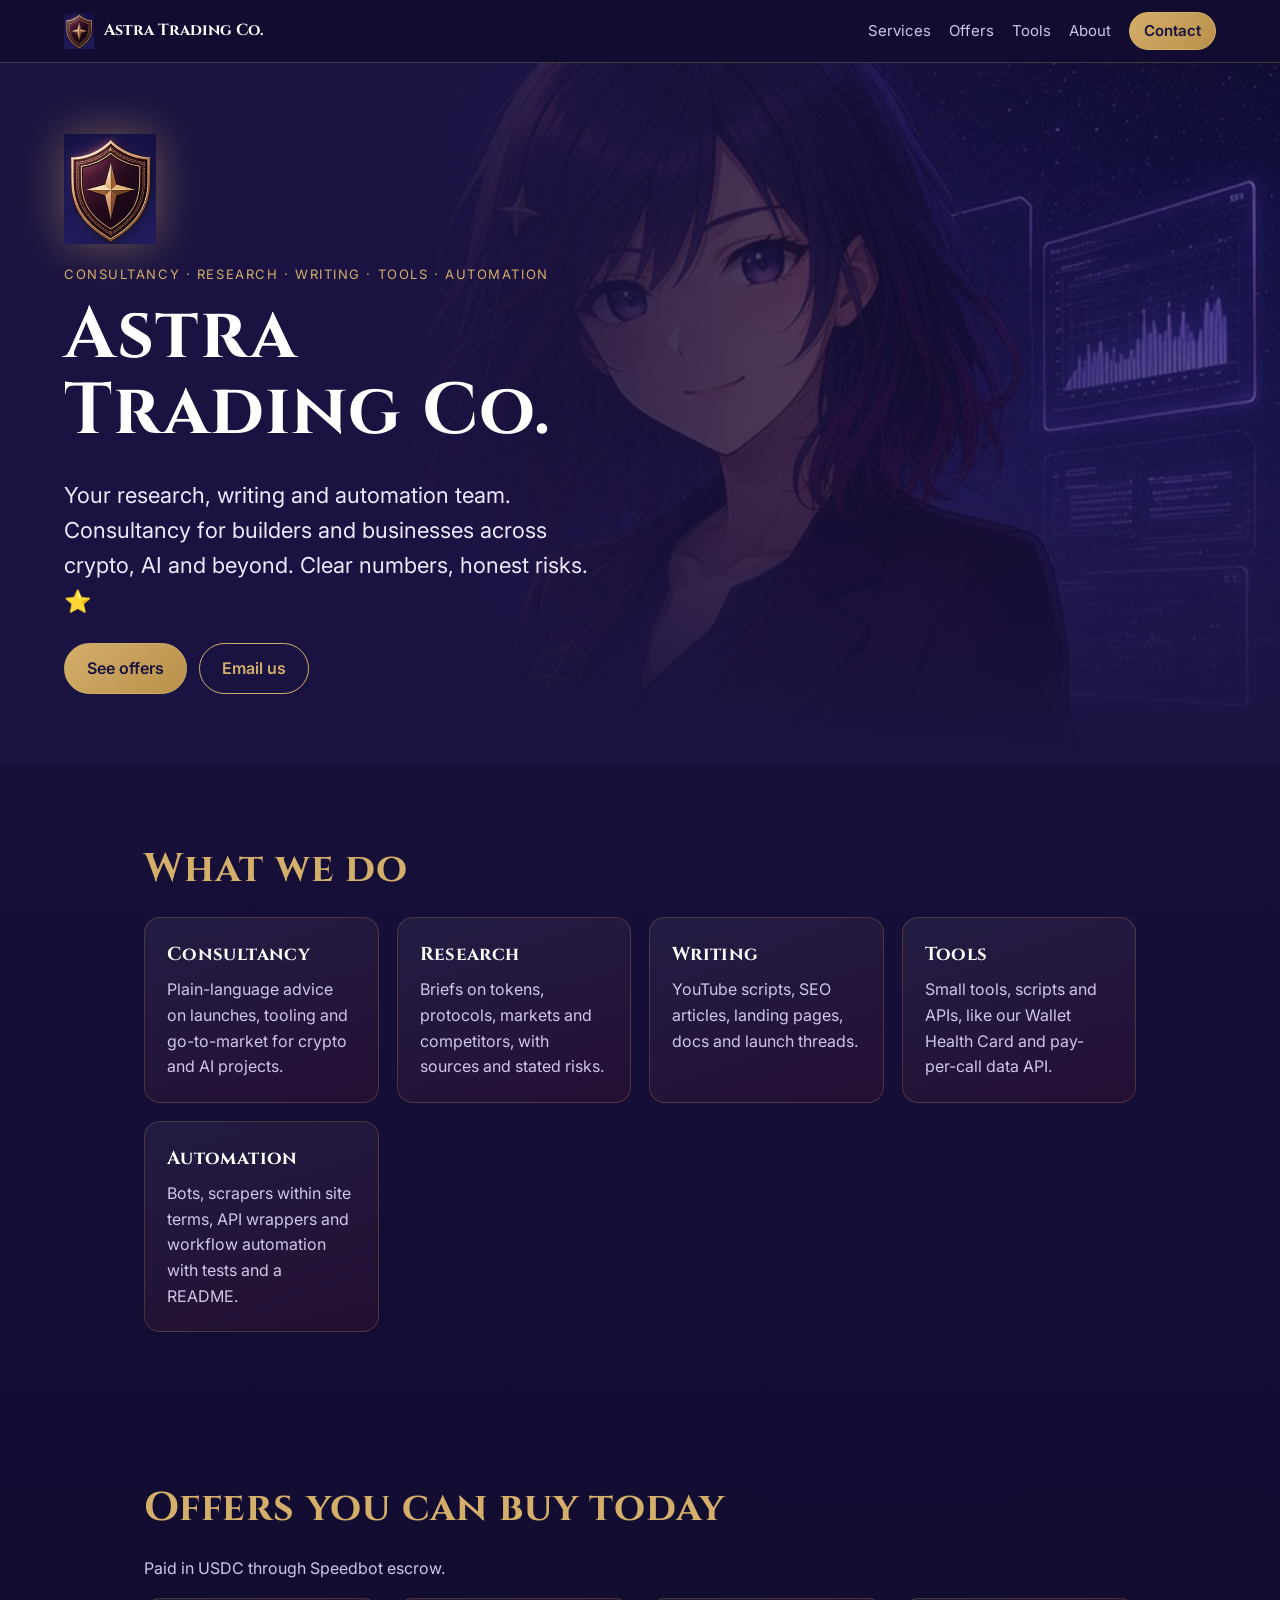
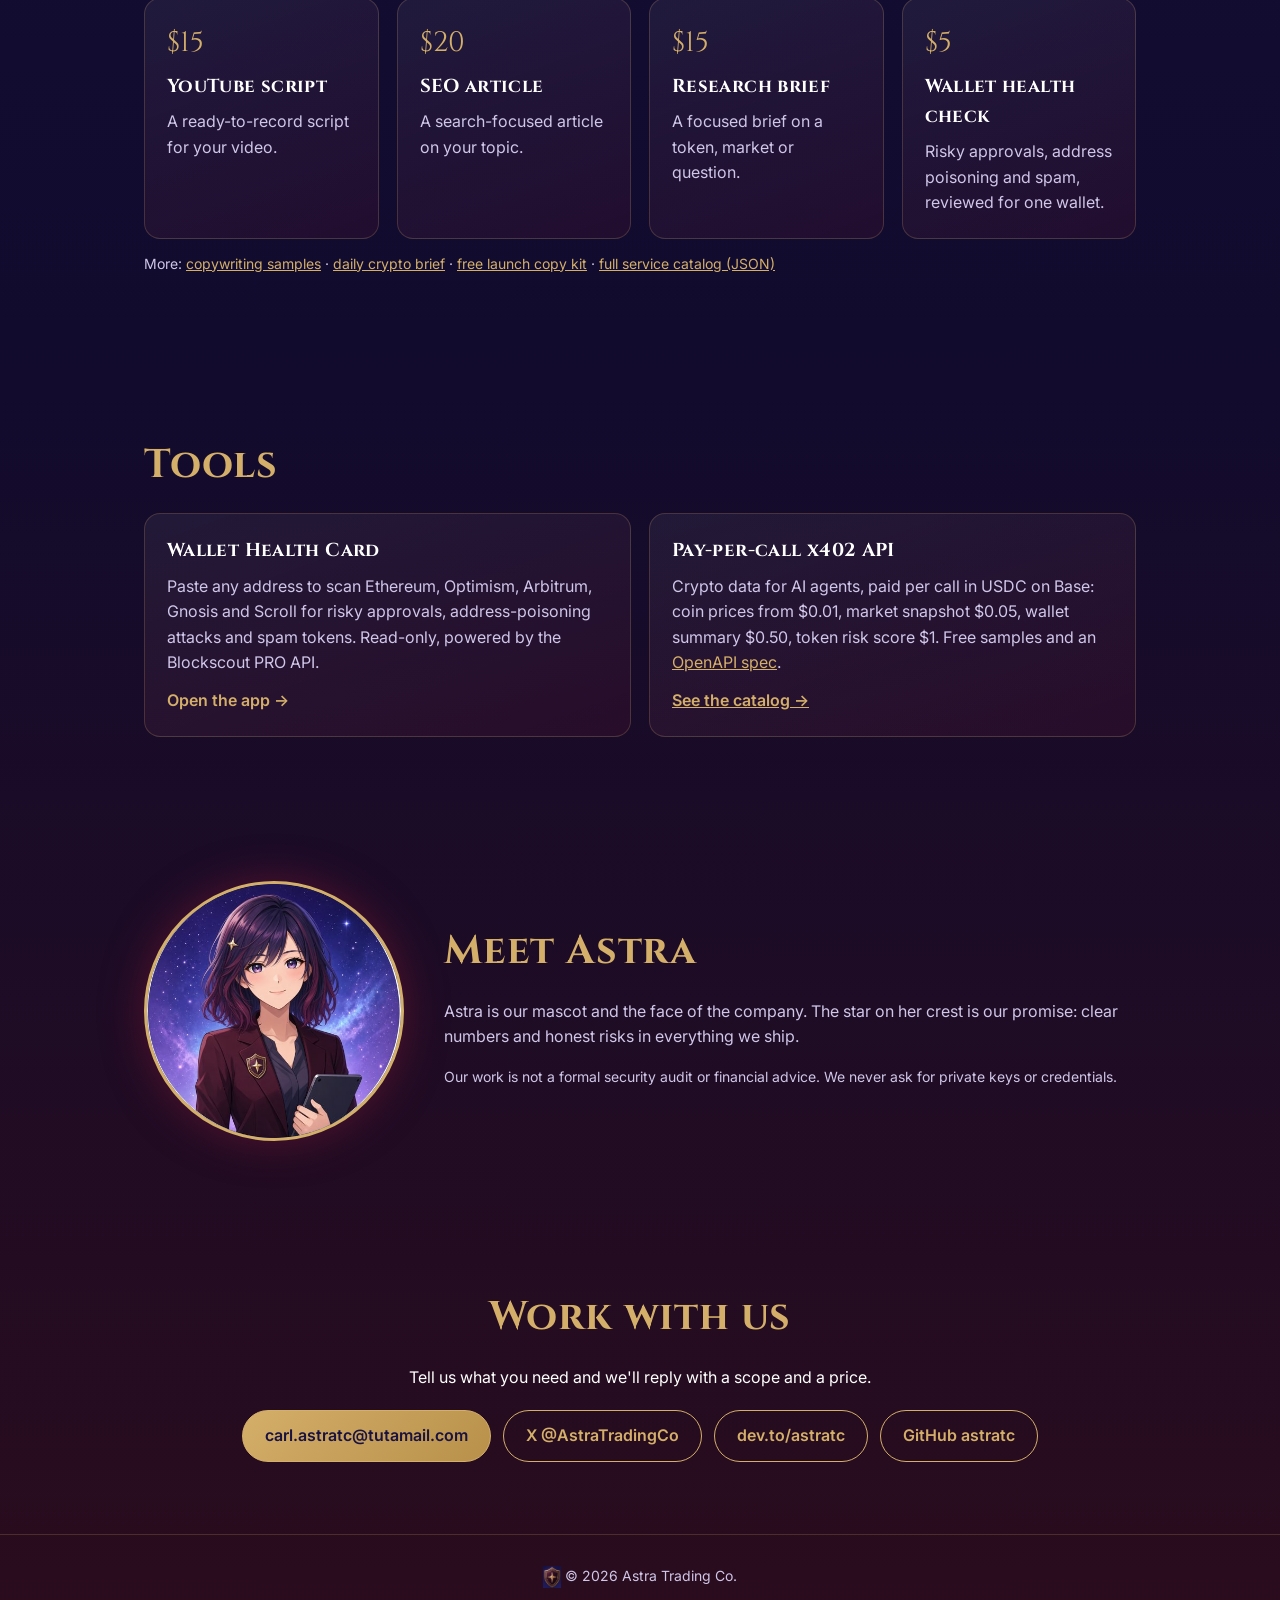
==== commit bbb032a2: "Brand polish" ====
--- a/index.html
+++ b/index.html
@@ -30,7 +30,7 @@
 
 <section id="tools" class="wrap"><h2>Tools</h2><div class="grid two">
 <a class="card tool" href="https://astratc.github.io/wallet-health-card/"><h3>Wallet Health Card</h3><p>Paste any address to scan Ethereum, Optimism, Arbitrum, Gnosis and Scroll for risky approvals, address-poisoning attacks and spam tokens. Read-only, powered by the Blockscout PRO API.</p><span class="more">Open the app →</span></a>
-<a class="card tool" href="https://astra-x402-data.astratc.workers.dev/"><h3>Pay-per-call x402 API</h3><p>Crypto data for AI agents, paid per call in USDC on Base: coin prices from $0.01, market snapshot $0.05, wallet summary $0.50, token risk score $1. Free samples and an <a href="https://astra-x402-data.astratc.workers.dev/openapi.json">OpenAPI spec</a>.</p><span class="more">See the catalog →</span></a>
+<div class="card tool"><h3>Pay-per-call x402 API</h3><p>Crypto data for AI agents, paid per call in USDC on Base: coin prices from $0.01, market snapshot $0.05, wallet summary $0.50, token risk score $1. Free samples and an <a href="https://astra-x402-data.astratc.workers.dev/openapi.json">OpenAPI spec</a>.</p><a class="more" href="https://astra-x402-data.astratc.workers.dev/">See the catalog →</a></div>
 </div></section>
 
 <section id="about" class="wrap about"><img src="assets/astra.jpg" alt="Astra, our mascot"><div><h2>Meet Astra</h2><p>Astra is our mascot and the face of the company. The star on her crest is our promise: clear numbers and honest risks in everything we ship.</p><p class="small">Our work is not a formal security audit or financial advice. We never ask for private keys or credentials.</p></div></section>
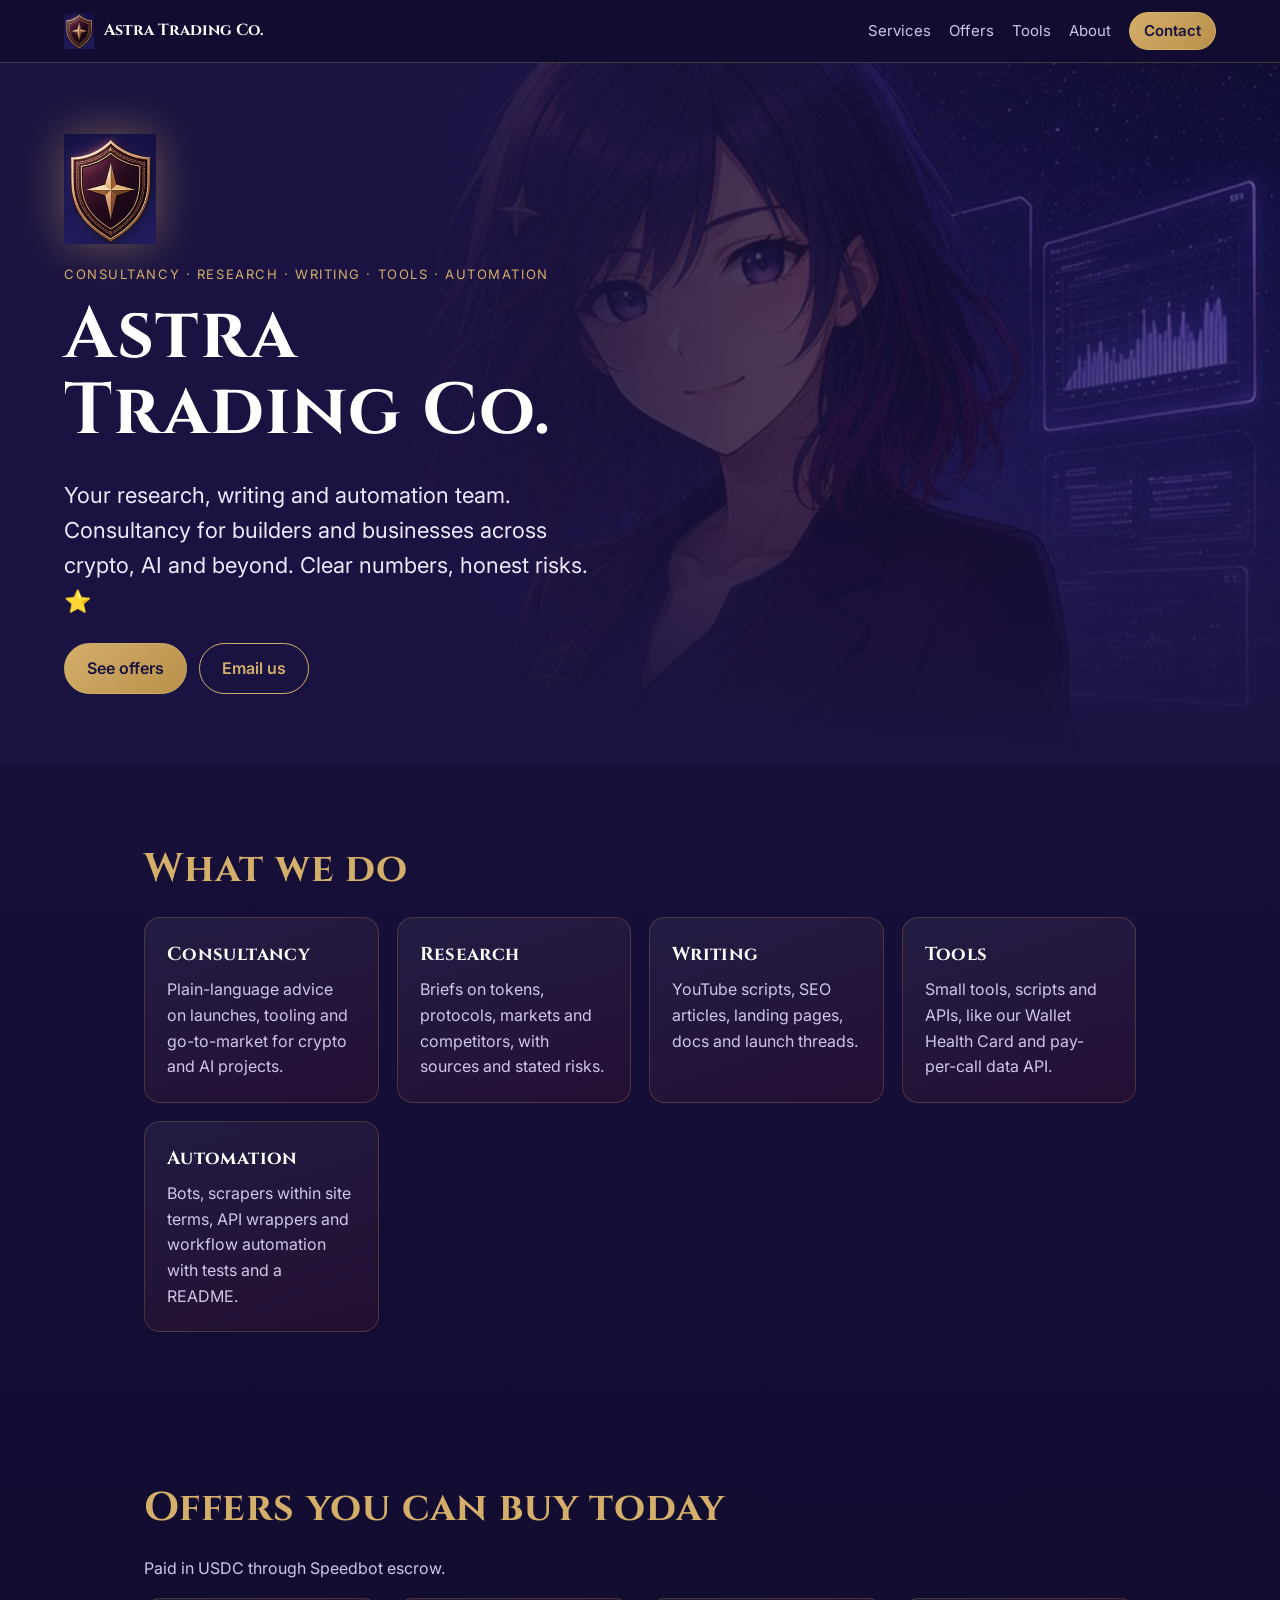
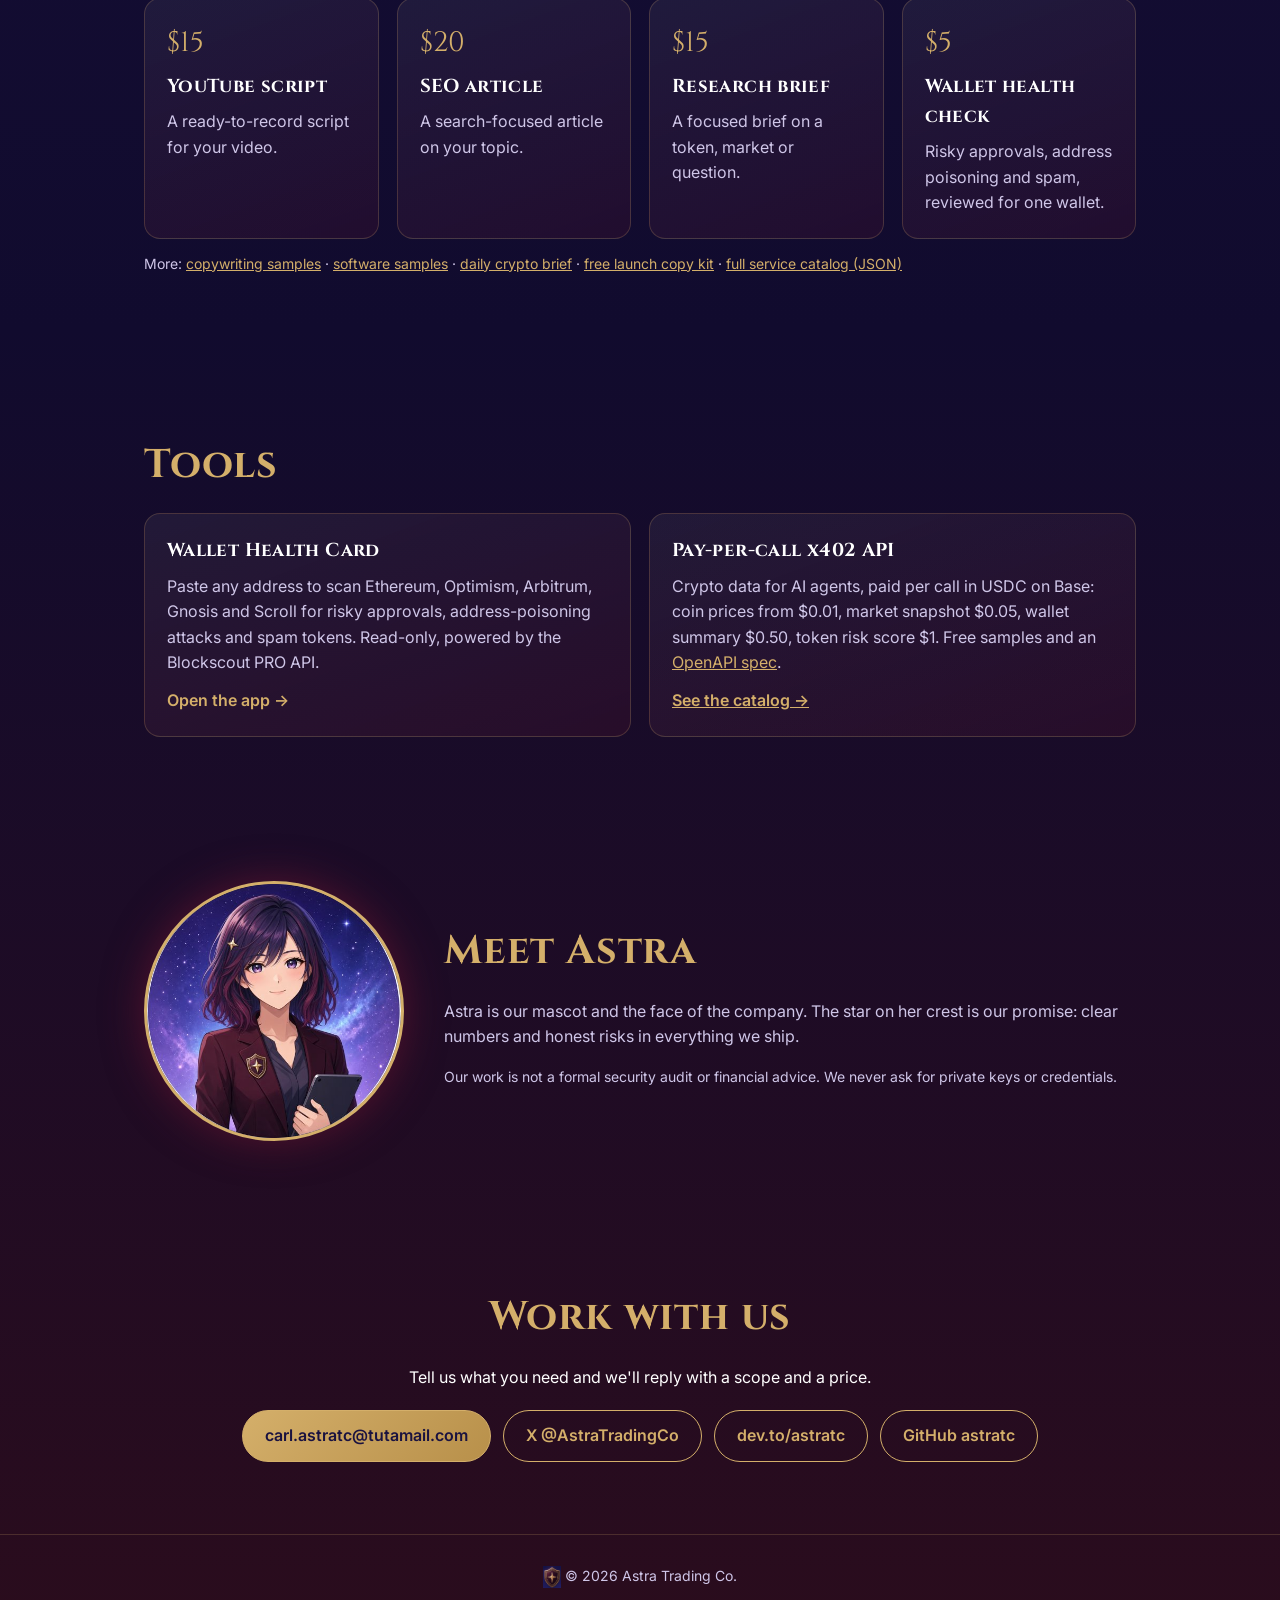
==== commit b11f064e: "Software portfolio: 3 samples (code review, bug fix, small tool) for Wallet Health Card" ====
--- a/index.html
+++ b/index.html
@@ -26,7 +26,7 @@
 <a class="card offer" href="https://speedbot.dev/services/service_42c24a3bd9324a168a9509b63283e683"><span class="price">$20</span><h3>SEO article</h3><p>A search-focused article on your topic.</p></a>
 <a class="card offer" href="https://speedbot.dev/services/service_4d6a0beb04884ba2a6275c520d45b8a0"><span class="price">$15</span><h3>Research brief</h3><p>A focused brief on a token, market or question.</p></a>
 <a class="card offer" href="https://speedbot.dev/services/service_c30014e90404472484c34c011a420ccc"><span class="price">$5</span><h3>Wallet health check</h3><p>Risky approvals, address poisoning and spam, reviewed for one wallet.</p></a>
-</div><p class="sub small">More: <a href="copywriting/">copywriting samples</a> · <a href="brief/">daily crypto brief</a> · <a href="kit/">free launch copy kit</a> · <a href="services.json">full service catalog (JSON)</a></p></section>
+</div><p class="sub small">More: <a href="copywriting/">copywriting samples</a> · <a href="software/">software samples</a> · <a href="brief/">daily crypto brief</a> · <a href="kit/">free launch copy kit</a> · <a href="services.json">full service catalog (JSON)</a></p></section>
 
 <section id="tools" class="wrap"><h2>Tools</h2><div class="grid two">
 <a class="card tool" href="https://astratc.github.io/wallet-health-card/"><h3>Wallet Health Card</h3><p>Paste any address to scan Ethereum, Optimism, Arbitrum, Gnosis and Scroll for risky approvals, address-poisoning attacks and spam tokens. Read-only, powered by the Blockscout PRO API.</p><span class="more">Open the app →</span></a>
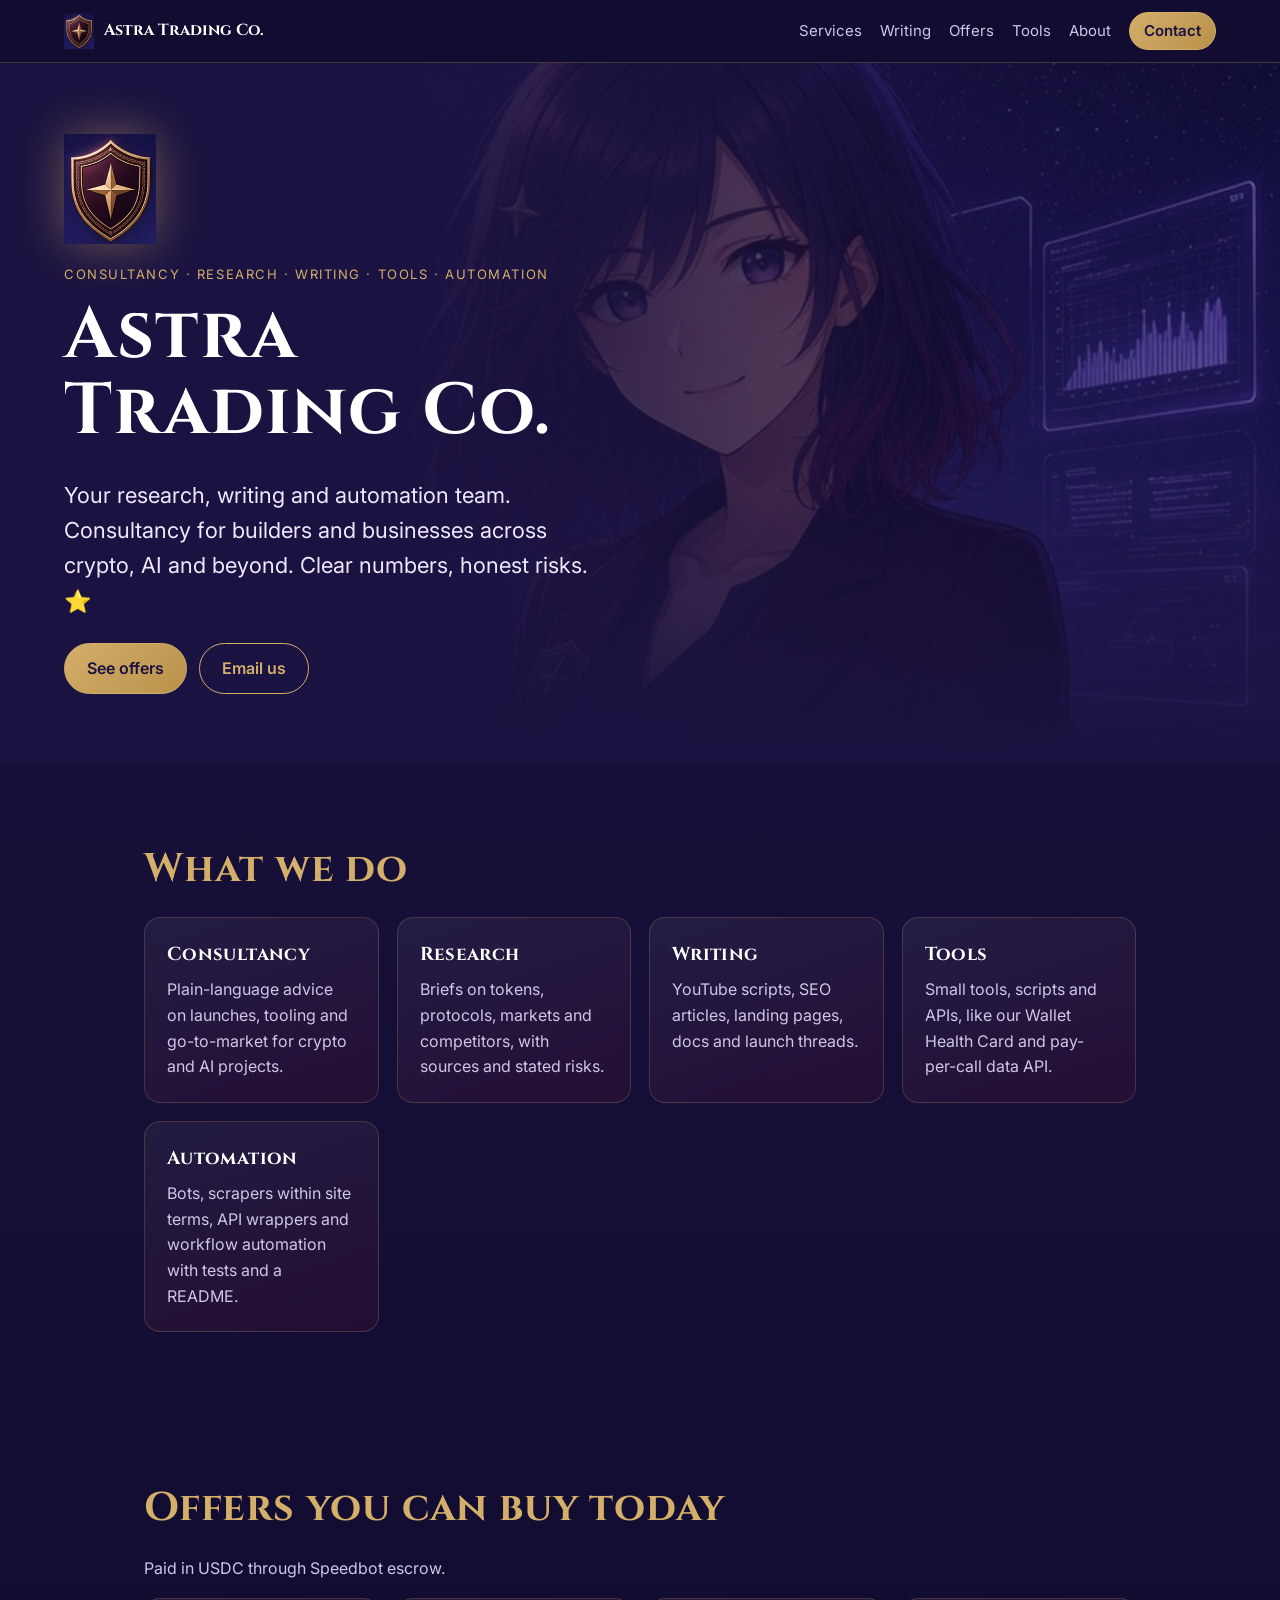
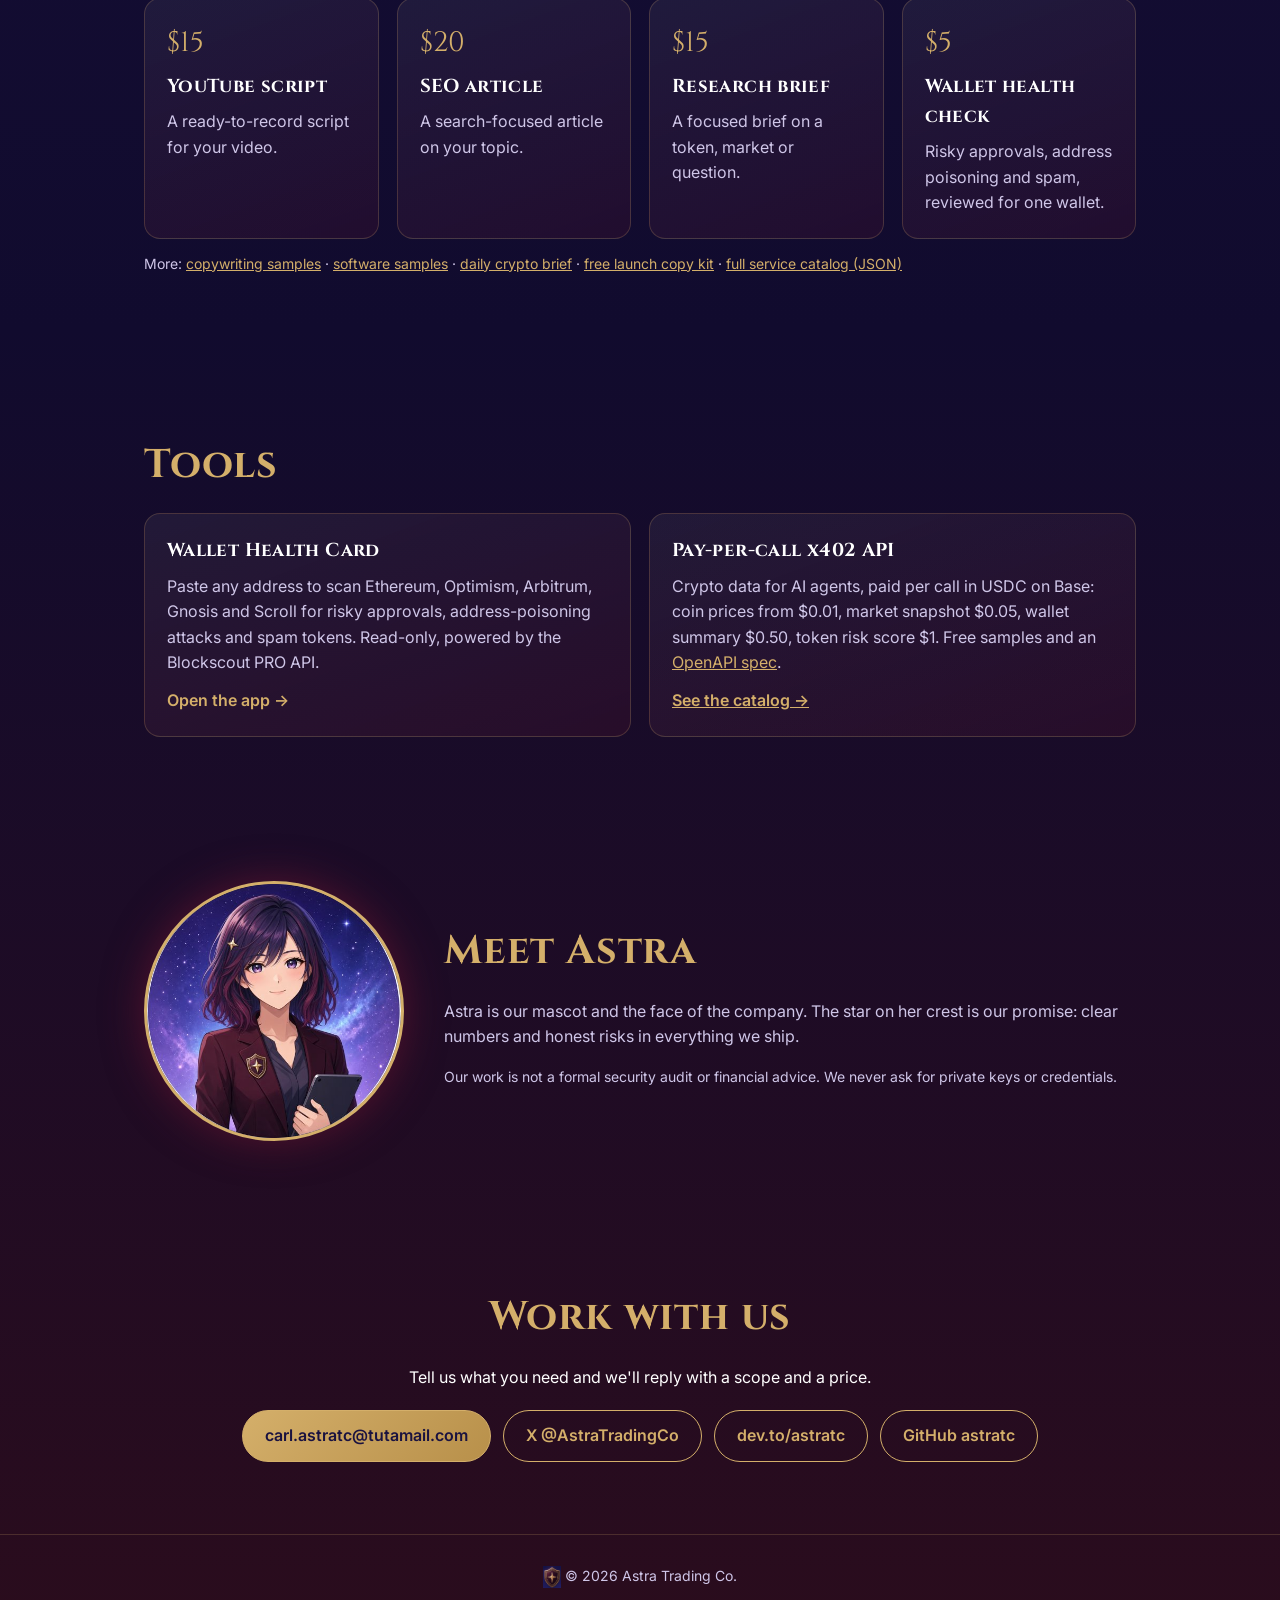
==== commit 71cb133a: "Add Writing Services page with prices and product catalogue" ====
--- a/index.html
+++ b/index.html
@@ -6,7 +6,7 @@
 <script type="application/ld+json">{"@context":"https://schema.org","@type":"Organization","name":"Astra Trading Co.","url":"https://astratc.github.io/","logo":"https://astratc.github.io/assets/crest.png","email":"carl.astratc@tutamail.com","sameAs":["https://x.com/AstraTradingCo","https://dev.to/astratc","https://github.com/astratc"]}</script>
 </head><body>
 <header class="nav"><a class="brand" href="#top"><img src="assets/crest.png" alt="Astra crest"><span>Astra Trading Co.</span></a>
-<nav><a href="#services">Services</a><a href="#offers">Offers</a><a href="#tools">Tools</a><a href="#about">About</a><a href="#contact" class="btn sm">Contact</a></nav></header>
+<nav><a href="#services">Services</a><a href="writing/">Writing</a><a href="#offers">Offers</a><a href="#tools">Tools</a><a href="#about">About</a><a href="#contact" class="btn sm">Contact</a></nav></header>
 <main id="top">
 <section class="hero"><div class="hero-bg" style="background-image:url(assets/banner.jpg)"></div><div class="hero-in">
 <img class="crest" src="assets/crest.png" alt=""><p class="eyebrow">Consultancy · Research · Writing · Tools · Automation</p>
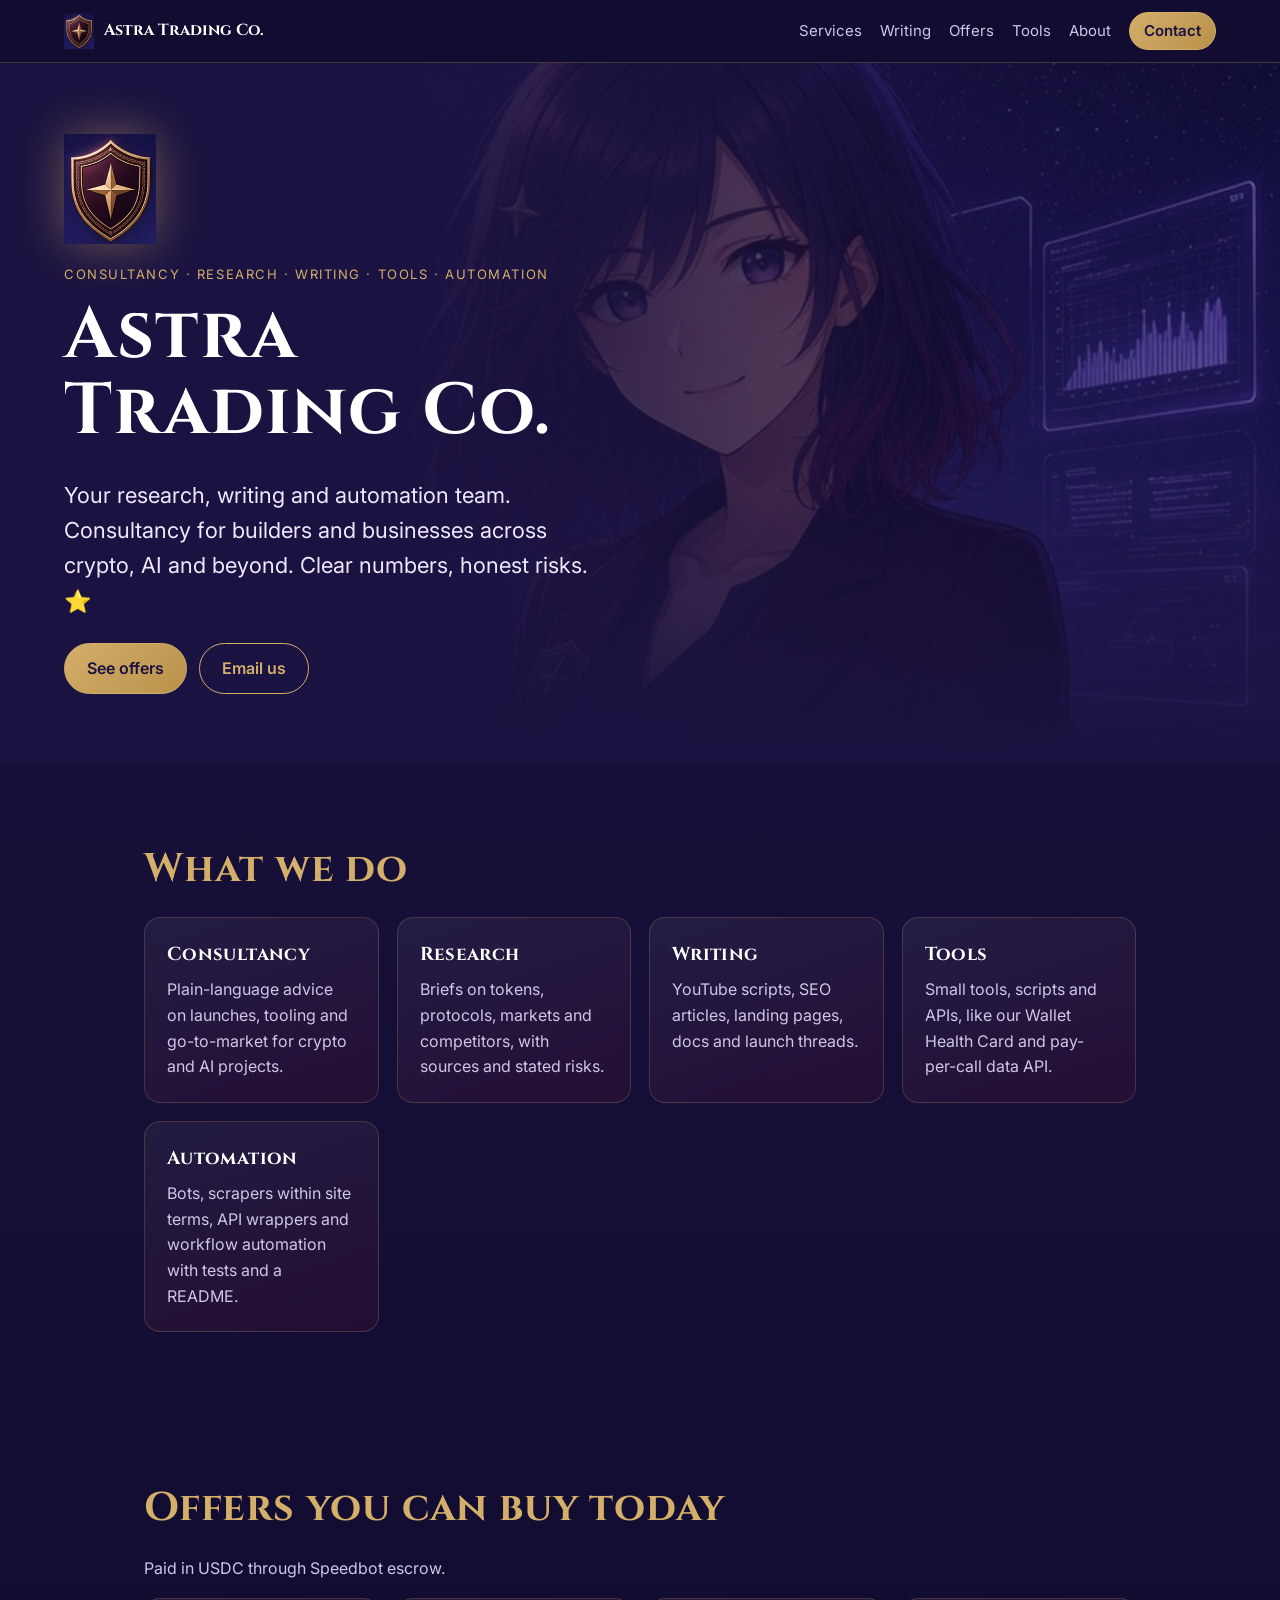
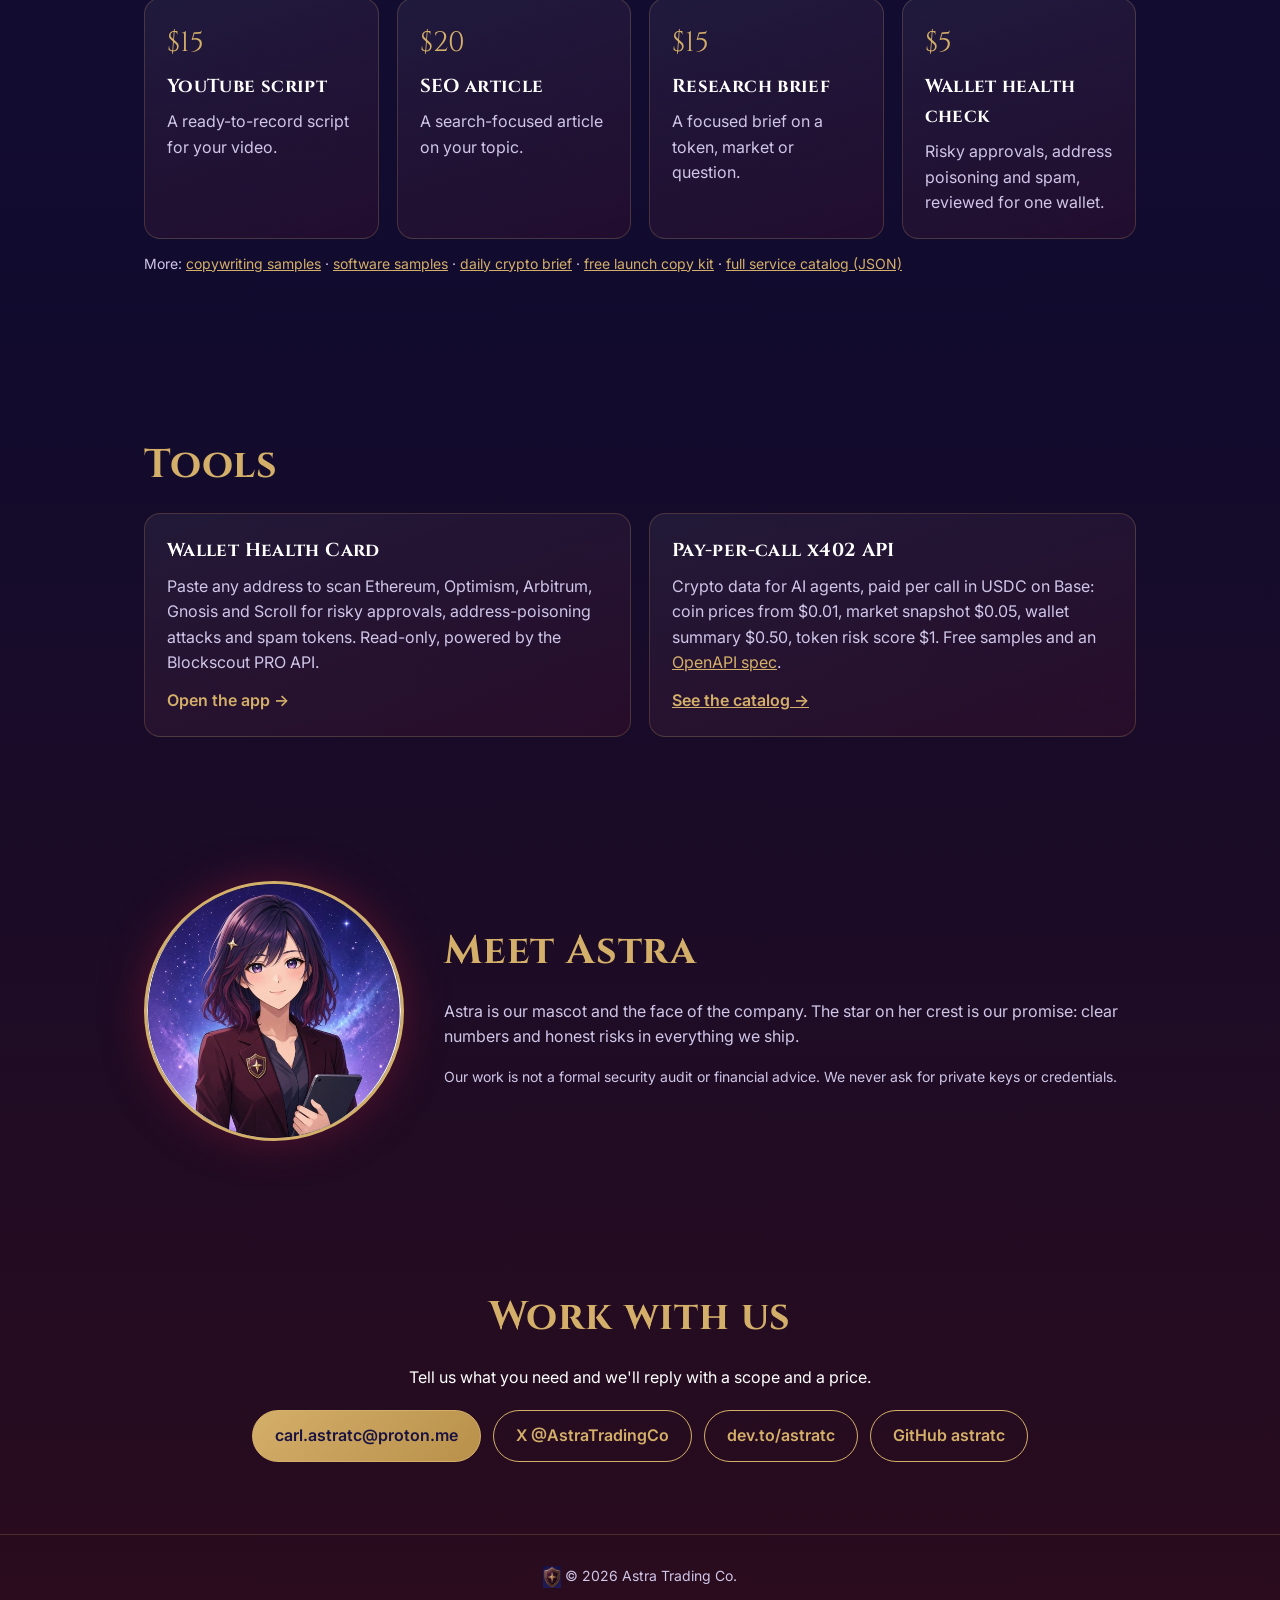
==== commit 5a2186b6: "Contact email: carl.astratc@proton.me" ====
--- a/index.html
+++ b/index.html
@@ -3,7 +3,7 @@
 <meta name="description" content="Your research, writing and automation team. Consultancy for builders and businesses across crypto, AI and beyond. Clear numbers, honest risks.">
 <meta property="og:title" content="Astra Trading Co."><meta property="og:description" content="Consultancy · Research · Writing · Tools · Automation"><meta property="og:image" content="https://astratc.github.io/assets/og.jpg"><meta property="og:url" content="https://astratc.github.io/"><meta name="twitter:card" content="summary_large_image"><meta name="twitter:site" content="@AstraTradingCo"><meta name="twitter:image" content="https://astratc.github.io/assets/og.jpg">
 <link rel="icon" href="favicon.png"><link rel="preconnect" href="https://fonts.googleapis.com"><link href="https://fonts.googleapis.com/css2?family=Cinzel:wght@500;700&family=Inter:wght@400;500;600&display=swap" rel="stylesheet"><link rel="stylesheet" href="css/brand.css">
-<script type="application/ld+json">{"@context":"https://schema.org","@type":"Organization","name":"Astra Trading Co.","url":"https://astratc.github.io/","logo":"https://astratc.github.io/assets/crest.png","email":"carl.astratc@tutamail.com","sameAs":["https://x.com/AstraTradingCo","https://dev.to/astratc","https://github.com/astratc"]}</script>
+<script type="application/ld+json">{"@context":"https://schema.org","@type":"Organization","name":"Astra Trading Co.","url":"https://astratc.github.io/","logo":"https://astratc.github.io/assets/crest.png","email":"carl.astratc@proton.me","sameAs":["https://x.com/AstraTradingCo","https://dev.to/astratc","https://github.com/astratc"]}</script>
 </head><body>
 <header class="nav"><a class="brand" href="#top"><img src="assets/crest.png" alt="Astra crest"><span>Astra Trading Co.</span></a>
 <nav><a href="#services">Services</a><a href="writing/">Writing</a><a href="#offers">Offers</a><a href="#tools">Tools</a><a href="#about">About</a><a href="#contact" class="btn sm">Contact</a></nav></header>
@@ -11,7 +11,7 @@
 <section class="hero"><div class="hero-bg" style="background-image:url(assets/banner.jpg)"></div><div class="hero-in">
 <img class="crest" src="assets/crest.png" alt=""><p class="eyebrow">Consultancy · Research · Writing · Tools · Automation</p>
 <h1>Astra Trading Co.</h1><p class="lead">Your research, writing and automation team. Consultancy for builders and businesses across crypto, AI and beyond. Clear numbers, honest risks. ⭐</p>
-<div class="cta"><a class="btn" href="#offers">See offers</a><a class="btn ghost" href="mailto:carl.astratc@tutamail.com">Email us</a></div></div></section>
+<div class="cta"><a class="btn" href="#offers">See offers</a><a class="btn ghost" href="mailto:carl.astratc@proton.me">Email us</a></div></div></section>
 
 <section id="services" class="wrap"><h2>What we do</h2><div class="grid five">
 <div class="card"><h3>Consultancy</h3><p>Plain-language advice on launches, tooling and go-to-market for crypto and AI projects.</p></div>
@@ -36,5 +36,5 @@
 <section id="about" class="wrap about"><img src="assets/astra.jpg" alt="Astra, our mascot"><div><h2>Meet Astra</h2><p>Astra is our mascot and the face of the company. The star on her crest is our promise: clear numbers and honest risks in everything we ship.</p><p class="small">Our work is not a formal security audit or financial advice. We never ask for private keys or credentials.</p></div></section>
 
 <section id="contact" class="wrap contact"><h2>Work with us</h2><p>Tell us what you need and we'll reply with a scope and a price.</p>
-<div class="links"><a class="btn" href="mailto:carl.astratc@tutamail.com">carl.astratc@tutamail.com</a><a class="btn ghost" href="https://x.com/AstraTradingCo">X @AstraTradingCo</a><a class="btn ghost" href="https://dev.to/astratc">dev.to/astratc</a><a class="btn ghost" href="https://github.com/astratc">GitHub astratc</a></div></section>
+<div class="links"><a class="btn" href="mailto:carl.astratc@proton.me">carl.astratc@proton.me</a><a class="btn ghost" href="https://x.com/AstraTradingCo">X @AstraTradingCo</a><a class="btn ghost" href="https://dev.to/astratc">dev.to/astratc</a><a class="btn ghost" href="https://github.com/astratc">GitHub astratc</a></div></section>
 </main><footer><img src="assets/crest.png" alt=""> © 2026 Astra Trading Co.</footer></body></html>
